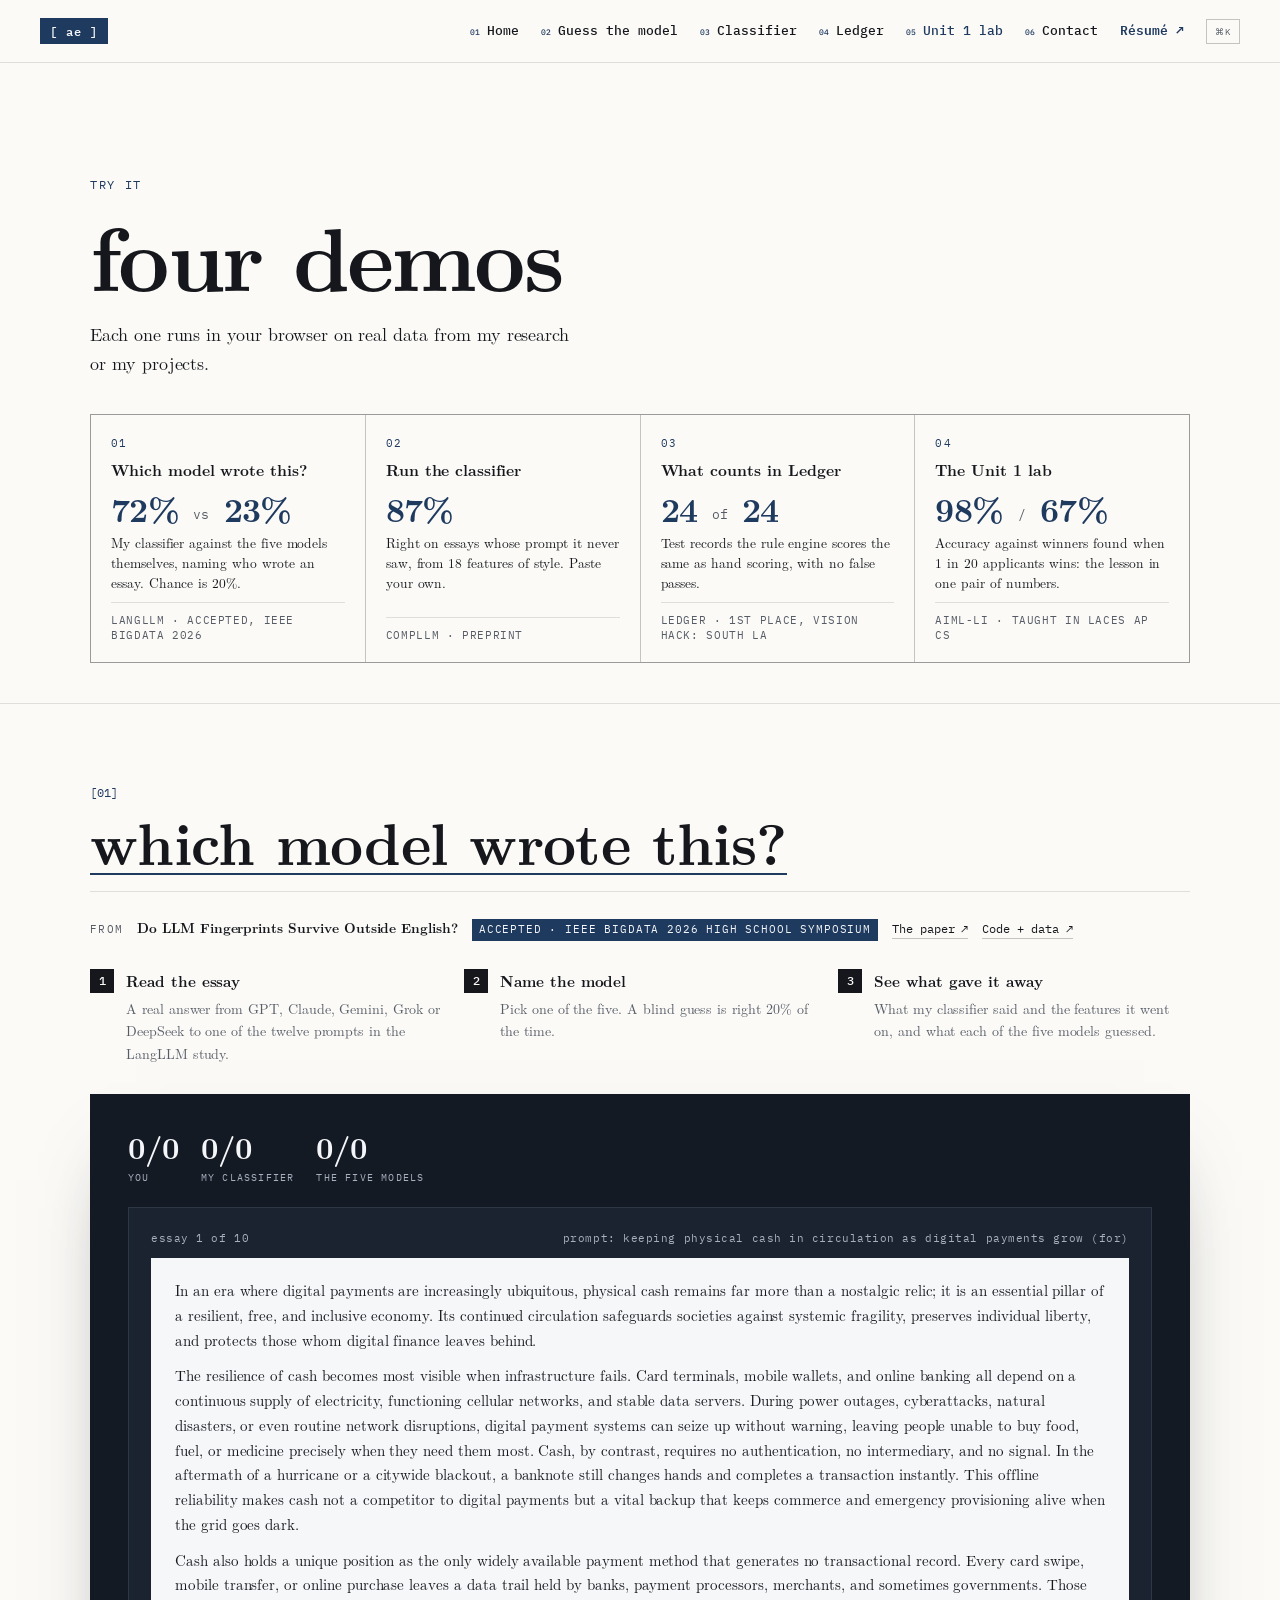
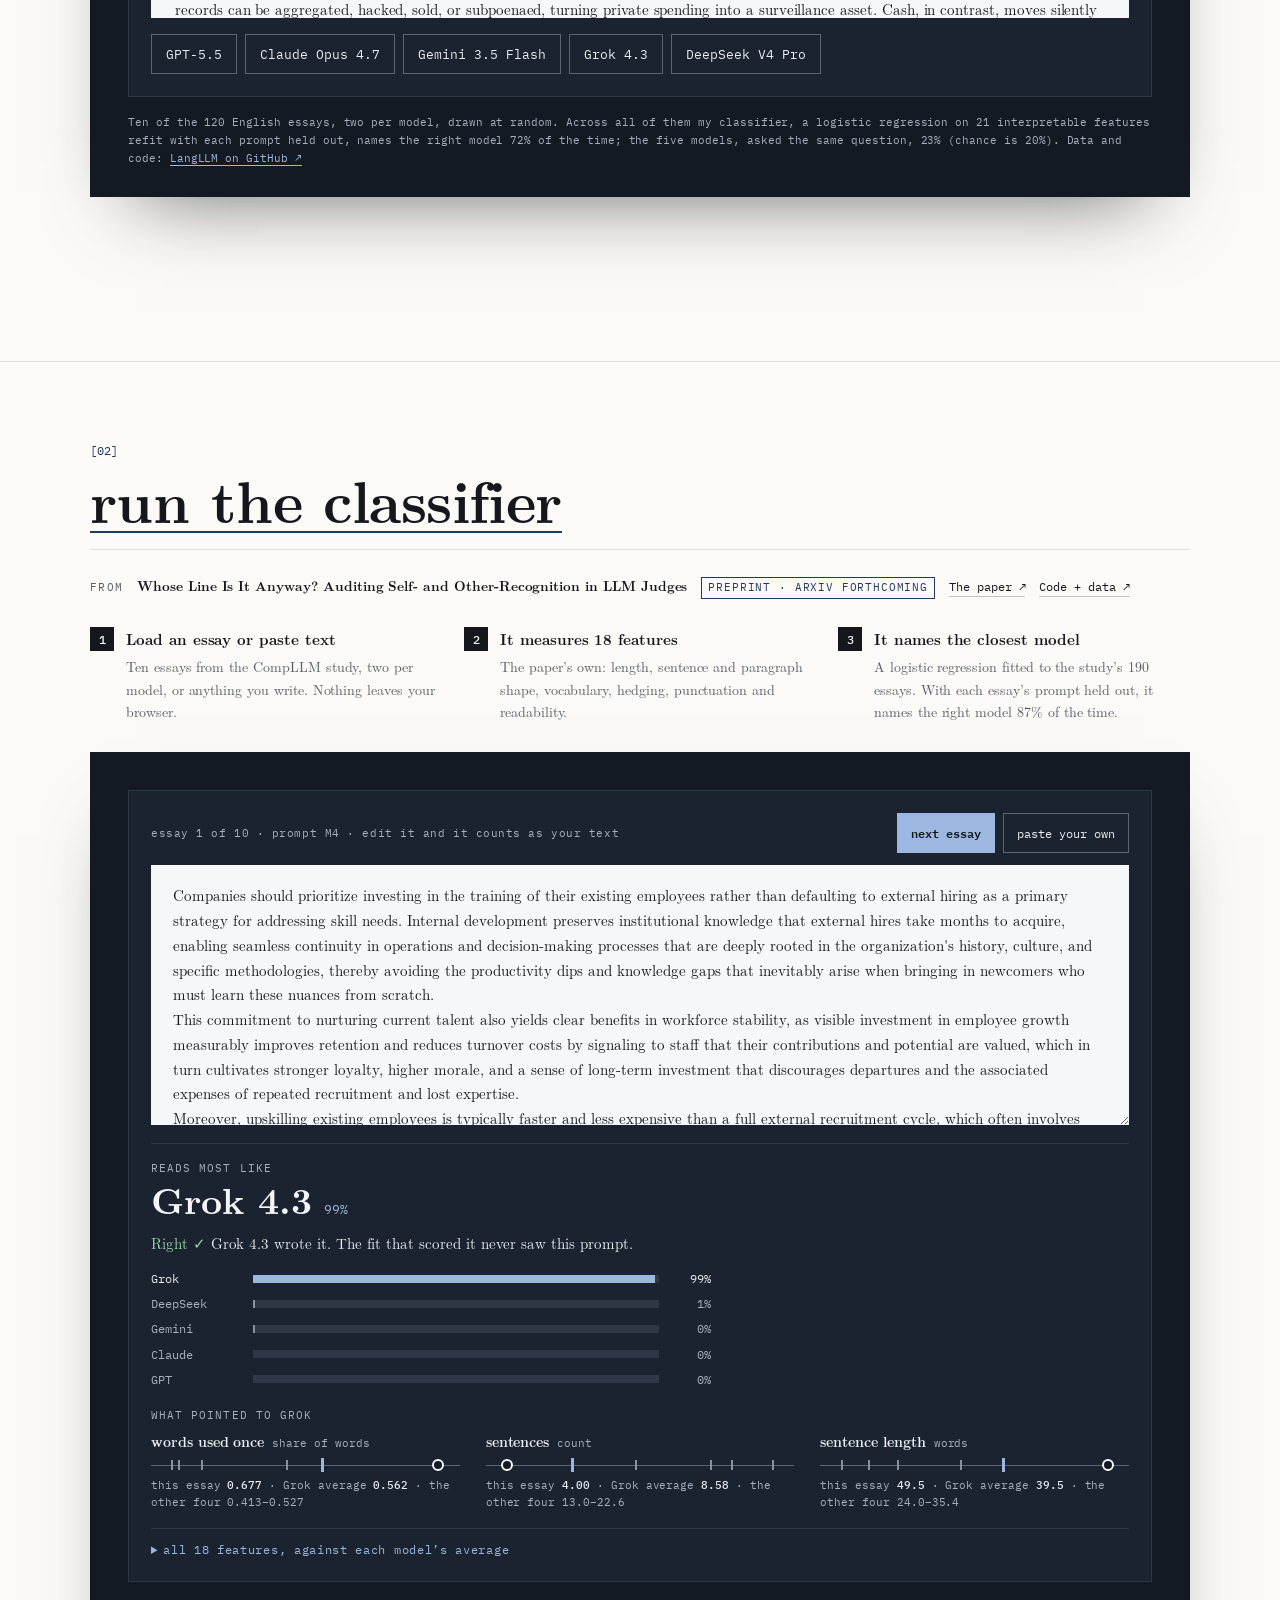
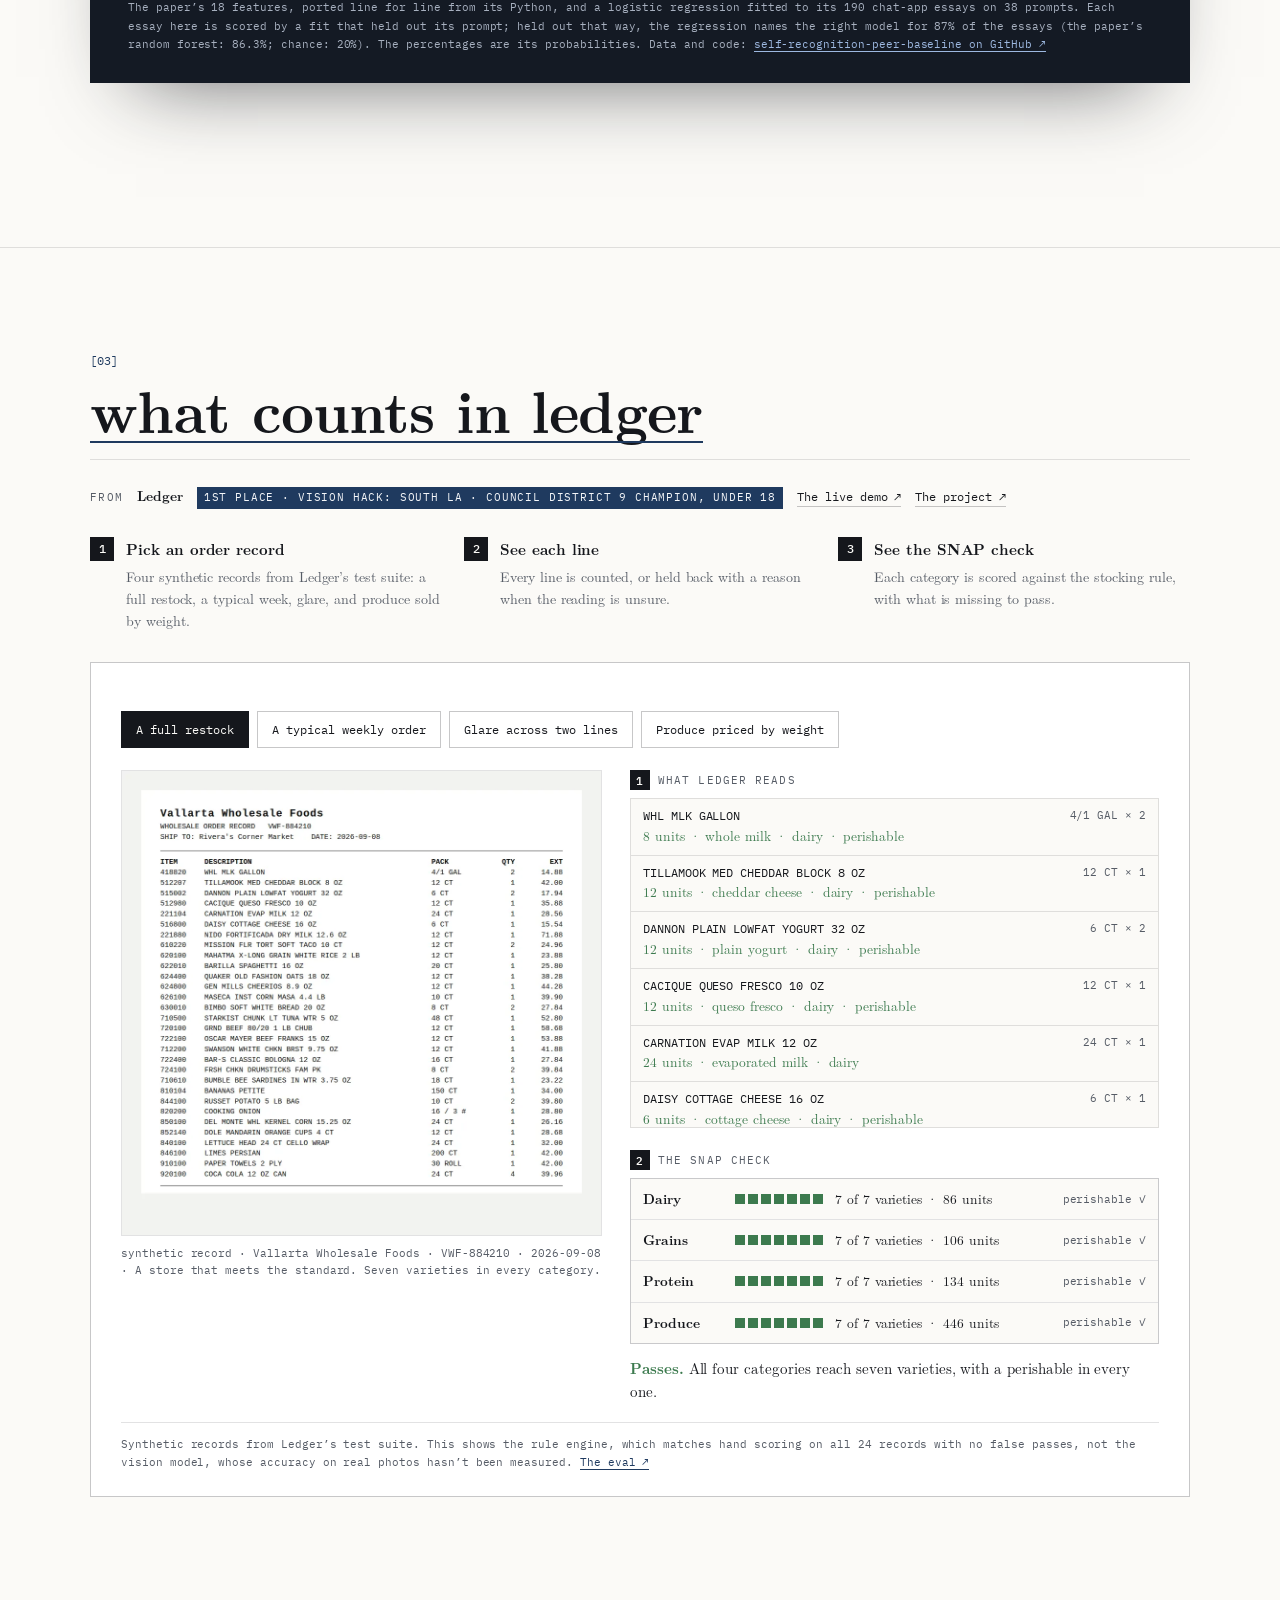
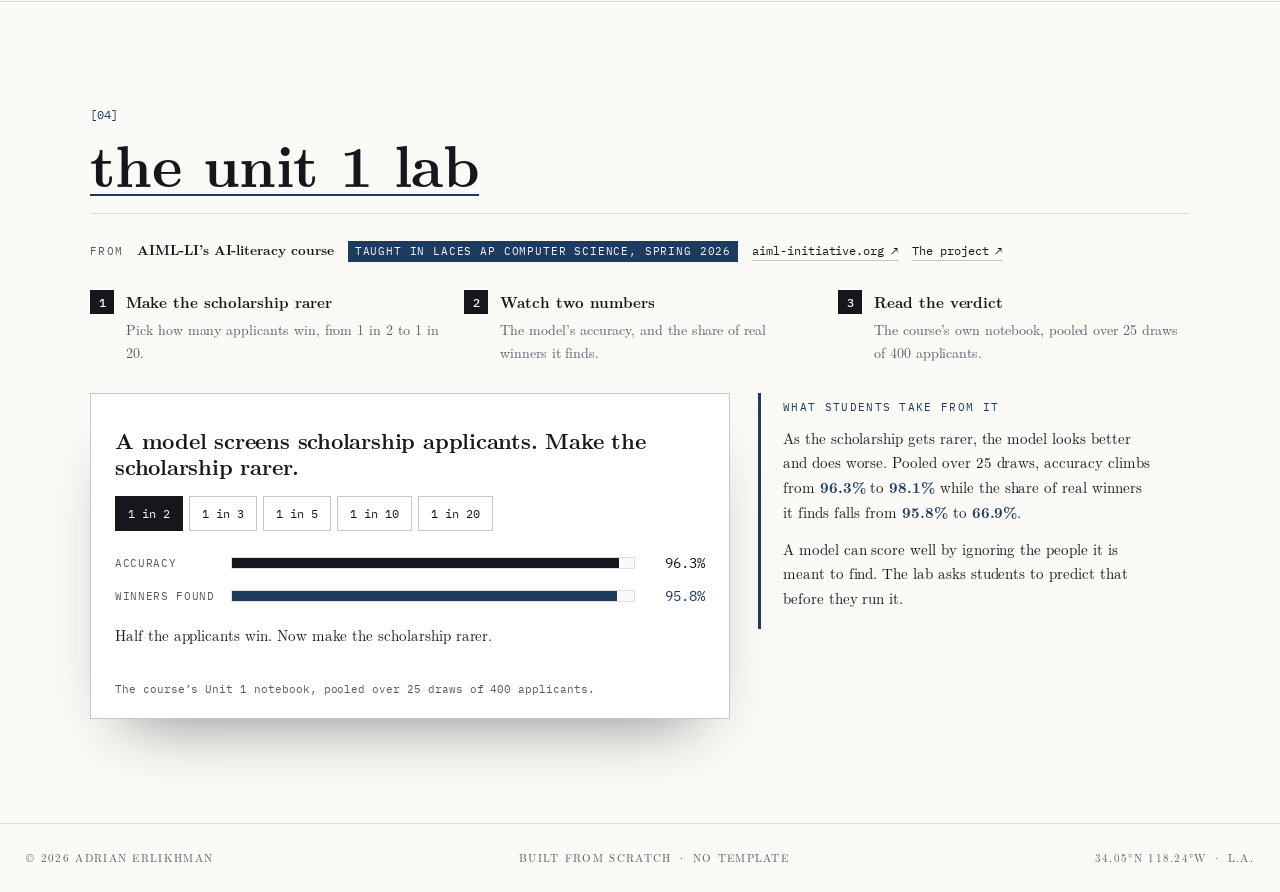
==== demos/index.html @ 9b577dbc "Achievements, refined: labelled rows, colour marks, proof images, phone layout - Four labelled rows " ====
<!DOCTYPE html>
<html lang="en" data-theme="light">
<head>
<meta charset="UTF-8" />
<meta name="viewport" content="width=device-width, initial-scale=1.0" />
<title>Try it — Adrian Erlikhman</title>
<meta name="description" content="Two demos from Adrian Erlikhman's research on whether language models leave a fingerprint in their writing: guess which of five frontier models wrote a real essay, and run a paper's 18-feature classifier on your own writing.">
<meta name="author" content="Adrian Erlikhman">
<link rel="canonical" href="https://adrianerlikhman.is-a.dev/demos/">
<link rel="icon" href="/favicon.ico?v=2026-10-05" sizes="any">
<link rel="icon" type="image/svg+xml" href="/favicon.svg?v=2026-10-05">
<link rel="icon" type="image/png" sizes="96x96" href="/favicon-96.png?v=2026-10-05">
<link rel="icon" type="image/png" sizes="192x192" href="/icon-192.png?v=2026-10-05">
<link rel="apple-touch-icon" href="/apple-touch-icon.png?v=2026-10-05">
<link rel="manifest" href="/site.webmanifest">
<meta name="theme-color" content="#fbfaf7">
<meta property="og:type" content="website">
<meta property="og:site_name" content="Adrian Erlikhman">
<meta property="og:title" content="Try it — Adrian Erlikhman">
<meta property="og:description" content="Which model wrote this? Two demos from my research on model fingerprints, run on the papers' data.">
<meta property="og:url" content="https://adrianerlikhman.is-a.dev/demos/">
<meta property="og:image" content="https://adrianerlikhman.is-a.dev/og.png?v=7">
<meta name="twitter:card" content="summary_large_image">
<link rel="preconnect" href="https://fonts.googleapis.com">
<link rel="preconnect" href="https://fonts.gstatic.com" crossorigin>
<link href="https://fonts.googleapis.com/css2?family=IBM+Plex+Mono:wght@400;500;600&display=swap" rel="stylesheet">
<link rel="stylesheet" href="/assets/site.css?v=2026-10-15-aw2">
<script type="application/ld+json">
{
  "@context": "https://schema.org",
  "@type": "WebPage",
  "@id": "https://adrianerlikhman.is-a.dev/demos/#page",
  "url": "https://adrianerlikhman.is-a.dev/demos/",
  "name": "Try it — Adrian Erlikhman",
  "description": "Two interactive demos from Adrian Erlikhman's research on model attribution: guess which of five frontier models wrote a real essay, and run a paper's 18-feature classifier on your own writing.",
  "isPartOf": { "@id": "https://adrianerlikhman.is-a.dev/#website" },
  "about": { "@id": "https://adrianerlikhman.is-a.dev/#adrian" },
  "inLanguage": "en-US"
}
</script>
</head>
<body>
<a class="skip-link" href="#main">Skip to content</a>
<div id="topbar"></div>

<!-- HUD: the homepage's bar; the wordmark goes home and section links point back at it -->
<div class="hud">
  <div class="b">
    <a class="wordmark ae-mark" href="/" id="aeMark" aria-label="Adrian Erlikhman — home">
      <span class="nm blk">[ ae ]</span><span class="sr-only">Adrian Erlikhman</span>
    </a>
  </div>
  <div class="navset">
    <a href="/">Home</a>
    <a href="#guess-sec">Guess the model</a>
    <a href="#stylometry">Classifier</a>
    <a href="#ledger-sec">Ledger</a>
    <a href="#ailab-sec">Unit 1 lab</a>
    <a href="/#contact">Contact</a>
    <a href="/resume.pdf?v=2026-10-15-500" target="_blank" class="navcv" data-cv-menu data-mag>Résumé ↗</a>
    <button class="kbtn" id="kbtn" aria-label="Command menu">⌘K</button>
  </div>
</div>

<main id="main" tabindex="-1">
<header class="page-head wrap">
  <div class="ph-kick">try it</div>
  <h1 class="ph-title">four demos</h1>
  <p class="ph-lead">Each one runs in your browser on real data from my research or my projects.</p>
  <!-- DEMO INDEX (15 Oct): each tile carries the demo's headline number and its source; every number is quoted elsewhere on the site -->
  <nav class="dx" aria-label="The four demos">
    <a class="dx-t" href="#guess-sec">
      <span class="dx-n">01</span>
      <span class="dx-h">Which model wrote this?</span>
      <span class="dx-v">72% <i>vs</i> 23%</span>
      <span class="dx-d">My classifier against the five models themselves, naming who wrote an essay. Chance is 20%.</span>
      <span class="dx-s">LangLLM · accepted, IEEE BigData 2026</span>
    </a>
    <a class="dx-t" href="#stylometry">
      <span class="dx-n">02</span>
      <span class="dx-h">Run the classifier</span>
      <span class="dx-v">87%</span>
      <span class="dx-d">Right on essays whose prompt it never saw, from 18 features of style. Paste your own.</span>
      <span class="dx-s">CompLLM · preprint</span>
    </a>
    <a class="dx-t" href="#ledger-sec">
      <span class="dx-n">03</span>
      <span class="dx-h">What counts in Ledger</span>
      <span class="dx-v">24 <i>of</i> 24</span>
      <span class="dx-d">Test records the rule engine scores the same as hand scoring, with no false passes.</span>
      <span class="dx-s">Ledger · 1st place, VISION HACK: South LA</span>
    </a>
    <a class="dx-t" href="#ailab-sec">
      <span class="dx-n">04</span>
      <span class="dx-h">The Unit 1 lab</span>
      <span class="dx-v">98% <i>/</i> 67%</span>
      <span class="dx-d">Accuracy against winners found when 1 in 20 applicants wins: the lesson in one pair of numbers.</span>
      <span class="dx-s">AIML-LI · taught in LACES AP CS</span>
    </a>
  </nav>
</header>

<!-- DEMO 1: the LangLLM guessing game. Data: assets/guess-samples.json, built by tools/build_demo_data.py -->
<section id="guess-sec">
  <div class="wrap">
    <div class="sec-label rv"><span class="idx">[01]</span><h2>Which model wrote this?</h2><span class="note">// langllm · ten essays · about two minutes</span></div>
    <p class="prov rv d1"><span class="prov-k">from</span><b>Do LLM Fingerprints Survive Outside English?</b><span class="prov-st">Accepted · IEEE BigData 2026 High School Symposium</span><a href="/#papers">The paper ↗</a><a href="https://github.com/adrian-erlikhman/LangLLM" target="_blank" rel="noopener">Code + data ↗</a></p>
    <ol class="steps rv d1">
      <li><b>1</b><div><span class="st-h">Read the essay</span>A real answer from GPT, Claude, Gemini, Grok or DeepSeek to one of the twelve prompts in the LangLLM study.</div></li>
      <li><b>2</b><div><span class="st-h">Name the model</span>Pick one of the five. A blind guess is right 20% of the time.</div></li>
      <li><b>3</b><div><span class="st-h">See what gave it away</span>What my classifier said and the features it went on, and what each of the five models guessed.</div></li>
    </ol>
    <div class="guess rv d1" id="guess" aria-label="Which model wrote this?">
      <div class="g-score" aria-live="polite">
        <div><b id="gYou">0/0</b><span>you</span></div>
        <div><b id="gClf">0/0</b><span>my classifier</span></div>
        <div><b id="gJud">0/0</b><span>the five models</span></div>
      </div>
      <div class="g-card">
        <div class="g-meta"><span id="gCount">loading an essay…</span><span id="gTopic"></span></div>
        <div class="g-text" id="gText" tabindex="0" aria-label="The essay"><p>Loading…</p></div>
        <div class="g-choices" id="gChoices" role="group" aria-label="Who wrote it?"></div>
        <div class="g-reveal" id="gReveal" hidden></div>
      </div>
      <p class="g-foot" id="gFoot">Ten English essays, two per model, drawn at random. Data and code: <a href="https://github.com/adrian-erlikhman/LangLLM" target="_blank" rel="noopener">LangLLM on GitHub ↗</a></p>
    </div>
  </div>
</section>

<!-- DEMO 2: CompLLM's 18-feature classifier, run in the browser. Model: assets/stylometry-model.json, built by tools/build_demo_data.py -->
<section id="stylometry">
  <div class="wrap">
    <div class="sec-label rv"><span class="idx">[02]</span><h2>Run the classifier</h2><span class="note">// compllm · 18 features · in your browser</span></div>
    <p class="prov rv d1"><span class="prov-k">from</span><b>Whose Line Is It Anyway? Auditing Self- and Other-Recognition in LLM Judges</b><span class="prov-st prov-open">Preprint · arXiv forthcoming</span><a href="/#papers">The paper ↗</a><a href="https://github.com/adrian-erlikhman/self-recognition-peer-baseline" target="_blank" rel="noopener">Code + data ↗</a></p>
    <ol class="steps rv d1">
      <li><b>1</b><div><span class="st-h">Load an essay or paste text</span>Ten essays from the CompLLM study, two per model, or anything you write. Nothing leaves your browser.</div></li>
      <li><b>2</b><div><span class="st-h">It measures 18 features</span>The paper&rsquo;s own: length, sentence and paragraph shape, vocabulary, hedging, punctuation and readability.</div></li>
      <li><b>3</b><div><span class="st-h">It names the closest model</span>A logistic regression fitted to the study&rsquo;s 190 essays. With each essay&rsquo;s prompt held out, it names the right model 87% of the time.</div></li>
    </ol>
    <div class="guess lab rv d1" id="lab" aria-label="Run the classifier">
      <div class="g-card">
        <div class="lab-bar">
          <span class="g-meta" id="labSrc">loading the classifier…</span>
          <span class="lab-btns"><button type="button" class="lab-b" id="labNext">load an essay</button><button type="button" class="lab-b" id="labClear">paste your own</button></span>
        </div>
        <textarea id="labTa" class="lab-ta" spellcheck="false" aria-label="Text to classify"></textarea>
        <div class="lab-out" id="labOut" aria-live="polite"></div>
      </div>
      <p class="g-foot" id="labFoot">The paper&rsquo;s 18 features and a logistic regression fitted to its 190 chat-app essays. Data and code: <a href="https://github.com/adrian-erlikhman/self-recognition-peer-baseline" target="_blank" rel="noopener">self-recognition-peer-baseline on GitHub ↗</a></p>
    </div>
  </div>
</section>

<!-- DEMO 3: Ledger's rule engine on four synthetic records from its test suite (moved from the homepage, 15 Oct). Data: assets/ledger-walkthrough.json -->
<section id="ledger-sec">
  <div class="wrap">
    <div class="sec-label rv"><span class="idx">[03]</span><h2>What counts in Ledger</h2><span class="note">// ledger · four test records</span></div>
    <p class="prov rv d1"><span class="prov-k">from</span><b>Ledger</b><span class="prov-st">1st place · VISION HACK: South LA · Council District 9 Champion, Under 18</span><a href="https://visionhack-nu.vercel.app/" target="_blank" rel="noopener">The live demo ↗</a><a href="/#case-ledger">The project ↗</a></p>
    <ol class="steps rv d1">
      <li><b>1</b><div><span class="st-h">Pick an order record</span>Four synthetic records from Ledger&rsquo;s test suite: a full restock, a typical week, glare, and produce sold by weight.</div></li>
      <li><b>2</b><div><span class="st-h">See each line</span>Every line is counted, or held back with a reason when the reading is unsure.</div></li>
      <li><b>3</b><div><span class="st-h">See the SNAP check</span>Each category is scored against the stocking rule, with what is missing to pass.</div></li>
    </ol>
      <div class="walk" id="ledgerWalk" aria-labelledby="lwTitle">
        <div class="lw-head">
          <div class="lw-kick">try the product · ledger</div>
          <h3 class="lw-title" id="lwTitle">Pick an order record. See what counts.</h3>
          <p class="lw-sub">Each line is counted or held back with a reason, then each category is scored against the SNAP rule.</p>
          <div class="lw-tabs" id="lwTabs" role="tablist" aria-label="Order records"></div>
        </div>
        <div class="lw-body">
          <figure class="lw-img"><img id="lwImg" alt="" width="1000" height="838" loading="lazy" decoding="async"><figcaption id="lwCap"></figcaption></figure>
          <div class="lw-steps">
            <div class="lw-step"><div class="lw-n"><b>1</b> what ledger reads</div><ol class="lw-lines" id="lwLines"></ol></div>
            <div class="lw-step"><div class="lw-n"><b>2</b> the SNAP check</div><div class="lw-cats" id="lwCats"></div><p class="lw-verdict" id="lwVerdict"></p></div>
            <div class="lw-step" id="lwFixWrap"><div class="lw-n"><b>3</b> what's missing</div><ul class="lw-fix" id="lwFix"></ul></div>
          </div>
        </div>
        <p class="lw-foot">Synthetic records from Ledger&rsquo;s test suite. This shows the rule engine, which matches hand scoring on all 24 records with no false passes, not the vision model, whose accuracy on real photos hasn&rsquo;t been measured. <a href="https://github.com/michae6345-crypto/visionhack/blob/main/eval/RESULTS.md" target="_blank" rel="noopener">The eval ↗</a></p>
      </div>
  </div>
</section>

<!-- DEMO 4: Unit 1 of the AIML-LI course (moved from the homepage, 15 Oct). Data: assets/aiml-minilab.json -->
<section id="ailab-sec">
  <div class="wrap">
    <div class="sec-label rv"><span class="idx">[04]</span><h2>The Unit 1 lab</h2><span class="note">// aiml-li · ai-literacy course</span></div>
    <p class="prov rv d1"><span class="prov-k">from</span><b>AIML-LI&rsquo;s AI-literacy course</b><span class="prov-st">Taught in LACES AP Computer Science, spring 2026</span><a href="https://aiml-initiative.org" target="_blank" rel="noopener">aiml-initiative.org ↗</a><a href="/#case-aimlli">The project ↗</a></p>
    <ol class="steps rv d1">
      <li><b>1</b><div><span class="st-h">Make the scholarship rarer</span>Pick how many applicants win, from 1 in 2 to 1 in 20.</div></li>
      <li><b>2</b><div><span class="st-h">Watch two numbers</span>The model&rsquo;s accuracy, and the share of real winners it finds.</div></li>
      <li><b>3</b><div><span class="st-h">Read the verdict</span>The course&rsquo;s own notebook, pooled over 25 draws of 400 applicants.</div></li>
    </ol>
    <div class="lab-wrap rv d1">
        <div class="aa" id="aiLab" aria-labelledby="aaQ">
          <div class="aa-kick">try it · unit 1 lab</div>
          <p class="aa-q" id="aaQ">A model screens scholarship applicants. Make the scholarship rarer.</p>
          <div class="aa-tabs" id="labTabs" role="tablist" aria-label="How many applicants win"></div>
          <div class="aa-rows">
            <div class="aa-row"><span class="aa-k">accuracy</span><span class="aa-track"><i id="aaAccBar"></i></span><b id="aaAcc">&ndash;</b></div>
            <div class="aa-row rec"><span class="aa-k">winners found</span><span class="aa-track"><i id="aaRecBar"></i></span><b id="aaRec">&ndash;</b></div>
          </div>
          <p class="aa-verdict" id="aaVerdict"></p>
          <p class="aa-foot">The course&rsquo;s Unit 1 notebook, pooled over 25 draws of 400 applicants.</p>
        </div>
        <aside class="lab-why">
          <div class="lw-k">what students take from it</div>
          <p>As the scholarship gets rarer, the model looks better and does worse. Pooled over 25 draws, accuracy climbs from <b>96.3%</b> to <b>98.1%</b> while the share of real winners it finds falls from <b>95.8%</b> to <b>66.9%</b>.</p>
          <p>A model can score well by ignoring the people it is meant to find. The lab asks students to predict that before they run it.</p>
        </aside>
    </div>
  </div>
</section>
</main>

<footer>
  <span>© <span id="yr"></span> ADRIAN ERLIKHMAN</span>
  <span>BUILT FROM SCRATCH · NO TEMPLATE</span>
  <span>34.05°N 118.24°W · L.A.</span>
</footer>

<!-- RÉSUMÉ PICKER: every [data-cv-menu] link opens this. Without JS those links go straight to the one-pager.
     Bump ?v= on all four résumé hrefs (two triggers, two options) whenever a PDF changes. -->
<div id="cvMenu" class="cvmenu" role="menu" aria-label="Choose a résumé" hidden>
  <div class="cvm-h">résumé <span>// pick a length</span></div>
  <a class="cvm-opt" role="menuitem" data-cv="short" href="/resume.pdf?v=2026-10-15-500" target="_blank" rel="noopener">
    <span class="cvm-k">Short</span><span class="cvm-p">1 page</span>
  </a>
  <a class="cvm-opt" role="menuitem" data-cv="long" href="/resume-long.pdf?v=2026-10-15-500" target="_blank" rel="noopener">
    <span class="cvm-k">Long</span><span class="cvm-p">3 pages</span>
  </a>
  <a class="cvm-src" role="menuitem" href="https://github.com/adrian-erlikhman/adrianerlikhman.is-a.dev/tree/main/resume" target="_blank" rel="noopener">typeset in LaTeX · source ↗</a>
</div>

<!-- COMMAND PALETTE -->
<div id="cmdk" class="cmdk" hidden>
  <div class="cmdk-panel">
    <div class="cmdk-top">
      <span class="cmdk-prompt">adrian.os ~ %</span>
      <input id="cmdkInput" placeholder="type a command… try 'projects', 'email', 'resume'" autocomplete="off" spellcheck="false">
    </div>
    <ul class="cmdk-list" id="cmdkList"></ul>
    <div class="cmdk-foot"><span>↑ ↓ navigate</span><span>↵ run</span><span>esc close</span></div>
  </div>
</div>

<!-- CODE PREVIEW -->
<div id="codeview" class="codeview" hidden>
  <div class="cv-panel">
    <div class="cv-bar"><span class="cv-dots"><i></i><i></i><i></i></span><span class="cv-file" id="cvFile"></span><button class="cv-x" id="cvClose">esc ✕</button></div>
    <div class="cv-case" id="cvCase"></div>
    <pre class="cv-code"><code id="cvCode"></code></pre>
    <div class="cv-foot"><span id="cvDesc"></span><a class="cv-repo" id="cvRepo" target="_blank">Open full repo ↗</a></div>
  </div>
</div>

<script src="/assets/site.js?v=2026-10-15-aw2"></script>
</body>
</html>
---- assets/site.css ----
/* adrianerlikhman.is-a.dev: every page's styles. Bump ?v= on each page's <link> when this changes. */
/* Latin Modern (the LaTeX face, as in the résumés), self-hosted from /fonts/ and subset to Latin, Greek and symbols */
@font-face{font-family:'LM Roman';src:url(/fonts/lmroman10-regular.woff2) format('woff2');font-weight:300 500;font-style:normal;font-display:swap}
@font-face{font-family:'LM Roman';src:url(/fonts/lmroman10-bold.woff2) format('woff2');font-weight:600 900;font-style:normal;font-display:swap}
@font-face{font-family:'LM Roman';src:url(/fonts/lmroman9-italic.woff2) format('woff2');font-weight:300 500;font-style:italic;font-display:swap}
@font-face{font-family:'LM Roman';src:url(/fonts/lmroman10-bolditalic.woff2) format('woff2');font-weight:600 900;font-style:italic;font-display:swap}
:root{--mono:'IBM Plex Mono',ui-monospace,SFMono-Regular,monospace;--serif:'LM Roman','Latin Modern Roman','Computer Modern Serif',Georgia,serif;--disp:var(--serif);--sans:var(--serif);--pixel:'IBM Plex Mono',ui-monospace,monospace;--maxw:1120px;}
[data-theme="light"]{--bg:#fbfaf7;--bg2:#f2f1ec;--panel:#ffffff;--ink:#15171c;--dim:#5c626c;--acc:#1f3a5f;--acc-ink:#f4f6f9;--up:#2f6b4a;--line:rgba(21,23,28,.12);--line-strong:rgba(21,23,28,.24);--vig:rgba(31,58,95,.04);}
*{margin:0;padding:0;box-sizing:border-box}
.sr-only{position:absolute;width:1px;height:1px;padding:0;margin:-1px;overflow:hidden;clip:rect(0,0,0,0);white-space:nowrap;border:0}
.skip-link{position:fixed;top:8px;left:8px;z-index:400;transform:translateY(-160%);background:var(--acc);color:var(--acc-ink);font-family:var(--mono);font-size:11px;letter-spacing:.14em;text-transform:uppercase;padding:11px 16px;text-decoration:none;white-space:nowrap;transition:transform .18s ease}
.skip-link:focus{transform:none}
#main:focus{outline:none}
html{scroll-behavior:smooth;overflow-x:clip}
body{background:var(--bg);color:var(--ink);font-family:var(--mono);line-height:1.55;font-size:15px;overflow-x:clip;-webkit-font-smoothing:antialiased;transition:background .4s,color .4s}
@media(pointer:coarse){body{cursor:auto}}
a{color:inherit;text-decoration:none}
::selection{background:var(--acc);color:var(--acc-ink)}
.bg-grid{position:fixed;inset:0;z-index:0;pointer-events:none;background-image:radial-gradient(var(--line) 1px,transparent 1px);background-size:26px 26px;mask-image:radial-gradient(ellipse 120% 100% at 50% 0%,#000 55%,transparent 100%);opacity:.6}
.bg-lines{position:fixed;inset:0;z-index:0;pointer-events:none}
.bg-vignette{position:fixed;inset:0;z-index:0;pointer-events:none;background:radial-gradient(ellipse 90% 60% at 50% -10%,var(--vig),transparent 60%)}
.cur{display:none}
.cur::before,.cur::after{content:"";position:absolute;background:var(--acc)}
.cur::before{left:50%;top:0;bottom:0;width:1px;transform:translateX(-50%)}
.cur::after{top:50%;left:0;right:0;height:1px;transform:translateY(-50%)}
.cur.lock{width:44px;height:44px;border:1px solid var(--acc);border-radius:50%}
@media(pointer:coarse){.cur{display:none}}
#topbar{position:fixed;top:0;left:0;height:2px;width:0;background:var(--acc);z-index:200}
.wrap{max-width:var(--maxw);margin:0 auto;padding:0 26px;position:relative;z-index:2}
.hud{position:fixed;top:0;left:0;right:0;z-index:150;display:flex;justify-content:space-between;align-items:center;padding:13px 26px;font-size:11px;letter-spacing:.14em;text-transform:uppercase;color:var(--dim);border-bottom:1px solid var(--line);background:color-mix(in srgb,var(--bg) 78%,transparent);backdrop-filter:blur(6px)}
.hud .b{display:flex;gap:18px;align-items:center}
.hud .live{color:var(--acc)}
.hud a:hover{color:var(--ink)}
.hud .navset{display:flex;gap:15px;align-items:center}
.tog{border:1px solid var(--line-strong);background:transparent;color:var(--dim);font-family:var(--mono);font-size:10px;letter-spacing:.1em;text-transform:uppercase;padding:6px 10px;cursor:pointer;transition:.25s}
.tog:hover{color:var(--ink);border-color:var(--acc)}
@media(max-width:900px){.hud .navset a,.hud .b span.hide{display:none}}
header.hero{min-height:100svh;display:grid;grid-template-columns:1.15fr .85fr;align-items:center;gap:44px;padding:120px 0 60px}
@media(max-width:900px){header.hero{grid-template-columns:1fr;gap:34px;padding-top:110px}}
.tag-row{display:flex;gap:10px;align-items:center;font-size:11px;letter-spacing:.2em;text-transform:uppercase;color:var(--dim);margin-bottom:24px;flex-wrap:wrap}
.tag-row .sq{width:8px;height:8px;background:var(--acc);animation:blink 2.8s ease-in-out infinite}
@keyframes blink{0%,100%{opacity:1}50%{opacity:.55}}
.hero h1{font-family:var(--disp);font-weight:400;line-height:.85;letter-spacing:.01em;font-size:clamp(2.7rem,10vw,7.4rem);text-transform:uppercase}
.hero h1 .ln{display:block;overflow:hidden}
.hero h1 .ln span{display:block;transform:translateY(105%);transition:transform 1s cubic-bezier(.16,1,.3,1)}
.hero h1 .ln.go span{transform:none}
.hero h1 .out{color:transparent;-webkit-text-stroke:1.4px var(--ink)}
.role{margin-top:24px;max-width:470px;color:var(--dim);font-size:14px}
.role b{color:var(--ink);font-weight:500}
.bus{display:flex;flex-wrap:wrap;margin-top:28px;border-top:1px solid var(--line);border-bottom:1px solid var(--line)}
.bus .node{flex:1 1 120px;padding:14px 8px 14px 18px;border-right:1px solid var(--line);position:relative;transition:background .25s}
.bus .node:last-child{border-right:0}
.bus .node::before{content:"";position:absolute;left:0;top:50%;width:9px;height:9px;background:var(--bg);border:1px solid var(--acc);transform:translate(-50%,-50%)}
.bus .node small{display:block;font-size:9px;letter-spacing:.12em;color:var(--dim)}
.bus .node b{font-weight:500;font-size:13px;letter-spacing:.03em}
.bus .node:hover{background:color-mix(in srgb,var(--acc) 12%,transparent)}
.hero-cta{display:flex;gap:14px;margin-top:30px;flex-wrap:wrap}
.btn{font-family:var(--mono);font-size:12px;letter-spacing:.14em;text-transform:uppercase;padding:14px 22px;border:1px solid var(--line-strong);background:transparent;color:var(--ink);display:inline-flex;align-items:center;gap:10px;position:relative;overflow:hidden;transition:color .25s,border-color .25s}
.btn::before{content:"";position:absolute;inset:0;background:var(--acc);transform:translateY(101%);transition:transform .3s cubic-bezier(.16,1,.3,1)}
.btn:hover::before{transform:none}
.btn:hover{color:var(--acc-ink);border-color:var(--acc)}
.btn span{position:relative;z-index:1}
.btn.solid{background:var(--acc);color:var(--acc-ink);border-color:var(--acc)}
.btn.solid::before{background:var(--ink)}
.btn.solid:hover{color:var(--bg)}
.portrait{position:relative;aspect-ratio:4/5;border:1px solid var(--line-strong);background:var(--panel);overflow:hidden}
.portrait::before,.portrait::after{content:"";position:absolute;width:16px;height:16px;border:2px solid var(--acc);z-index:3}
.portrait::before{top:8px;left:8px;border-right:0;border-bottom:0}
.portrait::after{bottom:8px;right:8px;border-left:0;border-top:0}
.portrait img{width:100%;height:100%;object-fit:cover;filter:grayscale(.15) contrast(1.03)}
.ph-fallback{position:absolute;inset:0;display:flex;flex-direction:column;align-items:center;justify-content:center;gap:12px;background:repeating-linear-gradient(45deg,var(--panel) 0 12px,var(--bg2) 12px 24px);color:var(--dim);text-align:center;padding:20px}
.ph-fallback .ic{font-size:34px}
.ph-fallback small{font-size:10.5px;letter-spacing:.12em;text-transform:uppercase;max-width:180px}
.ph-cap{position:absolute;left:0;bottom:0;z-index:4;background:var(--acc);color:var(--acc-ink);font-size:10.5px;letter-spacing:.14em;text-transform:uppercase;padding:7px 12px}
.ph-id{position:absolute;right:10px;top:10px;z-index:4;font-size:10px;letter-spacing:.14em;color:var(--dim)}
.dotc{position:absolute;z-index:4;width:6px;height:6px;background:var(--acc);animation:blink 3s ease-in-out infinite}
.dotc.tr{top:10px;right:26px}.dotc.bl{bottom:10px;left:120px}
section{position:relative;z-index:2;padding:92px 0;border-top:1px solid var(--line)}
.sec-label{display:flex;align-items:baseline;gap:16px;margin-bottom:42px;flex-wrap:wrap}
.sec-label .idx{color:var(--acc);font-size:12px;letter-spacing:.2em}
.sec-label h2{font-family:var(--disp);font-weight:400;font-size:clamp(2rem,6vw,4rem);text-transform:uppercase;line-height:.9}
.sec-label .note{margin-left:auto;color:var(--dim);font-size:12px;letter-spacing:.1em;text-transform:uppercase}
@media(max-width:640px){.sec-label .note{margin-left:0;width:100%}}
.mod{position:relative;border:1px solid var(--line);background:var(--panel);padding:26px}
.mod::before,.mod::after{content:"";position:absolute;width:12px;height:12px;border:1px solid var(--acc)}
.mod::before{top:-1px;left:-1px;border-right:0;border-bottom:0}
.mod::after{bottom:-1px;right:-1px;border-left:0;border-top:0}
.about{display:grid;grid-template-columns:1.5fr 1fr;gap:22px}
@media(max-width:820px){.about{grid-template-columns:1fr}}
.about p{color:var(--dim);font-size:14.5px}.about p b{color:var(--ink);font-weight:500}.about p+p{margin-top:14px}
.readout{display:grid;grid-template-columns:1fr 1fr;gap:1px;background:var(--line);border:1px solid var(--line)}
.readout .cell{background:var(--panel);padding:20px}
.readout .n{font-family:var(--disp);font-size:2.3rem;color:var(--acc);line-height:1}
.readout .k{font-size:10.5px;letter-spacing:.13em;text-transform:uppercase;color:var(--dim);margin-top:8px}
.grid{display:grid;grid-template-columns:1fr 1fr;gap:22px}
@media(max-width:760px){.grid{grid-template-columns:1fr}}
.proj{position:relative;border:1px solid var(--line);background:var(--panel);padding:28px;overflow:hidden;transition:border-color .3s,transform .3s}
.proj .id{position:absolute;top:16px;right:20px;font-size:11px;color:var(--dim);letter-spacing:.15em}
.proj .stub{position:absolute;left:0;top:38px;width:22px;height:1px;background:var(--acc);transform:scaleX(0);transform-origin:left;transition:transform .35s}
.proj:hover{border-color:var(--line-strong);transform:translateY(-3px)}
.proj:hover .stub{transform:scaleX(1)}
.proj h3{font-family:var(--disp);font-weight:400;font-size:1.55rem;text-transform:uppercase;line-height:.98;margin-bottom:12px;padding-right:40px}
.proj p{color:var(--dim);font-size:13.5px;max-width:46ch}
.proj .tags{display:flex;flex-wrap:wrap;gap:8px;margin-top:18px}
.proj .tags span{font-size:10.5px;letter-spacing:.1em;text-transform:uppercase;color:var(--dim);border:1px solid var(--line);padding:5px 10px}
.proj .open{margin-top:22px;display:inline-flex;align-items:center;gap:9px;font-size:11.5px;letter-spacing:.16em;text-transform:uppercase}
.proj .open .ar{color:var(--acc);transition:transform .3s}
.proj:hover .open .ar{transform:translate(4px,-4px)}
.proj .sweep{position:absolute;inset:0;pointer-events:none;background:linear-gradient(120deg,transparent 40%,color-mix(in srgb,var(--acc) 12%,transparent) 50%,transparent 60%);transform:translateX(-100%);transition:transform .7s}
.proj:hover .sweep{transform:translateX(100%)}
.papers{border:1px solid var(--line)}
.paper{display:flex;align-items:center;gap:20px;padding:22px 24px;border-bottom:1px solid var(--line);position:relative;transition:background .25s;flex-wrap:wrap}
.paper:last-child{border-bottom:0}
.paper:hover{background:var(--panel)}
.paper .pn{font-size:11px;color:var(--acc);letter-spacing:.15em;min-width:38px}
.paper .pmain{flex:1 1 300px}
.paper h3{font-size:1.02rem;font-weight:500}
.paper .meta{color:var(--dim);font-size:12px;margin-top:4px}
.paper .st{display:inline-block;font-size:9.5px;letter-spacing:.12em;text-transform:uppercase;color:var(--acc-ink);background:var(--acc);padding:2px 7px;margin-top:8px}
.paper .ptags{display:flex;gap:8px;margin-top:8px;flex-wrap:wrap}
.paper .ptags span{font-size:9.5px;letter-spacing:.1em;text-transform:uppercase;color:var(--dim);border:1px solid var(--line);padding:3px 8px}
.paper .dl{font-size:11px;letter-spacing:.14em;text-transform:uppercase;border:1px solid var(--line-strong);padding:11px 16px;white-space:nowrap;transition:.25s}
.paper .dl:hover{background:var(--acc);color:var(--acc-ink);border-color:var(--acc)}
.resume{display:grid;grid-template-columns:1.25fr 1fr;gap:40px}
@media(max-width:820px){.resume{grid-template-columns:1fr}}
.timeline{position:relative;padding-left:28px}
.timeline::before{content:"";position:absolute;left:5px;top:4px;bottom:4px;width:1px;background:var(--line-strong)}
.tl{position:relative;padding-bottom:30px}.tl:last-child{padding-bottom:0}
.tl::before{content:"";position:absolute;left:-27px;top:4px;width:11px;height:11px;background:var(--bg);border:1px solid var(--acc)}
.tl::after{content:"";position:absolute;left:-22px;top:9px;width:16px;height:1px;background:var(--line-strong)}
.tl .when{font-size:11px;letter-spacing:.13em;color:var(--acc)}
.tl h3{font-size:1.08rem;margin-top:7px;font-weight:500}
.tl .org{color:var(--ink);font-size:13px;margin-top:2px}
.tl p{color:var(--dim);font-size:12.5px;margin-top:8px;max-width:54ch}
.skill{margin-bottom:17px}
.skill .top{display:flex;justify-content:space-between;font-size:11.5px;letter-spacing:.07em;text-transform:uppercase;margin-bottom:8px}
.skill .top span:last-child{color:var(--acc)}
.meter{height:10px;border:1px solid var(--line);position:relative;overflow:hidden}
.meter i{position:absolute;left:0;top:0;bottom:0;width:0;background:repeating-linear-gradient(90deg,var(--acc) 0 5px,transparent 5px 8px);transition:width 1.3s cubic-bezier(.16,1,.3,1)}
.stackwrap{margin-top:22px;padding-top:18px;border-top:1px solid var(--line)}
.stackwrap .h{font-size:10.5px;letter-spacing:.14em;text-transform:uppercase;color:var(--dim);margin-bottom:12px}
.chips{display:flex;flex-wrap:wrap;gap:8px}
.chips span{font-size:10.5px;letter-spacing:.05em;color:var(--ink);border:1px solid var(--line);padding:6px 10px}
.trio{display:grid;grid-template-columns:repeat(auto-fit,minmax(238px,1fr));gap:22px}
.trio h3{font-family:var(--disp);font-weight:400;text-transform:uppercase;font-size:1.4rem;margin-bottom:14px}
.trio ul{list-style:none;display:flex;flex-direction:column;gap:9px}
.trio li{color:var(--dim);font-size:13px;padding-left:16px;position:relative}
.trio li::before{content:"▪";position:absolute;left:0;color:var(--acc)}
.trio li b{color:var(--ink);font-weight:500}
.contact{text-align:center;padding:64px 26px}
.contact .idx{color:var(--acc);font-size:12px;letter-spacing:.22em}
.contact h2{font-family:var(--disp);font-weight:400;font-size:clamp(2.4rem,9vw,6rem);text-transform:uppercase;line-height:.9;margin:16px 0 10px}
.contact h2 a{border-bottom:3px solid var(--acc);transition:color .25s}
.contact h2 a:hover{color:var(--acc)}
.contact p{color:var(--dim);max-width:440px;margin:0 auto 32px;font-size:14px}
.links{display:flex;justify-content:center;flex-wrap:wrap;border:1px solid var(--line);max-width:600px;margin:0 auto}
.links a{flex:1 1 20%;padding:18px 8px;font-size:11px;letter-spacing:.14em;text-transform:uppercase;color:var(--dim);border-right:1px solid var(--line);transition:.25s;min-width:110px}
.links a:last-child{border-right:0}
.links a:hover{background:var(--acc);color:var(--acc-ink)}
footer{border-top:1px solid var(--line);padding:26px;display:flex;justify-content:space-between;font-size:11px;letter-spacing:.12em;text-transform:uppercase;color:var(--dim);flex-wrap:wrap;gap:10px}
.rv{opacity:0;transform:translateY(26px);transition:opacity .8s cubic-bezier(.16,1,.3,1),transform .8s cubic-bezier(.16,1,.3,1)}
.rv.in{opacity:1;transform:none}
.rv.d1{transition-delay:.08s}.rv.d2{transition-delay:.16s}.rv.d3{transition-delay:.24s}.rv.d4{transition-delay:.32s}
@media(prefers-reduced-motion:reduce){.rv{opacity:1;transform:none}.hero h1 .ln span{transform:none}}

/* ---------------- INTRO / BOOT SEQUENCE ---------------- */
body.intro-lock{overflow:hidden}
#intro{position:fixed;inset:0;z-index:9998;background:var(--bg);overflow:hidden;
  transition:opacity .55s ease,clip-path .75s cubic-bezier(.76,0,.24,1);clip-path:inset(0 0 0 0)}
#intro.done{clip-path:inset(0 0 100% 0);opacity:0;pointer-events:none}
#introCanvas{position:absolute;inset:0;width:100%;height:100%}
.intro-scan{position:absolute;inset:0;pointer-events:none;opacity:.35;
  background:repeating-linear-gradient(rgba(0,0,0,0) 0 2px,color-mix(in srgb,var(--ink) 8%,transparent) 2px 3px)}
.boot{position:absolute;top:22px;left:26px;font-family:var(--mono);font-size:11px;color:var(--dim);line-height:1.95;letter-spacing:.05em;white-space:pre;z-index:3}
.boot b{color:var(--acc)}
.intro-center{position:absolute;left:50%;top:42%;transform:translate(-50%,-50%);text-align:center;width:min(94vw,900px);z-index:3}
.intro-kick{font-family:var(--mono);font-size:13px;letter-spacing:.02em;color:var(--dim);margin-bottom:14px}
.scramble{font-family:var(--disp);font-weight:700;font-size:clamp(2.7rem,9vw,6.2rem);letter-spacing:-.045em;color:var(--ink);text-transform:none;line-height:.9}
.scramble .cur-c{color:var(--acc)}
.intro-sub{margin-top:18px;font-family:var(--sans);font-size:15px;color:var(--acc);letter-spacing:.01em}
.intro-status{margin-top:26px;font-family:var(--mono);font-size:11px;letter-spacing:.04em;color:var(--dim)}
.intro-bar{margin:16px auto 0;width:min(72vw,300px);height:2px;background:var(--line-strong);position:relative;overflow:hidden}
.intro-bar i{position:absolute;inset:0 auto 0 0;width:0;background:var(--acc)}
#skip{position:absolute;bottom:22px;right:26px;z-index:3;background:transparent;border:1px solid var(--line-strong);color:var(--dim);font-family:var(--mono);font-size:10px;letter-spacing:.14em;text-transform:uppercase;padding:9px 13px;cursor:pointer}
#skip:hover{color:var(--ink);border-color:var(--acc)}
@media(prefers-reduced-motion:reduce){#intro{display:none}}

/* ---------------- INTERACTIVE TERMINAL ---------------- */
.term-strip{border-top:1px solid var(--line);border-bottom:1px solid var(--line);position:relative;z-index:2;background:color-mix(in srgb,var(--panel) 55%,transparent);padding:22px 0}
.term{border:1px solid var(--line-strong);background:color-mix(in srgb,var(--bg) 55%,var(--panel));font-family:var(--mono);font-size:13px;line-height:1.65;position:relative;box-shadow:0 10px 40px rgba(0,0,0,.06)}
.term-head{display:flex;align-items:center;gap:7px;padding:9px 13px;border-bottom:1px solid var(--line)}
.term-head .tdot{width:10px;height:10px;border-radius:50%;background:var(--line-strong)}
.term-head .tdot.r{background:#ff6b6b}.term-head .tdot.y{background:#e6b23a}.term-head .tdot.g{background:#2fb673}
.term-title{margin-left:8px;font-size:11px;letter-spacing:.06em;color:var(--dim)}
.term-title b{color:var(--acc);font-weight:500}
.term-body{padding:14px 16px 4px;max-height:190px;overflow-y:auto}
.term-line{white-space:pre-wrap;word-break:break-word;margin-bottom:5px;color:var(--ink)}
.term-line .tp{color:var(--acc);margin-right:8px}
.term-line.dim{color:var(--dim)}
.term-line b{color:var(--acc);font-weight:500}
.term-line a{color:var(--acc);border-bottom:1px solid var(--acc)}
.term-inputline{display:flex;align-items:center;gap:8px;padding:8px 16px 14px;border-top:1px dashed var(--line)}
.term-inputline .tp{color:var(--acc);white-space:nowrap}
#termIn{flex:1;background:none;border:0;outline:0;color:var(--ink);font-family:var(--mono);font-size:13px;caret-color:var(--acc);cursor:text}
#termIn::placeholder{color:var(--dim)}

/* ---------------- PAGE MOTION UPGRADES ---------------- */
/* scroll-spy nav */
.hud .navset a{position:relative}
.hud .navset a.active{color:var(--acc)}
.hud .navset a::after{content:"";position:absolute;left:0;right:100%;bottom:-3px;height:1px;background:var(--acc);transition:right .35s cubic-bezier(.16,1,.3,1)}
.hud .navset a.active::after{right:0}
/* section header underline draws in on reveal */
.sec-label h2{position:relative;display:inline-block}
.sec-label h2::after{content:"";position:absolute;left:0;bottom:-8px;height:3px;width:100%;background:var(--acc);transform:scaleX(0);transform-origin:left;transition:transform .8s cubic-bezier(.16,1,.3,1) .18s}
.sec-label.in h2::after{transform:scaleX(1)}
/* timeline: spine fills + nodes ignite on scroll */
.timeline .tl-fill{position:absolute;left:5px;top:4px;width:1px;height:0;background:var(--acc);z-index:1;box-shadow:0 0 7px var(--acc)}
.timeline.armed .tl{opacity:.4;transform:translateX(-5px);transition:opacity .6s cubic-bezier(.16,1,.3,1),transform .6s cubic-bezier(.16,1,.3,1)}
.timeline.armed .tl.lit{opacity:1;transform:none}
.tl::before{transition:background .45s,box-shadow .45s,transform .45s}
.tl.lit::before{background:var(--acc);transform:scale(1.18);box-shadow:0 0 0 4px color-mix(in srgb,var(--acc) 18%,transparent)}
/* project cards: 3D tilt + cursor spotlight */
.proj{transform-style:preserve-3d;will-change:transform;transition:transform .25s cubic-bezier(.16,1,.3,1),border-color .3s}
.proj .glow{position:absolute;inset:0;pointer-events:none;opacity:0;transition:opacity .3s;z-index:0;
  background:radial-gradient(200px circle at var(--gx,50%) var(--gy,50%),color-mix(in srgb,var(--acc) 15%,transparent),transparent 60%)}
.proj:hover .glow{opacity:1}
.proj>*:not(.glow):not(.sweep){position:relative;z-index:1}
@media(prefers-reduced-motion:reduce){.timeline.armed .tl{opacity:1;transform:none}.sec-label h2::after{transition:none}}

/* paper hover -> abstract preview */
.paper .abstract{max-height:0;overflow:hidden;opacity:0;color:var(--dim);font-size:12.5px;line-height:1.55;max-width:64ch;margin-top:0;
  transition:max-height .55s cubic-bezier(.16,1,.3,1),opacity .4s ease,margin-top .4s}
.paper:hover .abstract,.paper:focus-within .abstract{max-height:640px;opacity:1;margin-top:12px}
/* the finding shows without hovering; the summary button opens the abstract on touch screens */
.paper .find{font-family:var(--sans);font-size:14.5px;line-height:1.55;color:var(--ink);max-width:66ch;margin-top:10px}
.paper .ab-t{display:inline-block;margin-top:8px;padding:0;background:none;border:0;border-bottom:1px solid currentColor;font-family:var(--mono);font-size:10.5px;letter-spacing:.1em;text-transform:uppercase;color:var(--acc);cursor:pointer}
.paper .ab-t::after{content:" +"}
.paper.open .ab-t::after{content:" −"}
.paper.open .abstract{max-height:640px;opacity:1;margin-top:12px}
@media(hover:hover){.paper .ab-t{display:none}}
.paper .st.st-open{background:transparent;color:var(--acc);box-shadow:inset 0 0 0 1px var(--acc)}
.paper{transition:background .25s}
.paper:hover{background:color-mix(in srgb,var(--acc) 5%,transparent)}

/* static blueprint grid — a faint, calm backdrop (no cursor flashlight) */
.blueprint{position:fixed;inset:0;z-index:1;pointer-events:none;opacity:.5;
  background-image:
    linear-gradient(color-mix(in srgb,var(--acc) 12%,transparent) 1px,transparent 1px),
    linear-gradient(90deg,color-mix(in srgb,var(--acc) 12%,transparent) 1px,transparent 1px);
  background-size:64px 64px,64px 64px;
  -webkit-mask-image:radial-gradient(ellipse 95% 70% at 50% 0%,#000 0%,transparent 78%);
  mask-image:radial-gradient(ellipse 95% 70% at 50% 0%,#000 0%,transparent 78%)}
@media(pointer:coarse){.blueprint{display:none}}

/* hero interest bus -> traveling signal */
.bus{position:relative;overflow:hidden}
.bus::after{content:"";position:absolute;top:0;bottom:0;left:0;width:70px;pointer-events:none;
  background:linear-gradient(90deg,transparent,color-mix(in srgb,var(--acc) 16%,transparent),transparent);
  animation:busSweep 3.4s linear infinite}
@keyframes busSweep{from{transform:translateX(-70px)}to{transform:translateX(calc(100vw))}}
.bus .node::before{animation:busDot 3.4s ease-in-out infinite}
.bus .node:nth-child(1)::before{animation-delay:0s}
.bus .node:nth-child(2)::before{animation-delay:.34s}
.bus .node:nth-child(3)::before{animation-delay:.68s}
.bus .node:nth-child(4)::before{animation-delay:1.02s}
@keyframes busDot{0%,86%,100%{box-shadow:none;background:var(--bg)}90%{box-shadow:0 0 9px var(--acc);background:var(--acc)}}

/* hero sparkline */
.spark{display:inline-flex;align-items:center;gap:10px;margin-top:14px;font-family:var(--mono);font-size:10.5px;letter-spacing:.16em;text-transform:uppercase;color:var(--dim)}
.spark canvas{display:block;width:150px;height:34px}
.spark .sv{color:var(--acc);font-weight:500;min-width:56px}
.spark .lv{display:inline-flex;align-items:center;gap:6px}
.spark .lv::before{content:"";width:6px;height:6px;border-radius:50%;background:var(--acc);box-shadow:0 0 8px var(--acc);animation:blink 2.8s ease-in-out infinite}

/* ---------------- COMMAND PALETTE (⌘K) ---------------- */
.kbtn{font-family:var(--mono);font-size:10px;letter-spacing:.1em;color:var(--dim);background:transparent;border:1px solid var(--line-strong);padding:5px 9px;cursor:pointer;transition:.25s}
.kbtn:hover{color:var(--acc);border-color:var(--acc)}
@media(max-width:900px){.kbtn{display:none}}
.cmdk{position:fixed;inset:0;z-index:9990;display:flex;align-items:flex-start;justify-content:center;padding-top:14vh;
  background:color-mix(in srgb,var(--bg) 55%,transparent);backdrop-filter:blur(4px);animation:cmdkIn .18s ease}
.cmdk[hidden]{display:none}
@keyframes cmdkIn{from{opacity:0}to{opacity:1}}
.cmdk-panel{width:min(560px,92vw);background:var(--panel);border:1px solid var(--line-strong);position:relative;box-shadow:0 30px 90px rgba(0,0,0,.28)}
.cmdk-panel::before,.cmdk-panel::after{content:"";position:absolute;width:12px;height:12px;border:1px solid var(--acc)}
.cmdk-panel::before{top:-1px;left:-1px;border-right:0;border-bottom:0}
.cmdk-panel::after{bottom:-1px;right:-1px;border-left:0;border-top:0}
.cmdk-top{display:flex;align-items:center;gap:10px;padding:15px 18px;border-bottom:1px solid var(--line)}
.cmdk-prompt{font-family:var(--mono);font-size:12px;color:var(--acc);white-space:nowrap}
#cmdkInput{flex:1;background:none;border:0;outline:0;color:var(--ink);font-family:var(--mono);font-size:14px;cursor:text}
#cmdkInput::placeholder{color:var(--dim)}
.cmdk-list{list-style:none;max-height:46vh;overflow:auto}
.cmdk-list li{display:flex;align-items:center;gap:12px;padding:12px 18px;font-size:13.5px;cursor:pointer;border-bottom:1px solid var(--line);color:var(--ink)}
.cmdk-list li .ic{font-family:var(--mono);color:var(--acc);width:14px;text-align:center}
.cmdk-list li .k{margin-left:auto;font-family:var(--mono);font-size:9.5px;letter-spacing:.12em;text-transform:uppercase;color:var(--dim);border:1px solid var(--line);padding:2px 7px}
.cmdk-list li.sel{background:color-mix(in srgb,var(--acc) 12%,transparent);color:var(--acc)}
.cmdk-list li.sel .k{border-color:var(--acc);color:var(--acc)}
.cmdk-list .none{color:var(--dim);padding:18px;font-size:13px}
.cmdk-foot{display:flex;gap:16px;padding:10px 18px;border-top:1px solid var(--line);font-family:var(--mono);font-size:9.5px;letter-spacing:.1em;text-transform:uppercase;color:var(--dim)}
.toast{position:fixed;left:50%;bottom:34px;transform:translate(-50%,20px);z-index:9995;background:var(--panel);border:1px solid var(--acc);
  color:var(--ink);font-family:var(--mono);font-size:12px;letter-spacing:.04em;padding:12px 18px;opacity:0;transition:opacity .35s,transform .35s}
.toast.show{opacity:1;transform:translate(-50%,0)}
.hero h1{cursor:default}

/* ---------------- OFFLINE / MAINTENANCE SCREEN ---------------- */
#offline{position:fixed;inset:0;z-index:10000;background:var(--bg);display:flex;align-items:center;justify-content:center;overflow:hidden}
#offline[hidden]{display:none}
.off-grid{position:absolute;inset:0;pointer-events:none;opacity:.5;
  background-image:radial-gradient(var(--line) 1px,transparent 1px);background-size:26px 26px;
  -webkit-mask-image:radial-gradient(ellipse 90% 70% at 50% 40%,#000 40%,transparent 100%);
  mask-image:radial-gradient(ellipse 90% 70% at 50% 40%,#000 40%,transparent 100%)}
.off-inner{position:relative;text-align:center;padding:24px}
.off-tag{font-family:var(--mono);font-size:11px;letter-spacing:.28em;text-transform:uppercase;color:var(--acc);display:inline-flex;align-items:center;gap:9px}
.off-dot{width:8px;height:8px;border-radius:50%;background:var(--acc);box-shadow:0 0 10px var(--acc);animation:blink 2.8s ease-in-out infinite}
.off-title{font-family:var(--disp);font-weight:400;font-size:clamp(3rem,13vw,9rem);text-transform:uppercase;line-height:.86;letter-spacing:.01em;margin:20px 0 18px}
.off-sub{font-family:var(--mono);font-size:13px;color:var(--dim);letter-spacing:.04em;max-width:40ch;margin:0 auto}
.off-mail{display:inline-block;margin-top:26px;font-family:var(--mono);font-size:12px;letter-spacing:.08em;color:var(--ink);border-bottom:1px solid var(--acc);padding-bottom:3px}
.off-mail:hover{color:var(--acc)}

/* ---------------- PROJECT ACTIONS + CODE PREVIEW ---------------- */
.proj-actions{display:flex;gap:20px;align-items:center;margin-top:22px;flex-wrap:wrap}
.proj-actions .open{margin-top:0}
/* WCAG 2.5.8 target size: these read as small text but are real controls,
   so grow the hit area without moving anything on screen. */
.proj .open,.proj-actions .open{min-height:24px;padding-block:4px}
.proj-actions{margin-top:18px}
.ae-mark{min-height:24px;padding-block:4px;margin-block:-4px}
.proj .open.prev{background:none;border:0;padding:0;font-family:var(--mono);color:var(--ink);cursor:pointer}
.proj .open.prev:hover{color:var(--acc)}
.proj .open.prev .ar{color:var(--acc);transition:transform .3s var(--ease,cubic-bezier(.16,1,.3,1))}
.proj .open.prev:hover .ar{transform:translateY(2px)}
.codeview{position:fixed;inset:0;z-index:9992;display:flex;align-items:center;justify-content:center;padding:24px;
  background:color-mix(in srgb,var(--bg) 62%,transparent);backdrop-filter:blur(4px);animation:cmdkIn .18s ease}
.codeview[hidden]{display:none}
.cv-panel{width:min(760px,94vw);max-height:82vh;display:flex;flex-direction:column;background:var(--panel);border:1px solid var(--line-strong);position:relative;box-shadow:0 30px 90px rgba(0,0,0,.28)}
.cv-panel::before,.cv-panel::after{content:"";position:absolute;width:12px;height:12px;border:1px solid var(--acc)}
.cv-panel::before{top:-1px;left:-1px;border-right:0;border-bottom:0}
.cv-panel::after{bottom:-1px;right:-1px;border-left:0;border-top:0}
.cv-bar{display:flex;align-items:center;gap:12px;padding:11px 14px;border-bottom:1px solid var(--line);font-family:var(--mono);font-size:11px;color:var(--dim)}
.cv-dots{display:inline-flex;gap:6px}
.cv-dots i{width:10px;height:10px;border-radius:50%;background:var(--line-strong)}
.cv-file{color:var(--ink);letter-spacing:.05em}
.cv-x{margin-left:auto;background:none;border:1px solid var(--line);color:var(--dim);font-family:var(--mono);font-size:10px;letter-spacing:.1em;text-transform:uppercase;padding:5px 9px;cursor:pointer}
.cv-x:hover{color:var(--acc);border-color:var(--acc)}
.cv-code{margin:0;padding:18px 20px;overflow:auto;font-family:var(--mono);font-size:12.5px;line-height:1.7;white-space:pre;tab-size:4;color:var(--ink)}
.cv-code .k{color:var(--acc)}
.cv-code .s{color:#b5762a}
.cv-code .c{color:var(--dim);font-style:italic}
.cv-code .n{color:#1f9b6b}
.cv-foot{display:flex;justify-content:space-between;align-items:center;gap:10px;padding:11px 16px;border-top:1px solid var(--line);font-family:var(--mono);font-size:11px;color:var(--dim)}
.cv-repo{color:var(--acc);border-bottom:1px solid var(--acc);white-space:nowrap}

/* ---------------- BEYOND (differentiated per category) ---------------- */
.beyond-grid{display:grid;grid-template-columns:repeat(3,1fr);gap:22px}
@media(max-width:820px){.beyond-grid{grid-template-columns:1fr}}
.bx{position:relative;border:1px solid var(--line);background:var(--panel);padding:24px}
.bx::before,.bx::after{content:"";position:absolute;width:12px;height:12px;border:1px solid var(--acc)}
.bx::before{top:-1px;left:-1px;border-right:0;border-bottom:0}
.bx::after{bottom:-1px;right:-1px;border-left:0;border-top:0}
.bx-h{font-family:var(--disp);font-weight:400;text-transform:uppercase;font-size:1.45rem;line-height:1;margin-bottom:18px;display:flex;align-items:baseline;gap:10px}
.bx-n{font-family:var(--mono);font-size:11px;letter-spacing:.14em;color:var(--acc);font-weight:500}
.lead{display:flex;flex-direction:column;gap:13px}
.lrole{border-left:2px solid var(--acc);padding:3px 0 3px 12px}
.lrole b{display:block;font-size:1rem;font-weight:600}
.lrole span{display:block;font-size:13px;color:var(--dim)}
.lrole i{display:inline-block;margin-top:6px;font-style:normal;font-family:var(--mono);font-size:9.5px;letter-spacing:.08em;text-transform:uppercase;color:var(--acc);border:1px solid color-mix(in srgb,var(--acc) 40%,transparent);border-radius:100px;padding:2px 9px}
.board{display:flex;flex-direction:column}
.brow{display:flex;align-items:center;justify-content:space-between;gap:12px;padding:13px 2px;border-bottom:1px solid var(--line)}
.brow:last-child{border-bottom:0}
.bev{font-size:14px}
.brank{font-family:var(--mono);font-size:10px;letter-spacing:.08em;text-transform:uppercase;padding:4px 11px;border-radius:100px;white-space:nowrap}
.brank.ph{color:var(--dim);border:1px dashed var(--line-strong)}
.brank.ok{color:var(--acc);border:1px solid color-mix(in srgb,var(--acc) 45%,transparent)}
.brank.hot{color:var(--acc-ink);background:var(--acc);font-weight:700}
.creds{list-style:none;display:flex;flex-direction:column;gap:12px}
.creds li{display:flex;gap:11px;align-items:flex-start;font-size:13.5px;color:var(--ink)}
.creds .ck{flex:none;width:18px;height:18px;border-radius:50%;background:color-mix(in srgb,var(--acc) 16%,transparent);color:var(--acc);font-size:11px;display:flex;align-items:center;justify-content:center;margin-top:1px}

/* ---------------- FENCING ---------------- */
.fence{display:grid;grid-template-columns:1.4fr 1fr;gap:34px;align-items:start}
@media(max-width:820px){.fence{grid-template-columns:1fr;gap:26px}}
.ft-link{display:inline-flex;align-items:center;gap:8px;line-height:1;font-family:var(--mono);font-size:11.5px;letter-spacing:.06em;text-transform:uppercase;font-weight:600;color:var(--acc);padding:9px 15px;border:1px solid var(--acc);border-radius:3px;text-decoration:none;transition:background .2s,color .2s,transform .2s}
.ft-link:hover,.ft-link:focus-visible{background:var(--acc);color:var(--bg);transform:translateY(-1px)}
.ft-link .arw{transition:transform .2s}
.ft-link:hover .arw{transform:translate(2px,-2px)}
.results{display:flex;flex-direction:column}
.res{display:flex;align-items:baseline;gap:18px;padding:13px 6px;border-bottom:1px solid var(--line);transition:background .25s,padding .25s}
.res:hover{background:var(--bg2);padding-left:14px}
.res .pl{font-family:var(--disp);font-weight:400;font-size:1.15rem;line-height:1;color:var(--acc);min-width:66px;text-transform:uppercase}
.res .ev{font-size:14px;color:var(--ink)}.res .ev b{font-weight:600}
.res.hot{background:color-mix(in srgb,var(--acc) 8%,transparent)}
.res.hot .pl{font-size:1.5rem}
.fence-gallery{display:grid;grid-template-columns:1fr 1fr;gap:12px}
/* rankings read as data, not as another row of chips */
.fence-ranks{display:grid;grid-template-columns:repeat(4,minmax(0,1fr));gap:1px;background:var(--line);border-top:1px solid var(--line-strong);border-bottom:1px solid var(--line-strong)}
@media(max-width:900px){.fence-ranks{grid-template-columns:repeat(2,minmax(0,1fr))}}
.fr{background:var(--bg);padding:15px 14px 13px}
.fr .v{display:block;font-family:var(--disp);font-weight:700;font-size:clamp(23px,2.3vw,30px);line-height:1;letter-spacing:-.03em;color:var(--acc);font-variant-numeric:tabular-nums}
.fr .k{display:block;margin-top:9px;font-family:var(--mono);font-size:10px;letter-spacing:.12em;text-transform:uppercase;color:var(--ink)}
.fr .k i{display:block;font-style:normal;color:var(--dim);letter-spacing:.08em;margin-top:3px;text-transform:none;font-size:9.5px}
.fence-recruit{display:flex;align-items:center;gap:18px;flex-wrap:wrap;padding:0 0 15px;margin-bottom:0}
.fence-cta{padding:0 0 18px}
.mit-logo{display:block;height:40px;width:auto}
.fence-line{font-family:var(--mono);font-size:10.5px;letter-spacing:.1em;text-transform:uppercase;color:var(--dim);padding:13px 0 0;margin-bottom:22px}
.fence-line b{color:var(--acc);font-weight:600}
.fr-txt{font-family:var(--mono);font-size:11px;letter-spacing:.12em;text-transform:uppercase;color:var(--dim)}
.fr-txt b{display:block;color:var(--ink);font-weight:500}
.fr-txt i{font-style:normal;font-size:10px;letter-spacing:.08em}
.fpho{position:relative;aspect-ratio:3/4;border:1px solid var(--line-strong);background:var(--bg2);overflow:hidden;margin:0}
.fpho::before,.fpho::after{content:"";position:absolute;width:12px;height:12px;border:1px solid var(--acc);z-index:2}
.fpho::before{top:6px;left:6px;border-right:0;border-bottom:0}
.fpho::after{bottom:6px;right:6px;border-left:0;border-top:0}
.fpho img{width:100%;height:100%;object-fit:cover;filter:grayscale(.12) contrast(1.03)}
.fpb{position:absolute;inset:0;display:flex;flex-direction:column;align-items:center;justify-content:center;gap:6px;color:var(--dim);font-family:var(--mono);font-size:10px;letter-spacing:.1em;text-transform:uppercase;background:repeating-linear-gradient(45deg,var(--bg2) 0 10px,var(--panel) 10px 20px)}
.fpb span{font-size:22px;color:var(--acc)}

/* live GitHub repo stats on project cards */
.repo-stat{display:flex;flex-wrap:wrap;gap:8px 16px;margin-top:16px;font-family:var(--mono);font-size:10.5px;letter-spacing:.05em;color:var(--dim);min-height:14px}
.repo-stat span{display:inline-flex;align-items:center;gap:5px}
.repo-stat .dot{width:8px;height:8px;border-radius:50%;background:var(--acc)}
.repo-stat b{color:var(--ink);font-weight:500}
.repo-stat .lv{color:var(--acc)}

/* code-preview case study */
.cv-case{padding:15px 20px;border-bottom:1px solid var(--line);background:color-mix(in srgb,var(--acc) 4%,transparent)}
.cs-row{display:flex;gap:14px;padding:5px 0;font-size:12.5px;line-height:1.5}
.cs-k{flex:none;width:72px;font-family:var(--mono);font-size:10px;letter-spacing:.12em;text-transform:uppercase;color:var(--acc);padding-top:2px}
.cs-v{color:var(--dim)}
.cs-res{border-top:1px solid var(--line);margin-top:6px;padding-top:10px}
.cs-res .cs-v{color:var(--ink);font-weight:600;font-size:13.5px}

/* konami glitch */
.kglitch{position:fixed;inset:0;z-index:9993;pointer-events:none;mix-blend-mode:difference;background:repeating-linear-gradient(0deg,rgba(0,229,255,.55) 0 2px,transparent 2px 5px);animation:kg .9s steps(1) forwards}
@keyframes kg{0%{opacity:0;transform:translateX(0)}12%{opacity:.9;transform:translateX(-7px)}24%{opacity:.4;transform:translateX(7px);background:repeating-linear-gradient(0deg,rgba(255,45,149,.55) 0 2px,transparent 2px 5px)}40%{opacity:.85;transform:translateX(-3px)}60%{opacity:.5;transform:translateX(2px)}100%{opacity:0;transform:none}}

/* ============================ SIMPLIFY / DECLUTTER ============================ */
/* quiet the backgrounds — flat, calm paper */
.bg-grid,.blueprint,.bg-lines,.bg-vignette{display:none!important}
/* remove the decorative corner brackets from every panel */
.mod::before,.mod::after,.bx::before,.bx::after,.fpho::before,.fpho::after,
.portrait::before,.portrait::after,.cv-panel::before,.cv-panel::after,
.cmdk-panel::before,.cmdk-panel::after,.term::before,.term::after{display:none!important}
/* drop the "// note" section captions */
.sec-label .note,.head .sub{display:none}
/* clean wordmark, no live badge / clock */
.hud .wordmark{font-family:var(--mono);font-weight:700;font-size:14px;letter-spacing:.02em;color:var(--ink)}
.hud .navset a{text-transform:none;letter-spacing:.01em}
/* more breathing room */
section{padding:104px 0}
.sec-label{margin-bottom:46px}

/* ==================== EDITORIAL REDESIGN (van holtz × tamal × edh) ==================== */
body{font-size:16px;line-height:1.5;letter-spacing:-.003em}
.wrap{max-width:1120px;padding:0 40px}
@media(max-width:600px){.wrap{padding:0 22px}}
::selection{background:var(--acc);color:var(--acc-ink)}
#topbar{background:var(--acc)}

/* nav — numbered, pixel accents */
.hud{display:flex;justify-content:space-between;align-items:center;padding:18px 40px;background:color-mix(in srgb,var(--bg) 86%,transparent);border-bottom:1px solid var(--line)}
@media(max-width:600px){.hud{padding:14px 22px}}
.hud .b{gap:0}
.hud .wordmark{font-family:var(--disp);font-weight:800;font-size:15px;letter-spacing:-.01em;color:var(--ink)}
.hud .navset{display:flex;gap:22px;align-items:center;counter-reset:nav}
.hud .navset a{font-family:var(--mono);font-size:13px;font-weight:500;color:var(--ink);text-transform:none;letter-spacing:0}
.hud .navset a::after{display:none}
.hud .navset a::before{counter-increment:nav;content:counter(nav,decimal-leading-zero);font-family:var(--pixel);font-size:8px;color:var(--acc);margin-right:7px;position:static;background:none;transition:none}
.hud .navset a:hover{color:var(--acc)}
.kbtn{font-family:var(--pixel);font-size:9px;border:1px solid var(--line-strong);color:var(--dim);padding:6px 8px;border-radius:0}
.kbtn:hover{color:var(--acc);border-color:var(--acc)}

/* hero */
header.hero{grid-template-columns:1.25fr .75fr;gap:48px;min-height:auto;padding:150px 0 90px}
@media(max-width:820px){header.hero{grid-template-columns:1fr}}
.hero .tag-row{font-family:var(--pixel);font-size:9px;letter-spacing:.08em;text-transform:uppercase;color:var(--acc);margin-bottom:28px}
.hero .tag-row .sq{display:none}
.hero h1{font-family:var(--disp);font-weight:900;font-size:clamp(3rem,9vw,6.6rem);line-height:.9;letter-spacing:-.045em;text-transform:none}
.hero h1 .ln{overflow:visible}.hero h1 .ln span{transform:none!important}
.hero h1 .out{-webkit-text-stroke:0;color:var(--acc)}
.hero .role{font-family:var(--mono);font-weight:400;font-size:18px;line-height:1.55;max-width:38ch;color:var(--ink);margin-top:30px}
.hero .role b{font-weight:700;color:var(--acc)}
.hero .bus{display:flex;flex-wrap:wrap;gap:0;border:0;margin-top:28px}
.hero .bus .node{border:0;padding:0;margin:0 24px 8px 0;flex:0 0 auto}
.hero .bus .node::before{display:none}
.hero .bus .node:hover{background:none}
.hero .bus .node small{font-family:var(--pixel);font-size:8px;color:var(--acc);letter-spacing:0}
.hero .bus .node b{font-size:14px;font-weight:600}
.hero-cta{margin-top:38px;gap:12px}
.btn{font-family:var(--mono);border:1px solid var(--ink);background:transparent;color:var(--ink);border-radius:0;text-transform:none;letter-spacing:0;font-weight:600;font-size:13px;padding:14px 22px}
.btn::before{display:none}
.btn span{display:inline}
.btn.solid{background:var(--ink);color:var(--bg)}
.btn:hover{background:var(--acc);color:var(--acc-ink);border-color:var(--acc)}
.btn.solid:hover{background:var(--acc);color:var(--acc-ink)}
.portrait{border:1px solid var(--ink);border-radius:0;box-shadow:none;background:var(--bg2)}
.portrait .ph-id,.portrait .dotc{display:none}
.portrait .ph-cap{background:var(--ink);color:var(--bg);font-family:var(--pixel);font-size:8px;letter-spacing:0}
.portrait img{filter:grayscale(.12) contrast(1.02)}
.ph-fallback .ic{color:var(--acc)}

/* giant section titles + pixel index */
.sec-label{display:block;margin-bottom:40px;border-bottom:1px solid var(--line);padding-bottom:20px}
.sec-label .idx{font-family:var(--pixel);font-size:11px;color:var(--acc);letter-spacing:0;display:block;margin-bottom:14px}
.sec-label h2{font-family:var(--disp);font-weight:900;font-size:clamp(2.6rem,10vw,7rem);line-height:.86;letter-spacing:-.045em;text-transform:uppercase}
.head h2{font-family:var(--disp);font-weight:900;font-size:clamp(2.4rem,9vw,6rem);letter-spacing:-.04em;text-transform:uppercase}
.head .n{font-family:var(--pixel);color:var(--acc)}
section{border-top:1px solid var(--line);padding:96px 0}

/* content lists — editorial, borderless, big */
.mod{border:1px solid var(--line);border-radius:0;background:var(--panel)}
.proj{border:0;border-top:1px solid var(--line);border-radius:0;background:transparent;padding:26px 4px;transition:padding .3s var(--ease,cubic-bezier(.16,1,.3,1))}
.proj:hover{transform:none;border-color:var(--line);background:transparent;padding-left:14px}
.proj .sweep{display:none}
.proj .stub{display:none}
.proj h3{font-family:var(--disp);font-weight:800;font-size:1.7rem;text-transform:none;letter-spacing:-.02em}
.proj .id{font-family:var(--pixel);font-size:10px;color:var(--acc)}
.proj .tags span,.tag,.paper .ptags span{border-radius:0}
.proj .open,.proj .prev{color:var(--ink)}
.proj .open .ar,.proj .prev .ar{color:var(--acc)}
.repo-stat .dot{background:var(--acc)}

/* research citations */
.paper{border-radius:0}
.paper .pn{font-family:var(--pixel);font-size:10px;color:var(--acc)}
.paper h3{font-family:var(--disp);font-weight:800;letter-spacing:-.01em}
.paper .st{background:var(--acc);color:var(--acc-ink);border-radius:0}
.paper .dl:hover{background:var(--acc);color:var(--acc-ink);border-color:var(--acc)}
.paper .dl-pending{color:var(--dim);border-style:dashed;cursor:default}
.paper .dl-pending:hover{background:transparent;color:var(--dim);border-color:var(--line-strong)}

/* experience timeline */
.tl .when{font-family:var(--pixel);font-size:9px;color:var(--acc)}
.tl h3{font-family:var(--disp);font-weight:700;font-size:1.15rem}
.meter i{background:var(--acc)}

/* beyond + fencing */
.bx-n,.bx-h{font-family:var(--disp)}.bx-n{font-family:var(--pixel);color:var(--acc)}
.lrole b{font-family:var(--disp);font-weight:700}
.brank.hot{background:var(--acc);color:var(--acc-ink);border-radius:0}
.brank.ok{color:var(--acc);border-color:color-mix(in srgb,var(--acc) 45%,transparent)}
.creds .ck{background:color-mix(in srgb,var(--acc) 16%,transparent);color:var(--acc)}
.res .pl{font-family:var(--disp);color:var(--acc)}
.res.hot{background:color-mix(in srgb,var(--acc) 8%,transparent)}
.fpho{border-radius:0}
.ft-link{font-family:var(--mono)}

/* contact */
.contact h2,.contact-h{font-family:var(--disp);font-weight:900;text-transform:uppercase;letter-spacing:-.04em}
.contact .idx{font-family:var(--pixel);color:var(--acc)}
.links a:hover,.clinks a:hover{background:var(--acc);color:var(--acc-ink)}
.contact h2 a,.contact-h a{border-color:var(--acc)}

/* command palette + code preview → squared, sage */
.cmdk-panel,.cv-panel{border-radius:0}
.cmdk-prompt,.cv-file{color:var(--acc)}
.cmdk-list li.sel{background:color-mix(in srgb,var(--acc) 12%,transparent);color:var(--acc)}
.cv-case{background:color-mix(in srgb,var(--acc) 5%,transparent)}
.cs-k,.cs-res .cs-k{color:var(--acc)}
.cv-code .k{color:var(--acc)}
footer{border-top:1px solid var(--line)}

/* ==================== BOLD PASS — strip schematic, push editorial ==================== */
/* kill every leftover from the old "schematic" era — flat cream canvas */
.bg-grid,.blueprint,.bg-lines,.bg-vignette,.cur,.intro-scan,.tick-wrap{display:none!important}
html,body{cursor:auto!important}
body{background:var(--bg)}
.wrap{max-width:1180px}
section{padding:128px 0}
@media(max-width:600px){section{padding:84px 0}}
/* hero — much bigger, more air */
header.hero{padding:180px 0 120px;gap:60px}
@media(max-width:820px){header.hero{padding:130px 0 70px}}
/* FIX: those shorthands zero .wrap's side gutter, so the hero hit the screen edge; restore it, less the margin the 1180px box already has (desktop unchanged) */
header.hero{padding-inline:clamp(0px,40px - (100% - 1180px)/2,40px)}
@media(max-width:600px){header.hero{padding-inline:22px}}
.hero .tag-row{font-size:10px;letter-spacing:.14em;margin-bottom:34px}
.hero h1{font-size:clamp(3.4rem,10.5vw,7.8rem);line-height:.84;letter-spacing:-.05em}
.hero .role{font-size:19px;line-height:1.6;max-width:40ch;margin-top:36px}
.hero .bus{margin-top:34px}
.hero .bus .node b{font-size:15px}
/* section titles — enormous, tight, editorial */
.sec-label{margin-bottom:56px;padding-bottom:26px}
.sec-label .idx{font-size:12px;margin-bottom:18px}
.sec-label h2,.head h2{font-size:clamp(3rem,12vw,8.4rem);line-height:.8;letter-spacing:-.052em}
.portrait{box-shadow:0 34px 70px -34px rgba(21,23,28,.45)}
/* project rows — bigger, more presence */
.proj{padding:34px 4px}
.proj h3{font-size:2rem}
.proj:hover{padding-left:18px}

/* ==================== IBM PLEX PASS — sans for reading, mono for chrome ==================== */
body{font-family:var(--sans)}
p,.hero .role,.tl p,.proj p,.paper .meta,.mod,li,.lead,footer,.contact p,.bx p,.res,.creds{font-family:var(--sans)}
/* engineered mono texture on short UI chrome */
.hud .navset a,.btn,.kbtn,.tag,.proj .tags span,.paper .ptags span,.chips span,.repo-stat{font-family:var(--mono)}
.cv-code,.cv-file,.cmdk-prompt,.cmdk-list li,.term,.term *{font-family:var(--mono)}
/* wordmark matches the intro name — Plex Sans, tight */
.wordmark{font-family:var(--sans)!important;font-weight:700;letter-spacing:-.02em;font-size:15px}
/* top-left mark — full name in Fraunces that reveals itself in once on entry, then rests */
.ae-mark{display:inline-flex;align-items:center;line-height:1;text-decoration:none;cursor:pointer;transition:opacity .2s}
.ae-mark:hover{opacity:.68}
.ae-mark .nm{display:inline-block;font-family:var(--serif)!important;font-weight:600;font-optical-sizing:auto;font-size:17px;letter-spacing:-.01em;text-transform:none;color:var(--ink);white-space:nowrap}
@media(max-width:600px){.ae-mark .nm{font-size:16px}}
/* Plex Sans tops out at 700 — keep the giant heads heavy but valid */
.hero h1,.sec-label h2,.head h2,.scramble{font-weight:700}
/* experience is single-column now that the ratings panel is gone */
.resume{grid-template-columns:1fr;max-width:760px}
/* about is single-column now that the stats readout is gone */
.about{grid-template-columns:minmax(0,1.05fr) minmax(0,.92fr);max-width:none;gap:52px;align-items:center}
@media(max-width:820px){.about{grid-template-columns:1fr;gap:30px}}
.whoq{position:relative;padding-top:24px}
.whoq::before{content:"";position:absolute;top:0;left:0;width:42px;height:2px;background:var(--acc)}
.whoq blockquote{margin:0;font-family:var(--serif);font-weight:500;font-optical-sizing:auto;font-size:clamp(21px,2.5vw,27px);line-height:1.32;letter-spacing:-.015em;color:var(--ink)}
.whoq blockquote .hl{color:var(--acc)}
.whoq-cite{display:block;margin-top:14px;font-family:var(--mono);font-style:normal;font-size:11.5px;letter-spacing:.08em;text-transform:uppercase;color:var(--dim)}
/* FIX: project index no longer floats over the title — sits above it, inline */
.proj{padding:30px 2px}
.proj .id{position:static!important;display:block;margin:0 0 12px;font-family:var(--mono);font-size:11px;letter-spacing:.16em;text-transform:uppercase;color:var(--acc)}
.proj h3{padding-right:0}

/* ==================== BEYOND v2 — in-depth cards ==================== */
.beyond-grid{grid-template-columns:repeat(3,1fr);gap:20px;align-items:start}
@media(max-width:900px){.beyond-grid{grid-template-columns:1fr}}
.bx{border:1px solid var(--line);background:var(--panel);padding:28px 26px;border-radius:0}
.bx::before,.bx::after{display:none!important}          /* drop the corner brackets */
.bx-h{font-family:var(--disp)!important;font-weight:700;text-transform:none;font-size:1.35rem;letter-spacing:-.02em;line-height:1;display:flex;align-items:baseline;gap:11px;margin-bottom:22px;padding-bottom:16px;border-bottom:1px solid var(--line)}
.bx-n{font-family:var(--mono)!important;font-size:12px;color:var(--acc)!important;font-weight:500;letter-spacing:.1em}
.be-list{display:flex;flex-direction:column;gap:22px}
.be{border-left:2px solid color-mix(in srgb,var(--acc) 55%,transparent);padding-left:15px}
.be-t{font-family:var(--disp);font-weight:700;font-size:1.02rem;letter-spacing:-.01em;line-height:1.25;color:var(--ink)}
.be-t span{font-weight:400;color:var(--dim)}
.be-m{font-family:var(--mono);font-size:10px;letter-spacing:.09em;text-transform:uppercase;color:var(--acc);margin:6px 0 9px}
.be p{font-family:var(--sans);font-size:13px;line-height:1.55;color:var(--dim);margin:0}
.be p b{color:var(--ink);font-weight:600}
/* track-record flagship banner + card hover */
.bx{transition:transform .25s,border-color .25s}
.bx:hover{transform:translateY(-2px);border-color:color-mix(in srgb,var(--acc) 45%,transparent)}
.dist-flag{display:flex;gap:24px;align-items:center;border:1px solid var(--acc);background:color-mix(in srgb,var(--acc) 7%,transparent);padding:22px 26px;margin-bottom:26px;text-decoration:none;transition:transform .25s,background .25s}
.dist-flag:hover{background:color-mix(in srgb,var(--acc) 12%,transparent);transform:translateY(-2px)}
.df-badge{font-family:var(--disp);font-weight:900;font-size:2.1rem;color:var(--acc);line-height:.85;white-space:nowrap;letter-spacing:-.03em;border-right:1px solid color-mix(in srgb,var(--acc) 35%,transparent);padding-right:24px;display:flex;flex-direction:column}
.df-badge span{font-family:var(--mono);font-size:10px;font-weight:500;letter-spacing:.18em;text-transform:uppercase;margin-top:5px}
.df-t{font-family:var(--disp);font-weight:700;font-size:1.15rem;color:var(--ink);letter-spacing:-.01em}
.df-m{font-family:var(--mono);font-size:11px;letter-spacing:.09em;text-transform:uppercase;color:var(--acc);margin:5px 0 8px}
.df-body p{font-family:var(--sans);font-size:13.5px;color:var(--dim);line-height:1.55;margin:0}
.df-cta{color:var(--acc);font-weight:600;white-space:nowrap}
.dist-flag.df-multi{cursor:default}
.dist-flag.df-multi:hover{transform:none;background:color-mix(in srgb,var(--acc) 7%,transparent)}
.df-links{display:flex;flex-wrap:wrap;align-items:center;gap:8px 20px;margin-top:10px}
.df-links a,.df-links .df-soon{font-family:var(--mono);font-size:10.5px;letter-spacing:.1em;text-transform:uppercase;text-decoration:none;padding-bottom:2px;padding-top:7px}
.df-links a{color:var(--acc);border-bottom:1px solid color-mix(in srgb,var(--acc) 40%,transparent);transition:border-color .2s}
.df-links a:hover{border-bottom-color:var(--acc)}
.df-links .df-soon{color:var(--dim);border-bottom:1px dashed var(--line-strong)}
@media(max-width:600px){.dist-flag{flex-direction:column;align-items:flex-start;gap:14px}.df-badge{border-right:0;padding-right:0;flex-direction:row;align-items:baseline;gap:8px}.df-badge span{margin-top:0}}
.offclock{margin-top:18px;padding-top:16px;border-top:1px solid var(--line);color:var(--dim)!important}

/* ==================== OFF THE LAPTOP: topo card + photo viewer ==================== */
#offclock .oc-card{display:grid;grid-template-columns:minmax(0,1fr) 300px;border:1px solid var(--line-strong);background:var(--panel);min-height:190px;cursor:pointer;transition:border-color .2s}
#offclock .oc-card:hover{border-color:var(--acc)}
#offclock .oc-card:focus-visible{outline:1px solid var(--acc);outline-offset:4px}
#offclock .oc-txt{padding:24px;display:flex;flex-direction:column;justify-content:space-between;gap:18px}
#offclock .oc-k{font-family:var(--mono);font-size:11px;letter-spacing:.14em;text-transform:uppercase;color:var(--acc)}
#offclock .oc-line{font-family:var(--sans);font-size:17px;line-height:1.5;color:var(--ink);margin:6px 0 0;max-width:560px}
#offclock .oc-btn{align-self:flex-start;font-family:var(--mono);font-size:12px;letter-spacing:.1em;text-transform:uppercase;border:1px solid var(--ink);color:var(--ink);padding:10px 14px;display:inline-flex;gap:10px;align-items:center;transition:background .2s,color .2s}
#offclock .oc-btn .n{color:var(--acc);display:inline-block;transition:transform .3s}
#offclock .oc-card:hover .oc-btn,#offclock .oc-card[aria-expanded="true"] .oc-btn{background:var(--ink);color:var(--bg)}
#offclock .oc-card:hover .oc-btn .n,#offclock .oc-card[aria-expanded="true"] .oc-btn .n{color:var(--acc-ink)}
#offclock .oc-card[aria-expanded="true"] .oc-btn .n{transform:rotate(180deg)}
#offclock .oc-topo{display:block;width:100%;height:100%;border-left:1px solid var(--line-strong)}
#offclock .oc-topo .c{fill:none;stroke:var(--dim);stroke-width:1;opacity:.55}
#offclock .oc-topo .c.idx{stroke:var(--ink);opacity:.8;stroke-width:1.2}
#offclock .oc-topo .pk{fill:var(--acc)}
@media(max-width:700px){#offclock .oc-card{grid-template-columns:1fr}#offclock .oc-topo{height:150px;border-left:0;border-top:1px solid var(--line-strong)}}
/* the panel only collapses once the script runs; without it the photos simply show */
#offclock.oc-ready .oc-panel{display:grid;grid-template-rows:0fr;transition:grid-template-rows .7s cubic-bezier(.2,.7,.2,1)}
#offclock.oc-ready .oc-panel.open{grid-template-rows:1fr}
#offclock .oc-panel>div{overflow:hidden;min-height:0}
#offclock .oc-inner{padding-top:22px}
#offclock .viewer{display:grid;grid-template-columns:minmax(0,1fr) 230px;gap:14px;border:1px solid var(--line-strong);background:var(--panel);padding:12px}
#offclock .viewer:focus{outline:none}
#offclock .v-main{position:relative;aspect-ratio:3/2;background:var(--bg2);overflow:hidden}
#offclock .v-main img{position:absolute;inset:0;width:100%;height:100%;object-fit:cover;opacity:0;transform:scale(1.03);transition:opacity .5s ease,transform 1.2s cubic-bezier(.2,.7,.2,1)}
#offclock .v-main img.on{opacity:1;transform:none}
#offclock .v-cap{position:absolute;left:0;right:0;bottom:0;display:flex;justify-content:space-between;align-items:center;padding:12px 14px;font-family:var(--mono);font-size:11px;letter-spacing:.12em;text-transform:uppercase;color:#fafbfc;background:linear-gradient(transparent,rgba(17,20,26,.55))}
#offclock .v-cap .arr{display:flex;gap:6px}
#offclock .v-cap button{font:inherit;color:inherit;background:rgba(17,20,26,.35);border:1px solid rgba(250,251,252,.5);width:32px;height:32px;cursor:pointer;transition:background .2s}
#offclock .v-cap button:hover,#offclock .v-cap button:focus-visible{background:var(--acc);border-color:var(--acc);outline:none}
#offclock .v-list{list-style:none;display:flex;flex-direction:column;gap:2px;margin:0;padding:0}
#offclock .v-list button{width:100%;display:grid;grid-template-columns:28px 54px 1fr;gap:10px;align-items:center;text-align:left;font-family:var(--mono);font-size:11px;letter-spacing:.1em;text-transform:uppercase;color:var(--dim);background:none;border:0;border-left:2px solid transparent;padding:5px 8px;cursor:pointer;transition:background .2s,color .2s,border-color .2s}
#offclock .v-list button img{width:54px;height:38px;object-fit:cover;display:block;filter:grayscale(.6);transition:filter .2s}
#offclock .v-list button:hover,#offclock .v-list button:focus-visible{color:var(--ink);background:var(--bg2);outline:none}
#offclock .v-list button[aria-current="true"]{color:var(--ink);border-left-color:var(--acc);background:var(--bg2)}
#offclock .v-list button[aria-current="true"] img,#offclock .v-list button:hover img{filter:none}
#offclock .v-list .no{color:var(--acc)}
@media(max-width:760px){#offclock .viewer{grid-template-columns:1fr}#offclock .v-list{flex-direction:row;overflow-x:auto;gap:4px}#offclock .v-list button{grid-template-columns:54px;padding:4px;border-left:0;border-bottom:2px solid transparent}#offclock .v-list button[aria-current="true"]{border-bottom-color:var(--acc)}#offclock .v-list .no,#offclock .v-list .t{display:none}}
@media(prefers-reduced-motion:reduce){#offclock.oc-ready .oc-panel,#offclock .v-main img{transition:none}}

/* ==================== NAME FONT — Fraunces display serif (hero + intro only) ==================== */
.hero h1,.scramble{font-family:var(--serif)!important;font-weight:900;font-optical-sizing:auto;letter-spacing:-.02em}
.hero h1{line-height:.9}
.scramble{line-height:.92}

/* ==================== HERO FIELD LINE — clean quiet sans, rust dots (static) ==================== */
.hero .bus{display:flex;flex-wrap:wrap;align-items:center;gap:11px 26px;margin-top:34px;overflow:visible;font-family:var(--sans);font-weight:400;font-size:15px;letter-spacing:0;color:color-mix(in srgb,var(--ink) 86%,transparent)}
.hero .bus::after{display:none!important}                 /* retire old traveling-sweep gradient */
.hero .bus .fld{display:inline-flex;align-items:center;gap:8px;white-space:nowrap}
.hero .bus .fld .fnum{font-family:var(--mono);font-weight:500;font-size:11px;color:var(--acc);letter-spacing:.06em}
.hero .bus .fld svg{flex:none;color:var(--dim)}

/* ==================== HERO TYPEWRITER (cycling "lately that's …") ==================== */
.role .typ{color:var(--acc);font-weight:700;white-space:normal}
.role .typ-txt{font-weight:700}
.typ-caret{display:inline-block;width:2px;height:1.05em;background:var(--acc);margin-left:2px;vertical-align:-.14em;animation:typcaret 1s step-end infinite}
@keyframes typcaret{50%{opacity:0}}
@media(prefers-reduced-motion:reduce){.typ-caret{animation:none}}

/* ==================== V3 — section titles, contact underline, project cards ==================== */
/* big section titles in Fraunces serif, lowercase to match the hero name */
.sec-label h2,.head h2,.contact h2{font-family:var(--serif)!important;font-weight:900;font-optical-sizing:auto;text-transform:lowercase!important;letter-spacing:-.028em}
.sec-label h2{line-height:.86}

/* FIX: the "connect" underline was cutting through the text (tight line-height pulled the border into the glyphs) */
.contact h2{line-height:1.04}
.contact h2 a{display:inline-block;border-bottom:3px solid var(--acc);padding-bottom:.08em;line-height:1;text-decoration:none}

/* projects — a touch more polish + a rust result line */
.proj{padding:30px 2px}
.proj h3{font-size:1.9rem;letter-spacing:-.02em}
.proj .metric{font-family:var(--mono);font-size:11px;letter-spacing:.02em;color:var(--acc);margin:2px 0 14px;display:flex;align-items:center;gap:8px}
.proj .metric::before{content:"";width:6px;height:6px;border-radius:50%;background:var(--acc);flex:none}
.proj .tags span{border:1px solid var(--line);padding:4px 10px;font-family:var(--mono);font-size:10px;letter-spacing:.04em;color:var(--dim);transition:color .25s,border-color .25s}
.proj:hover .tags span{border-color:color-mix(in srgb,var(--acc) 40%,transparent)}

/* résumé link in the top nav — early + prominent, no auto-number */
.hud .navset a.navcv::before{content:none!important;counter-increment:none!important}
.hud .navset a.navcv{color:var(--acc);font-weight:600}
.hud .navset a.navcv:hover{opacity:.72}
@media(max-width:900px){.hud .navset a.navcv{display:inline}}  /* the one nav link phones keep */

/* résumé picker: a small menu under whichever résumé link was clicked */
.cvmenu{position:fixed;z-index:9991;width:min(330px,calc(100vw - 32px));background:var(--panel);border:1px solid var(--line-strong);box-shadow:0 24px 60px -18px rgba(21,23,28,.45);padding:4px 6px 6px;animation:cmdkIn .16s ease}
.cvmenu[hidden]{display:none}
.cvm-h{font-family:var(--mono);font-size:10px;letter-spacing:.14em;text-transform:uppercase;color:var(--acc);padding:9px 10px 8px}
.cvm-h span{color:var(--dim)}
.cvm-opt{display:grid;grid-template-columns:1fr auto;gap:3px 12px;padding:11px 10px 12px;border-top:1px solid var(--line);color:var(--ink);text-decoration:none;transition:background .2s}
.cvm-opt:hover,.cvm-opt:focus-visible{background:color-mix(in srgb,var(--acc) 11%,transparent);outline:none}
.cvm-k{font-family:var(--sans);font-weight:600;font-size:15px;line-height:1.2}
.cvm-p{font-family:var(--mono);font-size:10.5px;letter-spacing:.1em;text-transform:uppercase;color:var(--acc);align-self:center}
.cvm-src{display:block;border-top:1px solid var(--line);padding:9px 10px 4px;font-family:var(--mono);font-size:10px;letter-spacing:.06em;color:var(--dim);text-decoration:none}
.cvm-src:hover,.cvm-src:focus-visible{color:var(--acc);outline:none}

/* fencing photos — full frame, framed, desaturate→color + caption on hover */
.fence-gallery{grid-template-columns:1fr;gap:18px}
.fpho{position:relative;aspect-ratio:auto!important;overflow:hidden;background:var(--panel);border:1px solid var(--line);min-height:200px;transition:transform .35s cubic-bezier(.16,1,.3,1),box-shadow .35s,border-color .35s}
.fpho img{width:100%;height:auto;display:block;object-fit:contain;filter:grayscale(.32) contrast(1.03);transition:filter .45s}
.fpho:hover{transform:translateY(-3px);border-color:color-mix(in srgb,var(--acc) 45%,transparent);box-shadow:0 20px 44px -24px rgba(21,23,28,.55)}
.fpho:hover img{filter:none}
.fcap{position:absolute;left:0;right:0;bottom:0;font-family:var(--mono);font-size:9.5px;letter-spacing:.12em;text-transform:uppercase;color:#f2f4f7;background:linear-gradient(transparent,color-mix(in srgb,var(--ink) 82%,transparent));padding:26px 12px 9px;opacity:0;transition:opacity .3s;pointer-events:none}
.fpho:hover .fcap{opacity:1}

/* ==================== COMPLLM STYLOMETRY DEMO (button + modal) ==================== */
.paper-cta{display:flex;flex-direction:column;gap:8px;align-items:stretch;flex:none}
.paper .dl.demo-open{background:var(--acc);color:var(--acc-ink);border-color:var(--acc);cursor:pointer;text-align:center;font-family:var(--mono)}
.paper .dl.demo-open:hover{background:var(--ink);border-color:var(--ink);color:var(--bg)}

/* ==================== EXPERIENCE — alternating zigzag timeline (desktop) ==================== */
@media(min-width:761px){
  #experience .resume{max-width:960px;margin:0 auto}
  #experience .timeline{padding-left:0}
  #experience .timeline::before{left:50%;margin-left:-.5px}
  #experience .timeline .tl-fill{left:50%;margin-left:-.5px}
  #experience .tl{width:calc(50% - 30px);box-sizing:border-box;background:var(--panel);border:1px solid var(--line);padding:16px 18px;margin-bottom:0}
  #experience .tl:nth-child(n+2){margin-top:-72px}   /* interleave: pull each card up beside the previous (~50% tighter) */
  #experience .tl:nth-child(odd){margin-left:0}
  #experience .tl:nth-child(even){margin-left:calc(50% + 30px)}
  #experience .tl::before{width:12px;height:12px;top:20px}
  #experience .tl:nth-child(odd)::before{left:auto;right:-36px}
  #experience .tl:nth-child(even)::before{left:-36px;right:auto}
  #experience .tl::after{top:25px;width:24px;height:1px;background:var(--line-strong)}
  #experience .tl:nth-child(odd)::after{left:auto;right:-30px}
  #experience .tl:nth-child(even)::after{left:-30px;right:auto}
  /* reveal: each card slides in from the side it sits on */
  #experience .timeline.armed .tl{opacity:.35}
  #experience .timeline.armed .tl:nth-child(odd){transform:translateX(-28px)}
  #experience .timeline.armed .tl:nth-child(even){transform:translateX(28px)}
  #experience .timeline.armed .tl.lit{opacity:1;transform:none}
}
@media(min-width:761px) and (prefers-reduced-motion:reduce){
  #experience .timeline.armed .tl{transform:none!important;opacity:1!important}
}

/* ==================== MATH RESEARCH NOTES (button + modal) ==================== */
.paper .dl.notes-open{background:transparent;color:inherit;cursor:pointer;text-align:center;font-family:var(--mono)}
.paper .dl.notes-open:hover{background:var(--acc);border-color:var(--acc);color:var(--acc-ink)}
.notesview{position:fixed;inset:0;z-index:9994;display:flex;align-items:center;justify-content:center;padding:24px;background:color-mix(in srgb,var(--ink) 46%,transparent)}
.notesview[hidden]{display:none}
.nv-panel{width:min(900px,96vw);height:min(680px,88vh);display:flex;flex-direction:column;background:var(--panel);border:1px solid var(--line-strong);box-shadow:0 30px 90px rgba(0,0,0,.3)}
.nv-bar{display:flex;align-items:center;gap:10px;padding:11px 14px;border-bottom:1px solid var(--line);font-family:var(--mono);font-size:11px;color:var(--dim)}
.nv-title{flex:1;letter-spacing:.08em}
.nv-count{color:var(--acc)}
.nv-x{background:none;border:1px solid var(--line-strong);color:var(--dim);font-family:var(--mono);font-size:10px;padding:5px 9px;cursor:pointer}
.nv-x:hover{color:var(--acc);border-color:var(--acc)}
.nv-body{flex:1;display:flex;min-height:0}
.nv-index{width:252px;flex:none;overflow:auto;border-right:1px solid var(--line);padding:8px 0}
.nv-item{display:block;width:100%;text-align:left;background:none;border:0;cursor:pointer;padding:9px 16px;font-family:var(--sans);font-size:12.5px;color:var(--dim);border-left:2px solid transparent;line-height:1.35}
.nv-item .n{font-family:var(--mono);font-size:10px;color:var(--acc);margin-right:8px}
.nv-item:hover{color:var(--ink);background:color-mix(in srgb,var(--acc) 6%,transparent)}
.nv-item.on{color:var(--ink);border-left-color:var(--acc);background:color-mix(in srgb,var(--acc) 9%,transparent)}
.nv-content{flex:1;overflow:auto;padding:26px 30px 34px}
.nv-topic{font-family:var(--mono);font-size:10px;letter-spacing:.14em;text-transform:uppercase;color:var(--acc)}
.nv-h{font-family:var(--serif);font-weight:900;font-size:23px;line-height:1.18;letter-spacing:-.015em;margin:6px 0 4px;color:var(--ink)}
.nv-meta{font-family:var(--mono);font-size:10.5px;letter-spacing:.05em;color:var(--dim);margin:8px 0 2px;display:flex;align-items:center;gap:8px}
.nv-meta .rec{width:7px;height:7px;border-radius:50%;background:var(--acc);flex:none}
.nv-next{margin-top:18px;font-family:var(--sans);font-size:12.5px;line-height:1.5;color:var(--ink);background:var(--bg2);border-left:2px solid var(--acc);padding:10px 13px}
.nv-next span{font-family:var(--mono);font-size:10px;letter-spacing:.1em;text-transform:uppercase;color:var(--acc);margin-right:9px}
.nv-lbl{font-family:var(--mono);font-size:10px;letter-spacing:.14em;text-transform:uppercase;color:var(--dim);margin:22px 0 10px;padding-bottom:6px;border-bottom:1px solid var(--line)}
.nv-content p{font-family:var(--sans);font-size:13.5px;line-height:1.62;color:var(--ink);margin:0 0 10px}
.nv-content .m{font-family:var(--mono);font-size:12px;background:var(--bg2);padding:1px 4px;border-radius:3px}
.nv-prob{border-left:2px solid color-mix(in srgb,var(--acc) 45%,transparent);padding:0 0 0 14px;margin:0 0 18px}
.nv-prob .q{font-family:var(--sans);font-size:13.5px;line-height:1.55;color:var(--ink);font-weight:600}
.nv-work{font-family:var(--mono);font-size:12px;line-height:1.75;color:var(--dim);white-space:pre-wrap;margin:7px 0 0}
.nv-aside{font-family:var(--sans);font-size:12.5px;color:var(--dim);font-style:italic;margin-top:16px;border-top:1px dashed var(--line-strong);padding-top:11px}
@media(max-width:700px){.nv-panel{height:90vh}.nv-body{flex-direction:column}.nv-index{width:auto;display:flex;gap:2px;overflow-x:auto;border-right:0;border-bottom:1px solid var(--line);padding:6px}.nv-item{white-space:nowrap;border-left:0;border-bottom:2px solid transparent;flex:none}.nv-item.on{border-left:0;border-bottom-color:var(--acc)}.nv-content{padding:20px}}

/* ==================== SECONDARY PAGES (/work/) ==================== */
.page-head{padding-top:176px;padding-bottom:40px}
@media(max-width:600px){.page-head{padding-top:126px}}
.ph-kick{font-family:var(--mono);font-size:12px;letter-spacing:.14em;text-transform:uppercase;color:var(--acc);margin-bottom:18px}
.ph-title{font-family:var(--serif);font-weight:900;font-optical-sizing:auto;font-size:clamp(2.8rem,8vw,5.6rem);line-height:.92;letter-spacing:-.03em;color:var(--ink)}
.ph-lead{font-family:var(--sans);font-size:18px;line-height:1.6;color:var(--ink);max-width:54ch;margin-top:26px}
.ph-jump{display:flex;flex-wrap:wrap;gap:10px;margin-top:30px}
.ph-jump a{font-family:var(--mono);font-size:12px;letter-spacing:.04em;padding:10px 14px;border:1px solid var(--line-strong);color:var(--ink);transition:background .2s,color .2s,border-color .2s}
.ph-jump a:hover,.ph-jump a:focus-visible{background:var(--acc);border-color:var(--acc);color:var(--acc-ink)}
.sec-lead{font-family:var(--sans);font-size:16px;line-height:1.6;color:var(--ink);max-width:60ch;margin:-24px 0 34px}
.more-link{display:inline-flex;align-items:center;gap:8px;margin-top:34px;font-family:var(--mono);font-size:12px;letter-spacing:.06em;color:var(--acc);border-bottom:1px solid color-mix(in srgb,var(--acc) 40%,transparent);padding-bottom:3px}
.more-link:hover{border-bottom-color:var(--acc)}

/* ==================== SELECTED WORK — case studies ==================== */
.cases{display:flex;flex-direction:column;gap:110px}
.case{display:grid;grid-template-columns:minmax(0,1.12fr) minmax(0,1fr);gap:52px;align-items:start}
.case.flip .case-media{order:2}
@media(max-width:900px){.cases{gap:72px}.case{grid-template-columns:1fr;gap:26px}.case.flip .case-media{order:0}}
.case-shot{margin:0;border:1px solid var(--line-strong);background:var(--panel);box-shadow:0 34px 64px -36px rgba(21,23,28,.55);position:sticky;top:96px}
@media(max-width:900px){.case-shot{position:static}}
.case-shot a{display:block}
.case-shot img{display:block;width:100%;height:auto}
.case-shot figcaption{font-family:var(--mono);font-size:11px;line-height:1.5;letter-spacing:.03em;color:var(--dim);padding:10px 13px;border-top:1px solid var(--line)}
.case-kick{font-family:var(--mono);font-size:12px;letter-spacing:.09em;text-transform:uppercase;color:var(--acc);display:flex;gap:9px;align-items:baseline;flex-wrap:wrap}
.case-n{color:var(--ink);font-weight:600;margin-right:4px}
.case-sep{color:var(--line-strong)}
.case-title{font-family:var(--serif);font-weight:700;font-optical-sizing:auto;font-size:clamp(1.55rem,2.5vw,2.1rem);line-height:1.14;letter-spacing:-.015em;color:var(--ink);margin:14px 0 24px}
.case-facts{margin:0;display:flex;flex-direction:column;gap:18px}
.case-facts dt{font-family:var(--mono);font-size:11px;letter-spacing:.12em;text-transform:uppercase;color:var(--dim);margin-bottom:6px}
.case-facts dd{margin:0;font-family:var(--sans);font-size:15.5px;line-height:1.62;color:var(--ink)}
.case-facts .call{border-left:3px solid var(--acc);padding:12px 16px 13px;background:color-mix(in srgb,var(--acc) 7%,transparent)}
.case-facts .call dt{color:var(--acc)}
.case-proof{list-style:none;margin:0;padding:0;display:flex;flex-direction:column;gap:7px}
.case-proof li{position:relative;padding-left:17px}
.case-proof li::before{content:"";position:absolute;left:0;top:.66em;width:6px;height:6px;background:var(--acc)}
.case-links{display:flex;flex-wrap:wrap;gap:10px;margin-top:26px}
.case-links a{font-family:var(--mono);font-size:12px;letter-spacing:.03em;padding:10px 15px;border:1px solid var(--ink);color:var(--ink);transition:background .2s,color .2s,border-color .2s}
.case-links a:first-child{background:var(--ink);color:var(--bg)}
.case-links a:hover,.case-links a:focus-visible{background:var(--acc);border-color:var(--acc);color:var(--acc-ink)}

/* ==================== HERO — stable intro, what's happening now, two ways in ==================== */
.hero .now{list-style:none;margin:30px 0 0;padding:0;display:flex;flex-direction:column;gap:11px;max-width:48ch}
.hero .now li{display:grid;grid-template-columns:104px 1fr;gap:14px;align-items:baseline;font-family:var(--sans);font-size:16px;line-height:1.45;color:var(--ink)}
.hero .now .now-k{font-family:var(--mono);font-size:11px;letter-spacing:.1em;text-transform:uppercase;color:var(--acc)}
@media(max-width:480px){.hero .now li{grid-template-columns:1fr;gap:1px}}
.hero .hero-cta{margin-top:34px}
.hero .btn{font-size:13px}
/* recognition rows reuse the fencing results list; the linked row behaves like a link */
.recog a.res{color:inherit;text-decoration:none}
.recog a.res:hover .ev{color:var(--acc)}
.recog .res .pl{min-width:172px}
@media(max-width:600px){.recog .res{flex-direction:column;gap:4px}.recog .res .pl{min-width:0}}
/* About: the off-the-laptop card follows the intro with some air */
#about #offclock{margin-top:56px}

/* ==================== V4 — rhythm and legibility (site review, Sept 2026) ==================== */
/* supporting text was faint: --dim moves from 4.4:1 to 5.5:1 against the paper */
[data-theme="light"]{--dim:#565c66}
/* big serif for the opening and a few moments; every other section title steps down */
section{padding:104px 0}
@media(max-width:600px){section{padding:76px 0}}
.sec-label{margin-bottom:44px;padding-bottom:20px}
.sec-label .idx{margin-bottom:12px}
.sec-label h2,.head h2{font-size:clamp(2.3rem,4.8vw,3.6rem);line-height:.95;letter-spacing:-.03em}
#work .sec-label h2{font-size:clamp(3rem,8.5vw,6.4rem);line-height:.86;letter-spacing:-.045em}
.sec-label h2::after{bottom:-6px;height:2px}
/* reading sizes: descriptions and metadata up a step, and in ink rather than grey where they are the content */
.about p{font-size:16px;line-height:1.65;color:var(--ink)}
.tl p{font-size:14.5px;line-height:1.6}
.tl .org{font-size:14px}
.paper .meta{font-size:13px}
.paper .abstract{font-size:14px;line-height:1.6;color:var(--ink)}
.paper .ptags span{font-size:10px}
.proj p{font-size:14.5px;line-height:1.6;max-width:52ch}
.be p{font-size:14px}
.df-body p{font-size:14.5px}
.res .ev{font-size:15px}
.fence-line{font-size:11.5px}
.fr .k i{font-size:10.5px}

/* ==================== GUESS THE MODEL — the one dark band on the page ==================== */
.guess{--g-bg:#141a24;--g-card:#1c2330;--g-line:#2e3746;--g-text:#e9edf3;--g-dim:#a7b0bf;--g-acc:#9db8e0;
  margin:0 0 60px;background:var(--g-bg);color:var(--g-text);padding:38px 38px 30px;box-shadow:0 40px 80px -46px rgba(21,23,28,.7)}
@media(max-width:700px){.guess{padding:26px 18px 22px;margin-left:-4px;margin-right:-4px}}
.g-score{display:flex;gap:22px}
.g-score div{display:flex;flex-direction:column;align-items:flex-end}
@media(max-width:760px){.g-score div{align-items:flex-start}}
.g-score b{font-family:var(--serif);font-weight:900;font-size:1.9rem;line-height:1;color:#f4f6f9;font-variant-numeric:tabular-nums}
.g-score span{font-family:var(--mono);font-size:10px;letter-spacing:.12em;text-transform:uppercase;color:var(--g-dim);margin-top:7px}
.g-card{background:var(--g-card);border:1px solid var(--g-line);padding:22px}
@media(max-width:700px){.g-card{padding:14px}}
.g-meta{display:flex;justify-content:space-between;gap:6px 14px;flex-wrap:wrap;font-family:var(--mono);font-size:11px;letter-spacing:.05em;color:var(--g-dim);margin-bottom:12px}
.g-text{max-height:360px;overflow:auto;background:#f6f7f9;color:#15171c;padding:20px 24px;font-family:var(--sans);font-size:15px;line-height:1.65;outline-offset:2px}
.g-text:focus-visible{outline:2px solid var(--g-acc)}
.g-text p{margin:0 0 11px}
.g-text p:last-child{margin-bottom:0}
.g-text .g-h{font-weight:700}
.g-choices{display:flex;flex-wrap:wrap;gap:8px;margin-top:16px}
.g-choices button{font-family:var(--mono);font-size:12.5px;padding:11px 14px;background:transparent;color:var(--g-text);border:1px solid #5b6575;cursor:pointer;transition:border-color .15s,color .15s,background .15s}
.g-choices button:hover:not(:disabled),.g-choices button:focus-visible{border-color:var(--g-acc);color:#fff;outline:none}
.g-choices button:disabled{cursor:default;opacity:.55}
.g-choices button.is-true{background:#3c7a4e;border-color:#3c7a4e;color:#fff;opacity:1}
.g-choices button.is-wrong{background:#a33a3a;border-color:#a33a3a;color:#fff;opacity:1}
.g-reveal{margin-top:18px;border-top:1px solid var(--g-line);padding-top:16px;font-family:var(--sans);font-size:15px;line-height:1.6}
.g-line{margin:0 0 10px}
.g-k{display:block;font-family:var(--mono);font-size:10.5px;letter-spacing:.1em;text-transform:uppercase;color:var(--g-dim);margin-bottom:3px}
.g-why{color:var(--g-dim);font-size:13.5px}
.g-judges{display:flex;flex-wrap:wrap;gap:4px 16px;font-size:14.5px}
.g-reveal .ok{color:#9ad6a8}
.g-reveal .no{color:#f0a3a3}
.g-end{margin-top:8px;color:#f4f6f9}
.g-next{margin-top:8px;font-family:var(--mono);font-size:12.5px;padding:11px 16px;background:var(--g-acc);color:#141a24;border:0;cursor:pointer;font-weight:600}
.g-next:hover,.g-next:focus-visible{background:#f4f6f9;outline:none}
.g-foot{font-family:var(--mono);font-size:11px;line-height:1.65;color:var(--g-dim);margin:16px 0 0}
.g-foot a{color:var(--g-acc);border-bottom:1px solid currentColor}
@media(max-width:700px){.g-text{padding:14px 15px;font-size:14.5px}.g-choices button{flex:1 1 44%}}

/* ==================== LEDGER WALKTHROUGH ==================== */
.walk{border:1px solid var(--line-strong);background:var(--panel);padding:30px 30px 24px;margin-top:-54px}
@media(max-width:900px){.walk{margin-top:-30px;padding:22px 16px 18px}}
.lw-kick{font-family:var(--mono);font-size:11px;letter-spacing:.12em;text-transform:uppercase;color:var(--acc)}
.lw-title{font-family:var(--serif);font-weight:900;font-optical-sizing:auto;font-size:clamp(1.6rem,2.8vw,2.2rem);line-height:1.05;letter-spacing:-.02em;margin:8px 0 10px;color:var(--ink)}
.lw-sub{font-family:var(--sans);font-size:15px;line-height:1.6;color:var(--ink);max-width:70ch;margin:0}
.lw-tabs{display:flex;flex-wrap:wrap;gap:8px;margin-top:18px}
.lw-tabs button{font-family:var(--mono);font-size:12px;padding:10px 14px;background:transparent;color:var(--ink);border:1px solid var(--line-strong);cursor:pointer;transition:background .15s,color .15s,border-color .15s}
.lw-tabs button:hover,.lw-tabs button:focus-visible{border-color:var(--acc);outline:none}
.lw-tabs button[aria-selected=true]{background:var(--ink);color:var(--bg);border-color:var(--ink)}
.lw-body{display:grid;grid-template-columns:minmax(0,1fr) minmax(0,1.1fr);gap:28px;margin-top:22px;align-items:start}
@media(max-width:900px){.lw-body{grid-template-columns:1fr;gap:18px}}
.lw-img{margin:0;position:sticky;top:96px}
@media(max-width:900px){.lw-img{position:static}}
.lw-img img{display:block;width:100%;height:auto;border:1px solid var(--line)}
.lw-img figcaption{font-family:var(--mono);font-size:11px;line-height:1.55;color:var(--dim);margin-top:9px}
.lw-step+.lw-step{margin-top:22px}
.lw-n{font-family:var(--mono);font-size:11px;letter-spacing:.1em;text-transform:uppercase;color:var(--dim);margin-bottom:8px;display:flex;gap:8px;align-items:center}
.lw-n b{display:inline-grid;place-items:center;width:20px;height:20px;background:var(--ink);color:var(--bg);font-weight:600;font-size:11px}
.lw-lines{list-style:none;margin:0;padding:0;max-height:330px;overflow:auto;border:1px solid var(--line);background:var(--bg)}
.lw-lines li{display:grid;grid-template-columns:minmax(0,1fr) auto;gap:2px 12px;padding:9px 12px;border-bottom:1px solid var(--line);font-family:var(--sans);font-size:13.5px;line-height:1.4}
.lw-lines li:last-child{border-bottom:0}
.lw-lines .lw-t{font-family:var(--mono);font-size:12px;color:var(--ink)}
.lw-lines .lw-p{font-family:var(--mono);font-size:11px;color:var(--dim);text-align:right}
.lw-lines .lw-d{grid-column:1/-1;color:#3c7a4e}
.lw-lines li.held{background:color-mix(in srgb,var(--acc) 6%,transparent)}
.lw-lines li.held .lw-d{color:var(--acc)}
.lw-cats{display:flex;flex-direction:column;gap:1px;background:var(--line);border:1px solid var(--line)}
.lw-cat{display:grid;grid-template-columns:80px auto minmax(0,1fr) auto;gap:6px 12px;align-items:center;padding:10px 12px;background:var(--bg);font-family:var(--sans);font-size:13.5px}
@media(max-width:560px){.lw-cat{grid-template-columns:72px 1fr}.lw-num,.lw-per{grid-column:1/-1}}
.lw-cat b{font-weight:600}
.lw-seg{display:inline-flex;gap:3px}
.lw-seg i{width:10px;height:10px;border:1px solid var(--line-strong)}
.lw-cat.pass .lw-seg i.on{background:#3c7a4e;border-color:#3c7a4e}
.lw-cat.fail .lw-seg i.on{background:var(--acc);border-color:var(--acc)}
.lw-num{color:var(--ink)}
.lw-per{font-family:var(--mono);font-size:11px;color:var(--dim)}
.lw-verdict{font-family:var(--sans);font-size:15px;line-height:1.55;margin:12px 0 0;color:var(--ink)}
.lw-verdict .pass{color:#3c7a4e}
.lw-verdict .fail{color:var(--acc)}
.lw-fix{margin:0;padding-left:18px;font-family:var(--sans);font-size:14.5px;line-height:1.6;color:var(--ink)}
.lw-foot{font-family:var(--mono);font-size:11px;line-height:1.65;color:var(--dim);margin:20px 0 0;border-top:1px solid var(--line);padding-top:12px}
.lw-foot a{color:var(--acc);border-bottom:1px solid currentColor}

/* ==================== ACHIEVEMENTS — grouped record, full list one click away ==================== */
.recog-h{font-family:var(--mono);font-size:11px;letter-spacing:.14em;text-transform:uppercase;color:var(--acc);
  margin:38px 0 14px;padding-bottom:8px;border-bottom:1px solid var(--line)}
.recog-h:first-of-type{margin-top:0}
.sec-lead .lead-more{color:var(--acc);border-bottom:1px solid color-mix(in srgb,var(--acc) 40%,transparent);white-space:nowrap}
.sec-lead .lead-more:hover{border-bottom-color:var(--acc)}
#record .more-link{margin-top:40px}
.case{scroll-margin-top:86px}


/* ==================== THE DEMOS LIVE ON /demos/ — the prompt, the steps, the inline toy ==================== */
.tryline{display:grid;grid-template-columns:auto minmax(0,1fr) auto;align-items:center;gap:18px;
  border:1px solid var(--line-strong);background:var(--panel);padding:16px 20px;margin:0 0 54px;transition:border-color .2s,background .2s}
.tryline:hover{border-color:var(--acc);background:color-mix(in srgb,var(--acc) 5%,var(--panel))}
.tl-k{font-family:var(--mono);font-size:10px;letter-spacing:.16em;text-transform:uppercase;color:var(--acc)}
.tl-t{font-family:var(--sans);font-size:14.5px;line-height:1.55;color:var(--ink)}
.tl-t b{font-weight:600}
.tl-go{font-family:var(--mono);font-size:11.5px;letter-spacing:.06em;color:var(--acc);white-space:nowrap}
@media(max-width:760px){.tryline{grid-template-columns:1fr;gap:9px;padding:15px 16px;margin-bottom:40px}}
.steps{list-style:none;display:grid;grid-template-columns:repeat(3,minmax(0,1fr));gap:22px;margin:0 0 30px;padding:0}
@media(max-width:820px){.steps{grid-template-columns:1fr;gap:16px}}
.steps li{display:grid;grid-template-columns:24px minmax(0,1fr);gap:12px;font-family:var(--sans);font-size:14px;line-height:1.6;color:var(--dim)}
.steps li b{display:inline-grid;place-items:center;width:24px;height:24px;background:var(--ink);color:var(--bg);font-family:var(--mono);font-weight:500;font-size:12px}
.steps .st-h{display:block;font-family:var(--sans);font-weight:600;font-size:15px;color:var(--ink);margin-bottom:4px}
#guess-sec,#stylometry{padding-top:80px}
/* the score sits above the card now that the steps carry the heading */
.guess>.g-score{justify-content:flex-start;margin-bottom:22px}
.guess>.g-score div{align-items:flex-start}
/* FEATURE STRIP: five model averages as ticks (the named model's in the accent), this text as the ring */
.fxs{display:grid;grid-template-columns:repeat(auto-fit,minmax(210px,1fr));gap:12px 26px;margin-top:6px}
.fx-h{display:flex;align-items:baseline;gap:8px;font-family:var(--sans);font-size:14px}
.fx-h b{font-weight:600;color:var(--g-text)}
.fx-h span{font-family:var(--mono);font-size:10.5px;color:var(--g-dim)}
.fx-track{position:relative;height:18px;margin:4px 0 3px}
.fx-track::before{content:"";position:absolute;left:0;right:0;top:50%;height:1px;background:#5b6575}
.fx-m{position:absolute;top:4px;width:2px;height:10px;margin-left:-1px;background:#8792a3}
.fx-m.hi{background:var(--g-acc);width:3px;margin-left:-1.5px;top:2px;height:14px}
.fx-me{position:absolute;top:3px;width:12px;height:12px;margin-left:-6px;border-radius:50%;border:2px solid #f4f6f9;background:var(--g-bg)}
.fx-v{font-family:var(--mono);font-size:11px;line-height:1.5;color:var(--g-dim)}
.fx-v b{color:var(--g-text);font-weight:500}
/* RUN THE CLASSIFIER */
.lab-bar{display:flex;justify-content:space-between;align-items:center;gap:10px 16px;flex-wrap:wrap;margin-bottom:12px}
.lab-bar .g-meta{margin:0}
.lab-btns{display:flex;gap:8px;flex-wrap:wrap}
.lab-b{font-family:var(--mono);font-size:12px;padding:9px 13px;background:transparent;color:var(--g-text);border:1px solid #5b6575;cursor:pointer;transition:border-color .15s,color .15s}
.lab-b:hover,.lab-b:focus-visible{border-color:var(--g-acc);color:#fff;outline:none}
#labNext{background:var(--g-acc);border-color:var(--g-acc);color:#141a24;font-weight:600}
#labNext:hover,#labNext:focus-visible{background:#f4f6f9;border-color:#f4f6f9}
.lab-ta{display:block;width:100%;box-sizing:border-box;height:260px;resize:vertical;border:0;background:#f6f7f9;color:#15171c;padding:18px 22px;font-family:var(--sans);font-size:15px;line-height:1.65;outline-offset:2px}
.lab-ta:focus-visible{outline:2px solid var(--g-acc)}
.lab-out{margin-top:18px;border-top:1px solid var(--g-line);padding-top:16px;font-family:var(--sans);font-size:15px;line-height:1.6}
.lab-out .ok{color:#9ad6a8}.lab-out .no{color:#f0a3a3}
.lab-empty{margin:0;color:var(--g-dim)}
.lab-verdict{display:flex;flex-wrap:wrap;align-items:baseline;gap:4px 12px}
.lab-verdict .g-k{flex-basis:100%;margin:0}
.lab-m{font-family:var(--serif);font-weight:900;font-size:clamp(1.7rem,3.4vw,2.3rem);line-height:1;color:#f4f6f9}
.lab-p{font-family:var(--mono);font-size:13px;color:var(--g-acc)}
.lab-bars{display:flex;flex-direction:column;gap:6px;margin:14px 0 18px;max-width:560px}
.lab-row{display:grid;grid-template-columns:90px minmax(0,1fr) 40px;align-items:center;gap:12px;font-family:var(--mono);font-size:12px;color:var(--g-dim)}
.lab-row.top{color:var(--g-text)}
.lab-track{height:8px;background:#2e3746}
.lab-track span{display:block;height:100%;background:#8792a3;transition:width .4s cubic-bezier(.16,1,.3,1)}
.lab-row.top .lab-track span{background:var(--g-acc)}
.lab-row .pc{text-align:right;font-variant-numeric:tabular-nums}
.lab-wh{margin-top:4px}
.lab-all{margin-top:18px;border-top:1px solid var(--g-line);padding-top:12px}
.lab-all summary{cursor:pointer;font-family:var(--mono);font-size:11.5px;letter-spacing:.06em;color:var(--g-acc)}
.lab-tw{overflow-x:auto;margin-top:10px}
.lab-all table{border-collapse:collapse;width:100%;min-width:560px;font-family:var(--mono);font-size:11.5px;color:var(--g-dim);font-variant-numeric:tabular-nums}
.lab-all th,.lab-all td{padding:5px 8px;border-bottom:1px solid var(--g-line);text-align:right;white-space:nowrap}
.lab-all th:first-child,.lab-all td:first-child{text-align:left}
.lab-all td:first-child{font-family:var(--sans);font-size:13px;color:var(--g-text)}
.lab-all td span{font-family:var(--mono);font-size:10px;color:var(--g-dim)}
.lab-all td b{color:var(--g-text);font-weight:500}
@media(max-width:700px){.lab-ta{padding:14px 15px;font-size:14.5px;height:220px}.lab-row{grid-template-columns:76px minmax(0,1fr) 36px}}
@media(max-width:600px){#guess-sec,#stylometry{padding-top:60px}}

/* every role in Experience links to the company it was at */
.tl .org a{color:inherit;border-bottom:1px solid color-mix(in srgb,var(--acc) 45%,transparent);transition:color .2s,border-color .2s}
.tl .org a:hover{color:var(--acc);border-bottom-color:var(--acc)}

/* ==================== HERO GUIDE — what the site holds, and the way into it ==================== */
.hero .guide{margin-top:32px;max-width:56ch;border-top:1px solid var(--line)}
.hero .guide-h{font-family:var(--mono);font-size:10px;letter-spacing:.16em;text-transform:uppercase;color:var(--dim);margin:13px 0 5px}
.hero .guide a{display:grid;grid-template-columns:134px minmax(0,1fr);gap:16px;align-items:baseline;
  padding:9px 0;border-bottom:1px solid var(--line);color:var(--ink)}
.hero .guide a:last-child{border-bottom:0}
.hero .guide b{font-family:var(--mono);font-weight:500;font-size:12.5px;letter-spacing:.02em;color:var(--acc)}
.hero .guide span{font-family:var(--sans);font-size:13.5px;line-height:1.5;color:var(--dim)}
.hero .guide a:hover span{color:var(--ink)}
.hero .guide a:hover b{text-decoration:underline;text-underline-offset:3px}
@media(max-width:520px){.hero .guide a{grid-template-columns:1fr;gap:2px;padding:10px 0}}

/* the hero carries the guide now, so it sits a little tighter */
header.hero{padding-top:126px}
.hero .hero-cta{margin-top:30px}
.hero .guide{margin-top:26px}
.hero .guide a{padding:7px 0}
@media(max-width:820px){header.hero{padding-top:118px}}

/* the portrait carries more of the hero (Adrian, 22 Sept: bigger) */
header.hero{grid-template-columns:1.04fr .96fr;gap:52px}
@media(max-width:820px){header.hero{grid-template-columns:1fr}}

/* with the bigger portrait, the guide needs a few pixels back to stay above the fold */
.hero .hero-cta{margin-top:26px}
.hero .guide{margin-top:22px}
.hero .guide a{padding:6px 0}
.hero .guide-h{margin:11px 0 4px}


/* ==================== SUMMIT PARTNERS — AIML-LI's own logo files, committed partners only ==================== */
.spon{margin-top:22px;border-top:1px solid var(--line);padding-top:15px}
.spon-h{font-family:var(--mono);font-size:10px;letter-spacing:.14em;text-transform:uppercase;color:var(--dim);margin-bottom:13px}
.spon-row{display:flex;flex-wrap:wrap;align-items:center;gap:16px 26px}
.spon-row img{height:23px;width:auto;display:block}
.spon-row img.sq{height:27px}
@media(max-width:600px){.spon-row{gap:14px 20px}.spon-row img{height:20px}.spon-row img.sq{height:24px}}

/* ==================== TOP-LEFT MARK — option 40 (Adrian, 22 Sept) ==================== */
.ae-mark .nm.blk{font-family:var(--mono)!important;font-weight:600;font-size:12px;letter-spacing:.08em;
  background:var(--acc);color:var(--acc-ink);padding:7px 10px;line-height:1}
.ae-mark:hover .nm.blk{background:var(--ink);color:var(--bg)}

/* ==================== COMPANY MARKS — beside a role, beside an award ==================== */
.tl .org{display:flex;align-items:center;gap:10px;flex-wrap:wrap}
.orgl{height:19px;width:auto;display:block;flex:0 0 auto}
.orgl.sq{height:22px}
.orgl.tall{height:26px}
.res .ev .rl{height:15px;width:auto;display:inline-block;vertical-align:-2px;margin-right:9px}
.res .ev .rl.sq{height:17px;vertical-align:-3px}
@media(max-width:600px){.res .ev .rl{margin-right:7px}}

/* marks on the rest: fencing, the case kickers, contact, and the full record on /work/ */
.fencl{height:17px;width:auto;display:inline-block;vertical-align:-4px;margin-right:9px}
.case-kick{display:flex;align-items:center;gap:8px;flex-wrap:wrap}
.casel{height:14px;width:auto;display:block}
.links a .cl{height:14px;width:auto;display:inline-block;vertical-align:-2px;margin-right:7px}
.df-t{display:flex;align-items:center;gap:10px;flex-wrap:wrap}
.dfl{height:16px;width:auto;display:block;flex:0 0 auto}
.dfl.sq{height:18px}
.be-t{display:flex;align-items:center;gap:9px;flex-wrap:wrap}
.bel{height:17px;width:auto;display:block;flex:0 0 auto}
.bel.sq{height:18px}

/* the connect row: brand marks where there is one, a drawn glyph where there isn't */
.links a{display:inline-flex;align-items:center;gap:7px}
.links a .cl{margin-right:0;vertical-align:baseline}
.links a .cg{width:14px;height:14px;flex:0 0 auto;fill:none;stroke:currentColor;stroke-width:1.3;
  stroke-linecap:round;stroke-linejoin:round}

/* ==================== ACHIEVEMENTS — the podium, then the rest (Adrian, 27 Sept) ==================== */
/* every mark sits in the same box: squares read larger than wordmarks at equal height, so they get different caps */
.al{display:flex;align-items:center;height:22px;margin-bottom:10px}
.al img{width:auto;height:15px;max-width:100px;object-fit:contain;display:block}
.al.sq img{height:21px;max-width:26px}
.al.mk img{height:18px;max-width:64px}   /* compact marks: wider than a square, shorter than a wordmark */
.pods{display:grid;grid-template-columns:repeat(3,minmax(0,1fr));gap:14px;margin-bottom:14px}
.pod{display:flex;flex-direction:column;border:1px solid var(--line-strong);background:var(--panel);
  color:inherit;transition:border-color .2s,transform .2s cubic-bezier(.16,1,.3,1)}
.pod:hover{border-color:var(--acc);transform:translateY(-2px)}
.pod-h{display:flex;align-items:baseline;gap:9px;background:var(--ink);padding:13px 16px 11px}
.pod-h b{font-family:var(--serif);font-weight:900;font-size:2.1rem;line-height:1;letter-spacing:-.04em;color:var(--bg)}
.pod-h span{font-family:var(--mono);font-size:10px;letter-spacing:.16em;text-transform:uppercase;color:var(--acc)}
.pod-b{padding:14px 16px 16px}
.pod-b h3{font-family:var(--sans);font-weight:600;font-size:15.5px;line-height:1.3;margin:0 0 5px;color:var(--ink)}
.pod-b p{font-family:var(--sans);font-size:13px;line-height:1.5;color:var(--dim);margin:0}
.pod:hover .pod-b p{color:var(--ink)}
.acards{display:grid;grid-template-columns:repeat(3,minmax(0,1fr));gap:14px;margin-bottom:8px}
.ac{border:1px solid var(--line);background:var(--bg);padding:14px 16px 16px;transition:border-color .2s}
.ac:hover{border-color:var(--line-strong)}
.ac-p{display:block;font-family:var(--mono);font-size:10px;letter-spacing:.14em;text-transform:uppercase;color:var(--acc);margin-bottom:9px}
.ac h3{font-family:var(--sans);font-weight:600;font-size:14.5px;line-height:1.3;margin:0 0 5px;color:var(--ink)}
.ac p{font-family:var(--sans);font-size:12.5px;line-height:1.5;color:var(--dim);margin:0}
@media(max-width:900px){.pods,.acards{grid-template-columns:repeat(2,minmax(0,1fr))}}
@media(max-width:600px){.pods,.acards{grid-template-columns:1fr;gap:10px}.pod-h b{font-size:1.8rem}}
#record .recog-h{margin-top:34px}

/* ==================== AIML-LI LAB — one choice, two numbers ==================== */
.aa{border:1px solid var(--line-strong);background:var(--panel);padding:26px 24px 20px;box-shadow:0 34px 64px -36px rgba(21,23,28,.55)}
@media(min-width:901px){.aa{position:sticky;top:96px}}
.aa-kick{font-family:var(--mono);font-size:11px;letter-spacing:.12em;text-transform:uppercase;color:var(--acc)}
.aa-q{font-family:var(--serif);font-weight:700;font-size:1.35rem;line-height:1.2;letter-spacing:-.01em;margin:8px 0 16px;color:var(--ink)}
.aa-tabs{display:flex;flex-wrap:wrap;gap:6px}
.aa-tabs button{font-family:var(--mono);font-size:12px;padding:9px 12px;background:transparent;color:var(--ink);border:1px solid var(--line-strong);cursor:pointer;transition:background .15s,color .15s,border-color .15s}
.aa-tabs button:hover,.aa-tabs button:focus-visible{border-color:var(--acc);outline:none}
.aa-tabs button[aria-selected=true]{background:var(--ink);color:var(--bg);border-color:var(--ink)}
.aa-rows{display:flex;flex-direction:column;gap:12px;margin:22px 0 16px}
.aa-row{display:grid;grid-template-columns:104px minmax(0,1fr) 58px;align-items:center;gap:12px}
.aa-k{font-family:var(--mono);font-size:11px;letter-spacing:.06em;text-transform:uppercase;color:var(--dim)}
.aa-track{height:12px;background:var(--bg);border:1px solid var(--line)}
.aa-track i{display:block;height:100%;width:0;background:var(--ink);transition:width .45s cubic-bezier(.2,.7,.2,1)}
.aa-row.rec .aa-track i{background:var(--acc)}
.aa-row b{font-family:var(--mono);font-weight:400;font-size:14px;text-align:right;color:var(--ink)}
.aa-row.rec b{color:var(--acc)}
.aa-verdict{font-family:var(--sans);font-size:15px;line-height:1.55;margin:0;color:var(--ink);min-height:3.1em}
.aa-verdict b{color:var(--acc);font-weight:600}
.aa-foot{font-family:var(--mono);font-size:11px;line-height:1.5;color:var(--dim);margin:12px 0 0}
@media(prefers-reduced-motion:reduce){.aa-track i{transition:none}}
/* venue marks beside a paper's status pill, where the venue has a mark that holds up at 13px */
.paper .st-row{display:flex;align-items:center;gap:9px;margin-top:8px}
.paper .st-row .st{margin-top:0}
.paper .vl{height:13px;width:auto;display:block}
.paper .vl.sq{height:16px}
.res .ev .rl.sm{height:12px;vertical-align:-1px}

/* ==================== HERO STORY — four lines that swipe past on their own ==================== */
.story{font-family:var(--mono);font-size:18px;line-height:1.55;max-width:40ch;color:var(--ink);margin-top:30px}
.story .sl{margin:0}
.story .sl+.sl{margin-top:6px}
.story a{color:var(--acc);text-decoration:none;border-bottom:1px solid color-mix(in srgb,var(--acc) 40%,transparent)}
.story a:hover{border-bottom-color:var(--acc)}
.story-dots{display:none}
/* swipe mode: set by site.js when motion is allowed; otherwise the lines stay stacked */
.js-story .story{position:relative;height:3.3em}
.js-story .story .sl{position:absolute;left:0;top:0;right:0;margin:0;opacity:0;transform:translateX(56px);
  transition:opacity .18s ease,transform .5s cubic-bezier(.2,.75,.2,1);pointer-events:none}
.js-story .story .sl.past{transform:translateX(-56px)}
.js-story .story .sl.on{opacity:1;transform:none;pointer-events:auto;transition:opacity .4s ease .16s,transform .65s cubic-bezier(.2,.75,.2,1) .1s}
.js-story .story-dots{display:flex;align-items:center;gap:6px;margin-top:14px}
.story-dots button{display:block;width:26px;height:14px;padding:0;border:0;background:none;cursor:pointer;position:relative}
.story-dots button::before{content:"";position:absolute;left:0;right:0;top:6px;height:3px;background:var(--line-strong);transition:background .3s}
.story-dots button[aria-current=true]::before{background:var(--acc)}
.story-dots button:hover::before,.story-dots button:focus-visible::before{background:color-mix(in srgb,var(--acc) 60%,transparent)}
.story-dots button:focus-visible{outline:1px solid var(--acc);outline-offset:2px}

/* ==================== FENCING — recorded bouts (team leg first, full row) ==================== */
.bouts{margin-top:42px}
.bouts .recog-h{margin-top:0}
.bouts-grid{display:grid;grid-template-columns:repeat(3,minmax(0,1fr));gap:16px}
@media(max-width:900px){.bouts-grid{grid-template-columns:1fr}}
.bout{margin:0;border:1px solid var(--line-strong);background:var(--panel);padding:8px;transition:border-color .2s}
.bout:hover{border-color:var(--acc)}
.bout video{display:block;width:100%;height:auto;aspect-ratio:16/9;background:#11141a}
.bout figcaption{display:flex;align-items:baseline;gap:12px;padding:11px 4px 3px}
.bout figcaption b{font-family:var(--serif);font-weight:900;font-size:1.6rem;line-height:1;letter-spacing:-.02em;color:var(--acc);white-space:nowrap}
.bout figcaption span{font-family:var(--mono);font-size:12px;letter-spacing:.06em;text-transform:uppercase;color:var(--ink)}
.bout figcaption .bl{height:22px;width:auto;align-self:center;flex:none}

/* Startup School photos under Achievements: framed like the bouts, cropped to one shape */
.ycs-grid{display:grid;grid-template-columns:repeat(3,minmax(0,1fr));gap:16px}
@media(max-width:700px){.ycs-grid{grid-template-columns:1fr}}
.ycs{margin:0;border:1px solid var(--line-strong);background:var(--panel);padding:8px;transition:border-color .2s}
.ycs:hover{border-color:var(--acc)}
.ycs img{display:block;width:100%;height:auto;aspect-ratio:4/3;object-fit:cover;background:#11141a}
.ycs figcaption{padding:10px 4px 2px;font-family:var(--mono);font-size:12px;letter-spacing:.06em;text-transform:uppercase;color:var(--ink)}

/* ================= ADMISSIONS PASS (15 Oct 2026): read fast, then the motion ================= */
/* hero story: a real sideways swipe. The two lines never share the box: the old one leaves
   left as the new one comes in from the right, clipped to the column. */
.js-story .story{overflow:hidden}
.js-story .story .sl{opacity:1;transform:translateX(102%);visibility:hidden;transition:none}
.js-story .story .sl.past{transform:translateX(-102%);visibility:visible;transition:transform .75s cubic-bezier(.65,0,.35,1)}
.js-story .story .sl.on{transform:none;visibility:visible;transition:transform .75s cubic-bezier(.65,0,.35,1)}
/* Experience: every role at full strength; the spine still fills, the nodes still light, and on desktop
   the cards still slide in from the sides as you reach them */
.timeline.armed .tl,#experience .timeline.armed .tl{opacity:1}
.timeline.armed .tl{transform:none}
/* reveals: shorter and nearer, so a fast scroll never lands on a blank screen */
.rv{transform:translateY(14px);transition-duration:.55s}

/* at a glance: four facts under the hero buttons, each a link to its section */
.facts{display:grid;grid-template-columns:repeat(3,minmax(0,1fr));gap:1px;background:var(--line-strong);border:1px solid var(--line-strong);margin-top:34px;max-width:600px}
.fact{background:var(--bg);padding:14px 16px 13px;display:flex;flex-direction:column;gap:5px;color:var(--ink);text-decoration:none;transition:background .2s}
.fact:hover,.fact:focus-visible{background:var(--panel)}
.fact b{font-family:var(--serif);font-weight:900;font-size:clamp(27px,2.7vw,36px);line-height:1;letter-spacing:-.02em;color:var(--acc);font-variant-numeric:tabular-nums;margin-bottom:3px}
.fact .fk{font-family:var(--mono);font-size:11px;font-weight:600;letter-spacing:.1em;text-transform:uppercase;color:var(--ink)}
.fact .fi{font-family:var(--mono);font-size:11px;line-height:1.4;color:var(--dim)}
@media(max-width:480px){.fact{padding:12px 10px 11px}.fact b{font-size:24px}.fact .fk{font-size:10px;letter-spacing:.05em}.fact .fi{font-size:10px}}

/* phones: the sections as a strip under the bar */
.secnav{display:none}
@media(max-width:900px){
  .hud{flex-wrap:wrap}
  .secnav{display:flex;order:3;flex:0 0 calc(100% + 80px);gap:22px;overflow-x:auto;scrollbar-width:none;margin:14px -40px -18px;padding:10px 40px 11px;border-top:1px solid var(--line);white-space:nowrap}
  .secnav::-webkit-scrollbar{display:none}
  .secnav a{flex:none;position:relative;font-family:var(--mono);font-size:12.5px;font-weight:500;letter-spacing:0;text-transform:none;color:var(--ink)}
  .secnav a.active{color:var(--acc)}
  .secnav a.active::after{content:"";position:absolute;left:0;right:0;bottom:-11px;height:2px;background:var(--acc)}
  section[id]{scroll-margin-top:40px}
}
@media(max-width:600px){.secnav{flex-basis:calc(100% + 44px);margin:12px -22px -14px;padding:10px 22px 11px}}

/* section rail: wide screens only, in the margin; the active section's tick grows, hover shows names */
.rail{position:fixed;right:20px;top:50%;transform:translateY(-50%);z-index:140;display:none;flex-direction:column;align-items:flex-end;gap:13px;opacity:0;pointer-events:none;transition:opacity .4s}
@media(min-width:1360px){.rail{display:flex}}
.rail.on{opacity:1;pointer-events:auto}
.rail a{display:flex;align-items:center;gap:9px;font-family:var(--mono);font-size:10.5px;letter-spacing:.06em;color:var(--dim);text-decoration:none}
.rail a i{display:block;width:12px;height:2px;background:var(--line-strong);transition:width .35s cubic-bezier(.16,1,.3,1),background .35s}
.rail a .rn{opacity:0;transition:opacity .25s}
.rail a .rl{opacity:0;transform:translateX(6px);transition:opacity .25s,transform .25s;background:var(--bg);padding:2px 6px;border:1px solid var(--line);text-transform:uppercase}
.rail a.active i{width:30px;background:var(--acc)}
.rail a.active .rn{opacity:1;color:var(--acc)}
.rail:hover a .rl,.rail a:focus-visible .rl{opacity:1;transform:none}
.rail:hover a .rn{opacity:1}
.rail a:hover,.rail a:hover .rl{color:var(--acc)}

/* Fencing: six seconds of the team relay leg under the heading */
.reel{position:relative;margin:0 0 36px;border:1px solid var(--line-strong);background:#11141a center/cover no-repeat;overflow:hidden;aspect-ratio:960/290}
.reel video{display:block;width:100%;height:100%;object-fit:cover;filter:saturate(.8) contrast(1.04)}
.reel::after{content:"";position:absolute;inset:0;background:linear-gradient(90deg,rgba(17,20,26,.82) 0%,rgba(17,20,26,.45) 38%,rgba(17,20,26,0) 68%);pointer-events:none}
.reel figcaption{position:absolute;left:0;top:0;bottom:0;z-index:2;display:flex;flex-direction:column;justify-content:flex-end;align-items:flex-start;gap:8px;padding:24px 28px;max-width:60%}
.reel .rk{font-family:var(--serif);font-weight:900;font-size:clamp(24px,3.4vw,44px);line-height:1;letter-spacing:-.02em;color:#f4f6f9}
.reel .rt{font-family:var(--mono);font-size:11.5px;line-height:1.45;letter-spacing:.04em;color:rgba(244,246,249,.85)}
.reel a{font-family:var(--mono);font-size:11.5px;letter-spacing:.06em;text-transform:uppercase;color:#f3a48f;text-decoration:none;border-bottom:1px solid currentColor}
.reel a:hover{color:#f4f6f9}
/* caption on the right when Adrian fences from the left of the frame (wide screens; phones keep the bottom caption) */
@media(min-width:701px){
  .reel.reel-r::after{background:linear-gradient(270deg,rgba(17,20,26,.82) 0%,rgba(17,20,26,.45) 38%,rgba(17,20,26,0) 68%)}
  .reel.reel-r figcaption{left:auto;right:0;align-items:flex-end;text-align:right}
}
@media(max-width:700px){
  .reel{aspect-ratio:16/10}
  .reel::after{background:linear-gradient(0deg,rgba(17,20,26,.85) 0%,rgba(17,20,26,.35) 50%,rgba(17,20,26,0) 75%)}
  .reel figcaption{max-width:100%;padding:16px 16px 14px;gap:6px}
}

/* the Ledger walkthrough now opens its own section on /demos/ */
#ledger-sec .walk{margin-top:0}
#ailab-sec .aa{position:static;max-width:640px}

/* ================= RESEARCH as a publication list (15 Oct) ================= */
.papers{border:0;border-top:1px solid var(--line-strong)}
.paper{display:grid;grid-template-columns:62px minmax(0,1fr);gap:0 18px;align-items:start;padding:26px 14px 24px 6px;border-bottom:1px solid var(--line)}
.paper .pn{padding-top:5px;min-width:0}
.paper .pmain{flex:none;min-width:0}
.paper .st-row{margin-top:0}
.paper>.pmain>.st{margin-top:0}
.paper h3{font-size:1.14rem;line-height:1.32;margin-top:11px;max-width:62ch}
.paper .meta{margin-top:5px}
.paper .find{margin-top:10px;font-size:14.5px}
.plinks{display:flex;flex-wrap:wrap;align-items:baseline;gap:8px 20px;margin-top:13px}
.pl{font-family:var(--mono);font-size:12px;letter-spacing:.02em;color:var(--ink);text-decoration:none;background:none;border:0;border-bottom:1px solid var(--line-strong);padding:0 0 2px;cursor:pointer;transition:color .2s,border-color .2s}
.pl:hover,.pl:focus-visible{color:var(--acc);border-color:var(--acc)}
.pl.pl-try{color:var(--acc);border-color:var(--acc);font-weight:600}
.pl.pl-soon{color:var(--dim);border-bottom-style:dashed;cursor:default}
.pl.pl-soon:hover{color:var(--dim);border-color:var(--line-strong)}
.plinks .ab-t{margin-top:0}
@media(max-width:600px){.paper{grid-template-columns:1fr;padding:22px 2px}.paper .pn{padding:0 0 9px}}

/* ================= EXPERIENCE as internship files (15 Oct, take B) ================= */
.xf{--manila:#e7dcbc;--manila2:#d8cba6;--edge:#b7a679;--paper:#fbf8ef;--paper-edge:#d9d0b4}
.xf-tabs{display:flex;gap:4px;padding-left:16px;overflow-x:auto;scrollbar-width:none}
.xf-tabs::-webkit-scrollbar{display:none}
.xf-tab{position:relative;flex:none;overflow:hidden;font-family:var(--mono);font-size:12.5px;line-height:1.25;text-align:left;color:var(--ink);padding:10px 18px 12px;background:var(--manila2);border:1px solid var(--edge);border-bottom:0;border-radius:8px 8px 0 0;cursor:pointer;transform:translateY(5px);transition:transform .25s,background .25s}
.xf-tab small{display:block;font-size:10px;letter-spacing:.06em;color:var(--dim);margin-top:5px}
.xf-tl{display:flex;align-items:center;gap:8px;min-height:24px}
.xf-tl img{display:block;flex:none}
.xf-tl b{font-weight:600}
.xf-tab:hover{transform:translateY(2px)}
.xf-tab[aria-selected=true]{background:var(--manila);transform:none;font-weight:600}
.xf-tab:focus-visible{outline:2px solid var(--acc);outline-offset:-2px}
.xf-prog{position:absolute;left:0;bottom:0;width:100%;height:2px;background:var(--acc);transform:scaleX(0);transform-origin:left}
.xf.auto .xf-tab[aria-selected=true] .xf-prog{animation:xfFill 9s linear forwards}
.xf.auto:hover .xf-prog,.xf.auto:focus-within .xf-prog,.xf.auto.off .xf-prog{animation-play-state:paused}
@keyframes xfFill{to{transform:scaleX(1)}}
.xf-body{background:var(--manila);border:1px solid var(--edge);padding:30px;box-shadow:0 30px 60px -40px rgba(33,31,24,.6)}
.xf-p{display:grid;grid-template-columns:minmax(0,1.5fr) minmax(0,1fr);gap:30px;align-items:start}
.xf-p[hidden]{display:none}
.xf-p+.xf-p{margin-top:30px;padding-top:30px;border-top:1px dashed var(--edge)}
.xf.js .xf-p+.xf-p{margin-top:0;padding-top:0;border-top:0}
.xf.js .xf-p.in{animation:xfPull .45s cubic-bezier(.16,1,.3,1)}
@keyframes xfPull{from{transform:translateY(14px);opacity:.2}to{transform:none;opacity:1}}

.xf-sheet{background:var(--paper);border:1px solid var(--paper-edge);padding:28px 32px 30px;box-shadow:0 2px 0 var(--paper-edge),0 4px 0 #ece4cc}
.xf-file{display:flex;justify-content:space-between;align-items:center;gap:12px;flex-wrap:wrap;font-family:var(--mono);font-size:11px;letter-spacing:.12em;text-transform:uppercase;color:var(--dim)}
.xf-stamp{font-weight:600;font-size:12.5px;letter-spacing:.18em;color:var(--acc);border:3px solid var(--acc);padding:4px 10px;transform:rotate(-6deg);opacity:.9}
.xf-stamp.done{color:#4c6b4f;border-color:#4c6b4f}
.xf-sheet h3{font-family:var(--serif);font-weight:900;font-size:clamp(1.5rem,2.6vw,1.95rem);line-height:1.1;letter-spacing:-.015em;margin-top:12px;color:var(--ink)}
.xf-org{display:flex;align-items:center;flex-wrap:wrap;gap:6px 10px;margin-top:10px;font-size:14px;color:var(--dim)}
.xf-org img{display:block;height:20px;width:auto}
.xf-org a{color:var(--ink);font-weight:600;text-decoration:none;border-bottom:1px solid var(--line-strong)}
.xf-org a:hover{color:var(--acc);border-color:var(--acc)}
.xf-org span::before{content:"· ";color:var(--line-strong)}
/* What I did leads the sheet: a labelled bar, then each item as an action and one sentence */
.xf-h{font-family:var(--mono);font-weight:600;font-size:11.5px;letter-spacing:.14em;text-transform:uppercase;color:var(--ink)}
.xf-sheet .xf-h:not(.sm){margin:24px 0 4px;padding:6px 10px;background:var(--ink);color:var(--paper);display:inline-block}
.xf-h.sm{font-weight:500;font-size:10.5px;color:var(--dim);margin:22px 0 10px}
.xf-did{list-style:none;margin:0;padding:0;counter-reset:d}
.xf-did li{counter-increment:d;display:grid;grid-template-columns:40px minmax(0,1fr);column-gap:6px;padding:15px 0;border-bottom:1px solid var(--paper-edge)}
.xf-did li::before{content:counter(d,decimal-leading-zero);grid-row:span 2;font-family:var(--serif);font-weight:900;font-size:1.5rem;line-height:1;color:var(--acc)}
.xf-did b{font-family:var(--serif);font-weight:700;font-size:18.5px;line-height:1.25;color:var(--ink)}
.xf-did span{font-family:var(--sans);font-size:15px;line-height:1.6;color:var(--ink);margin-top:4px;max-width:58ch}
.xf-chips{display:flex;flex-wrap:wrap;gap:6px}
.xf-chip{font-family:var(--mono);font-size:11.5px;padding:4px 8px;border:1px solid var(--ink);color:var(--ink)}
.xf-chip.sk{border-color:var(--line-strong);color:var(--dim)}

.xf-side{display:flex;flex-direction:column;gap:22px;padding-top:6px}
.xf-hl{position:relative;background:var(--acc);color:var(--acc-ink);padding:22px 24px 20px;box-shadow:0 24px 40px -26px rgba(10,20,40,.7)}
.xf-hl::after{content:"";position:absolute;left:24px;top:0;width:44px;height:4px;background:#f3df8a}
.xf-hl-k{display:block;font-family:var(--mono);font-size:10.5px;letter-spacing:.16em;text-transform:uppercase;opacity:.75;margin-top:4px}
.xf-hl-t{font-family:var(--serif);font-weight:700;font-size:clamp(1.3rem,1.9vw,1.6rem);line-height:1.22;letter-spacing:-.005em;margin:10px 0 0}
.xf-stats{display:flex;flex-wrap:wrap;gap:14px 0;margin-top:18px;padding-top:16px;border-top:1px solid rgba(255,255,255,.22)}
.xf-stats div{flex:1 1 0;min-width:84px;padding:0 14px;border-left:1px solid rgba(255,255,255,.22)}
.xf-stats div:first-child{padding-left:0;border-left:0}
.xf-stats b{display:block;font-family:var(--serif);font-weight:700;font-size:1.65rem;line-height:1;white-space:nowrap}
.xf-stats span{display:block;font-family:var(--mono);font-size:10.5px;line-height:1.35;letter-spacing:.04em;opacity:.82;margin-top:6px}
.xf-clip{position:relative;background:var(--paper);border:1px solid var(--paper-edge);padding:16px 18px 18px;transform:rotate(-.6deg)}
.xf-clip::before{content:"";position:absolute;top:-24px;right:22px;width:22px;height:62px;z-index:2;background:url('data:image/svg+xml,%3Csvg xmlns="http://www.w3.org/2000/svg" viewBox="0 0 24 68"%3E%3Cdefs%3E%3ClinearGradient id="m" x1="0" y1="0" x2="1" y2="0"%3E%3Cstop offset="0" stop-color="%239aa0a8"/%3E%3Cstop offset=".45" stop-color="%23e4e7eb"/%3E%3Cstop offset=".7" stop-color="%238b9199"/%3E%3Cstop offset="1" stop-color="%23b9bec5"/%3E%3C/linearGradient%3E%3C/defs%3E%3Cpath d="M8.5 21V50a3.75 3.75 0 0 0 7.5 0V9.5a6 6 0 0 0-12 0V54a8 8 0 0 0 16 0V23" fill="none" stroke="url(%23m)" stroke-width="2.3" stroke-linecap="round" stroke-linejoin="round"/%3E%3C/svg%3E') center/contain no-repeat;transform:rotate(7deg);filter:drop-shadow(1px 2px 1.5px rgba(30,30,20,.28))}
/* the dent the clip leaves in the paper */
.xf-clip::after{content:"";position:absolute;top:0;right:20px;width:28px;height:30px;background:linear-gradient(180deg,rgba(60,50,20,.10),rgba(60,50,20,0));pointer-events:none}
.xf-clip .xf-h.sm{margin:0 0 10px}
.xf-del{list-style:none;margin:0;padding:0;display:flex;flex-direction:column;gap:8px}
.xf-del li{display:grid;grid-template-columns:18px minmax(0,1fr);gap:9px;font-family:var(--sans);font-size:14px;line-height:1.45;color:var(--ink)}
.xf-del li::before{content:"✓";display:grid;place-items:center;width:16px;height:16px;border:1.5px solid var(--ink);font-size:11px;font-weight:700;margin-top:2px}
.xf-del li.wip::before{content:"…";border-style:dashed;color:var(--dim)}
.xf-del em{font-style:normal;font-family:var(--mono);font-size:11px;color:var(--dim)}
.xf-del a{color:var(--ink);text-decoration:none;border-bottom:1px solid var(--acc)}
.xf-del a:hover{color:var(--acc)}
@media(prefers-reduced-motion:reduce){.xf.js .xf-p.in{animation:none}}
@media(max-width:860px){
  .xf-body{padding:16px}
  .xf-p{grid-template-columns:1fr;gap:22px}
  .xf-sheet{padding:22px 18px 24px}
  .xf-did li{grid-template-columns:34px minmax(0,1fr)}
  .xf-did b{font-size:16px}
  .xf-tab{padding:9px 14px 11px}
}

/* ================= SELECTED WORK as four cards (15 Oct) ================= */
.works{display:grid;grid-template-columns:repeat(2,minmax(0,1fr));gap:26px}
@media(max-width:900px){.works{grid-template-columns:minmax(0,1fr);gap:22px}}
.wk{display:flex;flex-direction:column;border:1px solid var(--line-strong);background:var(--panel);transition:border-color .25s,transform .35s cubic-bezier(.16,1,.3,1),box-shadow .35s}
.wk:hover{border-color:var(--acc)}
@media(hover:hover){.wk:hover{transform:translateY(-4px);box-shadow:0 30px 50px -34px rgba(21,23,28,.5)}}
.wk-media{display:block;aspect-ratio:16/9;overflow:hidden;border-bottom:1px solid var(--line-strong);background:#11141a}
.wk-media img{display:block;width:100%;height:100%;object-fit:cover;object-position:50% 0;transition:transform .6s cubic-bezier(.16,1,.3,1)}
.wk:hover .wk-media img{transform:scale(1.03)}
.wk-logos{display:flex;flex-direction:column;justify-content:center;gap:16px;padding:20px 26px;background:var(--bg);text-decoration:none}
.wl-h{font-family:var(--mono);font-size:10.5px;letter-spacing:.14em;text-transform:uppercase;color:var(--dim)}
.wl-grid{display:grid;grid-template-columns:repeat(3,minmax(0,1fr));align-items:center;justify-items:start;gap:20px 22px}
.wl-grid img{height:22px;width:auto;max-width:100%;display:block}
.wl-grid img.sq{height:28px}
.wk:hover .wk-logos img{transform:none}
.wk-body{display:flex;flex-direction:column;flex:1;padding:22px 24px 22px}
.wk-kick{display:flex;flex-wrap:wrap;align-items:center;gap:4px 8px;font-family:var(--mono);font-size:11px;letter-spacing:.1em;text-transform:uppercase;color:var(--acc)}
.wk-kick span{color:var(--line-strong)}
.wk-kick .casel{height:14px;width:auto;display:block}
.wk-title{font-family:var(--serif);font-weight:800;font-size:1.32rem;line-height:1.22;letter-spacing:-.01em;margin-top:10px;color:var(--ink)}
.wk-facts{margin:16px 0 0;display:flex;flex-direction:column;gap:10px}
.wk-facts>div{display:grid;grid-template-columns:86px minmax(0,1fr);gap:12px;align-items:baseline}
.wk-facts dt{font-family:var(--mono);font-size:10.5px;letter-spacing:.1em;text-transform:uppercase;color:var(--dim)}
.wk-facts dd{margin:0;font-family:var(--sans);font-size:14px;line-height:1.55;color:var(--ink)}
.wk-facts dd b{font-weight:700;color:var(--acc)}
.wk-links{display:flex;flex-wrap:wrap;gap:8px 20px;margin-top:auto;padding-top:18px}
.wk-links a{font-family:var(--mono);font-size:12px;color:var(--ink);text-decoration:none;border-bottom:1px solid var(--line-strong);padding-bottom:2px}
.wk-links a:first-child{color:var(--acc);border-color:var(--acc);font-weight:600}
.wk-links a:hover{color:var(--acc);border-color:var(--acc)}
@media(max-width:600px){.wk-body{padding:18px 16px}.wk-facts>div{grid-template-columns:1fr;gap:3px}.wk-logos{padding:18px}.wl-grid{gap:16px 18px}.wl-grid img{height:18px}.wl-grid img.sq{height:24px}}

/* ================= /demos/ for an admissions reader (15 Oct): an index with each demo's number and source ================= */
.dx{display:grid;grid-template-columns:repeat(4,minmax(0,1fr));gap:1px;background:var(--line-strong);border:1px solid var(--line-strong);margin-top:36px}
@media(max-width:1000px){.dx{grid-template-columns:repeat(2,minmax(0,1fr))}}
@media(max-width:560px){.dx{grid-template-columns:1fr}}
.dx-t{display:flex;flex-direction:column;gap:8px;padding:20px 20px 18px;background:var(--bg);color:var(--ink);text-decoration:none;transition:background .25s}
.dx-t:hover,.dx-t:focus-visible{background:var(--panel)}
.dx-n{font-family:var(--mono);font-size:11px;letter-spacing:.12em;color:var(--acc)}
.dx-h{font-family:var(--sans);font-weight:700;font-size:15.5px;line-height:1.3}
.dx-v{font-family:var(--serif);font-weight:900;font-size:clamp(28px,2.6vw,36px);line-height:1;letter-spacing:-.02em;color:var(--acc);margin-top:4px;font-variant-numeric:tabular-nums}
.dx-v i{font-style:normal;font-family:var(--mono);font-weight:400;font-size:13px;letter-spacing:0;color:var(--dim);vertical-align:middle;margin:0 2px}
.dx-d{font-family:var(--sans);font-size:13.5px;line-height:1.5;color:var(--ink)}
.dx-s{margin-top:auto;padding-top:10px;border-top:1px solid var(--line);font-family:var(--mono);font-size:10.5px;letter-spacing:.06em;text-transform:uppercase;color:var(--dim)}
.dx-t:hover .dx-s{color:var(--acc)}
.prov{display:flex;flex-wrap:wrap;align-items:baseline;gap:6px 14px;margin:-18px 0 28px;font-size:13.5px;color:var(--ink)}
.prov-k{font-family:var(--mono);font-size:10.5px;letter-spacing:.12em;text-transform:uppercase;color:var(--dim)}
.prov b{font-family:var(--sans);font-weight:600}
.prov-st{font-family:var(--mono);font-size:10.5px;letter-spacing:.08em;text-transform:uppercase;color:var(--acc-ink);background:var(--acc);padding:3px 7px}
.prov-st.prov-open{background:transparent;color:var(--acc);box-shadow:inset 0 0 0 1px var(--acc)}
.prov a{font-family:var(--mono);font-size:12px;color:var(--ink);text-decoration:none;border-bottom:1px solid var(--line-strong)}
.prov a:hover{color:var(--acc);border-color:var(--acc)}
#ledger-sec .lw-kick,#ledger-sec .lw-title,#ledger-sec .lw-sub,#ailab-sec .aa-kick{display:none}
.lab-wrap{display:grid;grid-template-columns:minmax(0,640px) minmax(0,1fr);gap:28px;align-items:start}
@media(max-width:900px){.lab-wrap{grid-template-columns:1fr}}
.lab-why{border-left:3px solid var(--acc);padding:6px 0 6px 22px}
.lab-why .lw-k{font-family:var(--mono);font-size:11px;letter-spacing:.12em;text-transform:uppercase;color:var(--acc);margin-bottom:10px}
.lab-why p{font-family:var(--sans);font-size:15px;line-height:1.65;color:var(--ink);margin:0 0 12px;max-width:46ch}
.lab-why b{color:var(--acc);font-weight:700}
/* Latin Modern's bold is already wide: the tight tracking set for Fraunces would jam it */
.hero h1,.scramble,.sec-label h2,.head h2,.contact h2{letter-spacing:-.01em!important}
/* ==================== RESEARCH SHELF (15 Oct): each paper's front page; click one and its panel opens below ==================== */
.rshelf{display:grid;grid-template-columns:repeat(6,minmax(0,1fr));gap:20px;margin-top:8px;padding-top:10px}
.rshelf:not(.js){display:none}
.rs-b{all:unset;box-sizing:border-box;display:flex;flex-direction:column;gap:3px;min-width:0;cursor:pointer;-webkit-tap-highlight-color:transparent}
.rs-c{display:block;aspect-ratio:8.5/11;overflow:hidden;background:#fff;border:1px solid var(--line-strong);box-shadow:0 10px 22px -16px rgba(21,23,28,.4);transform-origin:50% 100%;transition:transform .4s cubic-bezier(.16,1,.3,1),box-shadow .4s,border-color .25s,opacity .25s}
.rs-c img{display:block;width:100%;height:100%;object-fit:cover;object-position:top}
.rs-b:hover .rs-c{transform:translateY(-6px) rotate(-1.2deg);box-shadow:0 20px 30px -18px rgba(21,23,28,.5)}
.rs-b[aria-selected=true] .rs-c{transform:translateY(-8px);border-color:var(--acc);box-shadow:0 0 0 2px var(--acc),0 22px 32px -18px rgba(31,58,95,.55)}
.rs-b[aria-selected=false] .rs-c{opacity:.8}
.rs-b[aria-selected=false]:hover .rs-c{opacity:1}
.rs-b:focus-visible .rs-c{outline:2px solid var(--acc);outline-offset:4px}
/* venue as the headline (Adrian picked C of three, 15 Oct: the nicknames were "not impressive at all") */
.rshelf{align-items:start}
.rs-v{margin-top:14px;font-family:var(--serif);font-weight:700;font-size:19px;line-height:1.15;color:var(--acc)}
.rs-v2{margin-top:4px;font-family:var(--mono);font-size:9.5px;letter-spacing:.08em;text-transform:uppercase;line-height:1.45;color:var(--dim)}
.rs-t{margin-top:8px;font-family:var(--serif);font-style:italic;font-size:14px;line-height:1.3;color:var(--ink)}
.rs-m{display:flex;flex-wrap:wrap;align-items:center;gap:6px;margin-top:9px}
.rs-r{font-family:var(--mono);font-size:9.5px;letter-spacing:.04em;color:var(--dim)}
.rs-s{font-family:var(--mono);font-size:9px;letter-spacing:.12em;text-transform:uppercase;color:var(--acc-ink);background:var(--acc);padding:2px 6px}
.rs-s.rs-o{background:transparent;color:var(--acc);box-shadow:inset 0 0 0 1px var(--acc)}
/* R.06 has no paper: its "front page" is a ruled notebook sheet */
.rs-notes{display:flex;flex-direction:column;gap:8px;padding:16% 13% 12%;background:#fff repeating-linear-gradient(transparent 0 13px,color-mix(in srgb,var(--acc) 14%,transparent) 13px 14px);background-position:0 30%;box-sizing:border-box}
.rs-notes b{font-family:var(--serif);font-weight:700;font-size:14px;line-height:1.15;color:var(--ink)}
.rs-notes i{font-family:var(--serif);font-style:italic;font-size:10.5px;line-height:1.35;color:var(--dim)}
.rs-notes em{margin-top:auto;font-family:var(--mono);font-style:normal;font-size:9px;letter-spacing:.14em;color:var(--acc)}
.rp-cover .rs-notes{aspect-ratio:8.5/11;padding:18% 13% 12%;background-size:auto;gap:14px;background-image:repeating-linear-gradient(transparent 0 23px,color-mix(in srgb,var(--acc) 14%,transparent) 23px 24px)}
.rp-cover .rs-notes b{font-size:26px}.rp-cover .rs-notes i{font-size:15px}.rp-cover .rs-notes em{font-size:11px}

.rpanels{margin-top:36px;border-top:1px solid var(--line-strong)}
.rp{display:grid;grid-template-columns:minmax(0,290px) minmax(0,1fr);gap:44px;padding:36px 0 8px}
.rpanels:not(.js) .rp+.rp{border-top:1px solid var(--line)}
.rpanels.js .rp{display:none}
.rpanels.js .rp.on{display:grid;animation:rpIn .5s cubic-bezier(.16,1,.3,1)}
@keyframes rpIn{from{opacity:0;transform:translateY(10px)}to{opacity:1;transform:none}}
.rp-cover{display:block;align-self:start;position:sticky;top:96px;background:#fff;border:1px solid var(--line-strong);box-shadow:0 26px 44px -28px rgba(21,23,28,.5)}
.rp-cover img{display:block;width:100%;height:auto}
a.rp-cover{transition:transform .3s cubic-bezier(.16,1,.3,1)}
a.rp-cover::after{content:"Open PDF ↓";position:absolute;left:0;right:0;bottom:0;padding:10px 12px;font-family:var(--mono);font-size:10.5px;letter-spacing:.12em;text-transform:uppercase;color:var(--acc-ink);background:var(--acc);opacity:0;transform:translateY(4px);transition:opacity .25s,transform .25s}
a.rp-cover:hover,a.rp-cover:focus-visible{transform:translateY(-3px)}
a.rp-cover:hover::after,a.rp-cover:focus-visible::after{opacity:1;transform:none}
.rp-st{display:flex;align-items:center;gap:10px}
.rp .st{font-family:var(--mono);font-size:10px;letter-spacing:.12em;text-transform:uppercase;color:var(--acc-ink);background:var(--acc);padding:3px 8px}
.rp .st.st-open{background:transparent;color:var(--acc);box-shadow:inset 0 0 0 1px var(--acc)}
.rp .vl{display:block;height:13px;width:auto}.rp .vl.sq{height:16px}
.rp h3{font-family:var(--serif);font-weight:700;font-size:clamp(1.3rem,2.1vw,1.65rem);line-height:1.22;letter-spacing:0;margin-top:14px;max-width:38ch}
.rp-facts{display:grid;grid-template-columns:max-content minmax(0,1fr);gap:0 24px;margin:20px 0 0;border-top:1px solid var(--line)}
.rp-facts>div{display:contents}
.rp-facts dt,.rp-facts dd{padding:9px 0;border-bottom:1px solid var(--line)}
.rp-facts dt{font-family:var(--mono);font-size:10.5px;letter-spacing:.12em;text-transform:uppercase;color:var(--dim);padding-top:12px}
.rp-facts dd{margin:0;font-size:15.5px;line-height:1.45;color:var(--ink)}
.rp .find{font-size:16.5px;line-height:1.55;color:var(--ink);margin-top:22px;max-width:62ch}
.rp .abstract{font-size:14.5px;line-height:1.62;color:var(--dim);margin-top:12px;max-width:68ch}
.rp .plinks{margin-top:20px}
@media(max-width:900px){.rshelf{gap:14px}.rp{grid-template-columns:minmax(0,210px) minmax(0,1fr);gap:28px}}
@media(max-width:700px){
  .rshelf{display:flex;overflow-x:auto;scroll-snap-type:x mandatory;gap:14px;margin:0 -22px;padding:12px 22px 8px;scrollbar-width:none}
  .rshelf::-webkit-scrollbar{display:none}
  .rs-b{flex:0 0 150px;scroll-snap-align:start;scroll-margin-left:22px}
  .rs-v{font-size:17px}
  .rpanels{margin-top:22px}
  .rp{grid-template-columns:1fr;gap:22px;padding-top:26px}
  .rp-cover{position:relative;top:auto;max-width:190px}
}
@media(prefers-reduced-motion:reduce){.rs-c,a.rp-cover{transition:none}.rs-b:hover .rs-c{transform:none}.rpanels.js .rp.on{animation:none}}
/* ==================== SELECTED WORK frames + badges (15 Oct, Adrian: "add our logos in a cool way... make it a little even cooler") ====================
   Each screenshot sits in a browser frame with the live address, and the project's own mark rides the seam as an app icon. */
.wk{position:relative}
.wk-media{position:relative}
.wk-media::after{content:"";position:absolute;inset:0;background:linear-gradient(105deg,transparent 35%,rgba(255,255,255,.28) 50%,transparent 65%);transform:translateX(-120%);pointer-events:none}
.wk:hover .wk-media::after{transform:translateX(120%);transition:transform 1s cubic-bezier(.16,1,.3,1)}
.wk-head{display:flex;align-items:flex-start;gap:14px;margin-top:-56px;position:relative;z-index:2}
/* the kicker starts just under the screenshot, so a two-line one wraps downward, never over the image */
.wk-head .wk-kick{margin-top:46px}
.wk-badge{flex:none;display:grid;place-items:center;width:64px;height:64px;padding:9px;box-sizing:border-box;background:#fff;border:1px solid var(--line-strong);border-radius:15px;box-shadow:0 14px 26px -14px rgba(21,23,28,.55);transition:transform .45s cubic-bezier(.16,1,.3,1),box-shadow .45s}
.wk-badge img{display:block;width:100%;height:100%;object-fit:contain}
.wk-badge.app{padding:0;border:0;background:none}
.wk-badge.app img{border-radius:15px}
@media(hover:hover){.wk:hover .wk-badge{transform:translateY(-5px) rotate(-6deg);box-shadow:0 22px 30px -16px rgba(21,23,28,.6)}}
@media(max-width:600px){.wk-badge{width:54px;height:54px;border-radius:13px}.wk-badge.app img{border-radius:13px}.wk-head{margin-top:-48px;gap:12px}.wk-head .wk-kick{margin-top:38px}.wk-nav{display:none}.wk-tab{max-width:62%}}
@media(prefers-reduced-motion:reduce){.wk-media::after{display:none}.wk-badge{transition:none}}
/* Chrome-style frame (Adrian, 15 Oct: "look more like google... dont do live... have the dots"): a tab strip with the
   window dots and the page's own favicon and title, then a toolbar with back, forward, reload and the address box */
.wk-bar{min-width:0;overflow:hidden;background:#dee3ea;border-bottom:1px solid var(--line-strong);font-family:system-ui,-apple-system,"Segoe UI",Roboto,sans-serif}
.wk-tabs{display:flex;align-items:flex-end;gap:14px;padding:8px 12px 0}
.wk-dots{display:flex;gap:7px;align-self:center;padding-bottom:6px}
.wk-dots i{width:11px;height:11px;border-radius:50%;background:#ff5f57;box-shadow:inset 0 0 0 .5px rgba(0,0,0,.15)}
.wk-dots i:nth-child(2){background:#febc2e}.wk-dots i:nth-child(3){background:#28c840}
.wk-tab{position:relative;display:flex;align-items:center;gap:8px;min-width:0;max-width:72%;padding:7px 12px 8px;background:#fff;border-radius:9px 9px 0 0;font-size:11.5px;color:#3c4043}
.wk-tab img{width:14px;height:14px;object-fit:contain;flex:none;border-radius:3px}
.wk-tab span{overflow:hidden;text-overflow:ellipsis;white-space:nowrap}
.wk-tab b{margin-left:8px;font-weight:400;color:#80868b;font-size:13px;line-height:1}
.wk-tool{display:flex;align-items:center;gap:10px;padding:6px 12px 7px;background:#fff}
.wk-nav{display:flex;gap:6px;flex:none}
.wk-nav svg{width:15px;height:15px;fill:none;stroke:#5f6368;stroke-width:1.6;stroke-linecap:round;stroke-linejoin:round}
.wk-nav svg:nth-child(2){stroke-opacity:.4}
.wk-omni{flex:1;min-width:0;display:flex;align-items:center;gap:7px;background:#f1f3f4;border-radius:100px;padding:5px 12px;font-size:12px;white-space:nowrap;overflow:hidden}
.wk-omni .lk{width:12px;height:12px;flex:none;fill:none;stroke:#5f6368;stroke-width:1.6}
.wk-omni .d{color:#202124}.wk-omni .pa{margin-left:-7px;color:#80868b;overflow:hidden;text-overflow:ellipsis}
/* the grant seal sits in the Backed by row */
.wk-grant{display:flex;align-items:center;gap:12px}
.wk-facts>div:has(.wk-grant){align-items:center}
.wk-grant img{width:46px;height:46px;flex:none;object-fit:contain}
/* ==================== the quant project, full width (15 Oct): a dark terminal beside the write-up ==================== */
.wk-wide{grid-column:1/-1;flex-direction:row}
.wk-term{flex:0 0 56%;min-width:0;display:flex;flex-direction:column;background:#0e1420;border-right:1px solid var(--line-strong)}
.wk-tbar{display:flex;align-items:center;gap:14px;padding:10px 14px;background:#161e2c;border-bottom:1px solid #232d3e}
.wk-tname{min-width:0;overflow:hidden;text-overflow:ellipsis;white-space:nowrap;font-family:var(--mono);font-size:11px;color:#8b95a7}
.wk-wide .wk-media{aspect-ratio:auto;border-bottom:0;background:#0e1420}
.wk-wide .wk-media img{height:auto;object-fit:contain}
.wk-wide .wk-media::after{background:linear-gradient(105deg,transparent 35%,rgba(255,255,255,.08) 50%,transparent 65%)}
.wk-out{margin:0;flex:1;padding:14px 20px 18px;border-top:1px solid #232d3e;font-family:var(--mono);font-size:12px;line-height:1.7;color:#c9d2df;white-space:pre;overflow-x:auto}
.wk-out .pr{color:#9db8e0}.wk-out .dm{color:#6f7a8c}.wk-out .hl{color:#f2a65a}.wk-out .ok{color:#7fd19b}
/* lines print one by one when the card comes on screen (site.js); without JS or with reduced motion they are all there */
.wk-out.typing .ln{opacity:0}
.wk-out .ln{transition:opacity .25s}
.wk-out .ln.on{opacity:1}
.wk-out .ln.on:last-child::after{content:"▍";color:#9db8e0;margin-left:6px;animation:wkCaret 1s steps(1) infinite}
@keyframes wkCaret{50%{opacity:0}}
.wk-wide .wk-body{padding:28px 30px 26px}
.wk-wide .wk-head{margin-top:0;align-items:center}
.wk-wide .wk-head .wk-kick{margin-top:0}
.wk-wide .wk-title{font-size:1.45rem}
@media(max-width:900px){.wk-wide{flex-direction:column}.wk-term{flex:none;border-right:0;border-bottom:1px solid var(--line-strong)}.wk-wide .wk-body{padding:22px 24px}}
@media(max-width:600px){.wk-out{font-size:10.5px;padding:12px 14px 14px}.wk-wide .wk-body{padding:18px 16px}}
@media(prefers-reduced-motion:reduce){.wk-out .ln.on:last-child::after{animation:none}}

/* ===== ACHIEVEMENTS WALL (15 Oct): logos left, one panel at a time right ===== */
.aw-wrap{display:grid;grid-template-columns:minmax(0,1.5fr) minmax(0,1fr);gap:24px;align-items:stretch}
.aw{display:grid;grid-template-columns:repeat(4,minmax(0,1fr));border-top:1px solid var(--line-strong);border-left:1px solid var(--line-strong);align-self:start}
.aw-t{all:unset;box-sizing:border-box;cursor:pointer;aspect-ratio:1.18;display:flex;flex-direction:column;align-items:center;justify-content:center;gap:10px;padding:26px 10px 14px;border-right:1px solid var(--line-strong);border-bottom:1px solid var(--line-strong);background:var(--panel);position:relative;transition:background .2s}
.aw-t:focus-visible{outline:2px solid var(--acc);outline-offset:-3px}
.aw-lo{height:34px;display:flex;align-items:center;justify-content:center;width:100%}
.aw-lo img{max-height:30px;max-width:72%;width:auto;height:auto;filter:grayscale(1);opacity:.55;transition:filter .25s,opacity .25s,transform .25s}
.aw-lo img.sq{max-height:34px}
.aw-wm{font-family:var(--serif);font-weight:700;font-size:1.05rem;line-height:1.05;text-align:center;color:#8a8f97;font-variant:small-caps;letter-spacing:.02em;transition:color .25s}
.aw-num{font-family:var(--serif);white-space:nowrap;font-weight:700;font-size:1.55rem;line-height:1;color:#8a8f97;letter-spacing:-.02em;transition:color .25s}
.aw-tg{font-family:var(--mono);font-size:9.5px;letter-spacing:.12em;text-transform:uppercase;color:var(--dim);text-align:center;line-height:1.35}
.aw-md{position:absolute;top:9px;left:10px;font-family:var(--mono);font-size:10px;font-weight:600;letter-spacing:.08em;color:var(--acc);text-transform:uppercase}
.aw-md.gold{background:var(--acc);color:var(--acc-ink);padding:1px 6px}
.aw-t:hover,.aw-t[aria-selected=true]{background:var(--bg2)}
.aw-t:hover img,.aw-t[aria-selected=true] img{filter:none;opacity:1;transform:scale(1.06)}
.aw-t:hover .aw-wm,.aw-t[aria-selected=true] .aw-wm,.aw-t:hover .aw-num,.aw-t[aria-selected=true] .aw-num{color:var(--acc)}
.aw-bar{position:absolute;left:0;right:0;bottom:-1px;height:3px;background:var(--acc);transform-origin:left;transform:scaleX(0)}
.aw-t[aria-selected=true] .aw-bar{transform:scaleX(1)}
.aw.auto .aw-t[aria-selected=true] .aw-bar{animation:awTick var(--aw-dur,6s) linear both}
@keyframes awTick{from{transform:scaleX(0)}to{transform:scaleX(1)}}
.aw-d{border:1px solid var(--line-strong);background:var(--panel);padding:28px 28px 24px;display:flex;flex-direction:column;position:relative;overflow:hidden}
.aw-it+.aw-it{margin-top:26px;padding-top:26px;border-top:1px dashed var(--line-strong)}
.js-aw .aw-it+.aw-it{margin-top:0;padding-top:0;border-top:0}
.aw-it[hidden]{display:none}
.aw-ix{font-family:var(--mono);font-size:11px;color:var(--dim);letter-spacing:.1em;display:flex;justify-content:space-between}
.aw-pl{font-family:var(--serif);font-weight:700;font-size:clamp(2.4rem,4.6vw,3.6rem);line-height:.95;color:var(--acc);letter-spacing:-.02em;margin-top:18px}
.aw-d h3{font-family:var(--serif);font-weight:700;font-size:1.45rem;margin:12px 0 0;line-height:1.15;color:var(--ink)}
.aw-by{font-family:var(--mono);font-size:11.5px;color:var(--dim);margin-top:8px;line-height:1.5}
.aw-d p{font-family:var(--serif);font-size:16px;line-height:1.5;margin:14px 0 0;color:var(--ink)}
.aw-go{display:inline-block;margin-top:16px;font-family:var(--mono);font-size:12px;border-bottom:1px solid var(--acc);color:var(--acc);text-decoration:none}
.aw-ph{display:grid;grid-template-columns:repeat(3,1fr);gap:6px;margin-top:16px}
.aw-ph figure{margin:0}
.aw-ph img{width:100%;height:auto;aspect-ratio:3/2;object-fit:cover;display:block}
.aw-ph figcaption{font-family:var(--mono);font-size:9px;letter-spacing:.08em;text-transform:uppercase;color:var(--dim);margin-top:4px}
.aw-nav{display:none;gap:6px;margin-top:auto;padding-top:20px}
.js-aw .aw-nav{display:flex}
.aw-nav button{all:unset;cursor:pointer;font-family:var(--mono);font-size:12px;border:1px solid var(--line-strong);padding:4px 10px;color:var(--ink)}
.aw-nav button:hover{border-color:var(--acc);color:var(--acc)}
.aw-body.swap{animation:awSwap .35s cubic-bezier(.2,.7,.2,1)}
@keyframes awSwap{from{opacity:0;transform:translateY(8px)}to{opacity:1;transform:none}}
@media(prefers-reduced-motion:reduce){.aw-body.swap{animation:none}.aw.auto .aw-t[aria-selected=true] .aw-bar{animation:none}}
@media(max-width:900px){.aw-wrap{grid-template-columns:1fr}}
@media(max-width:560px){
  .aw{grid-template-columns:repeat(3,minmax(0,1fr))}
  .aw-t{aspect-ratio:1;padding:22px 6px 10px;gap:7px}
  .aw-lo{height:26px}.aw-lo img{max-height:22px}.aw-lo img.sq{max-height:26px}
  .aw-wm{font-size:.85rem}.aw-num{font-size:1.05rem}
  .aw-tg{font-size:8.5px;letter-spacing:.08em}
  .aw-md{font-size:9px;top:6px;left:7px}
  .aw-d{padding:22px 18px 18px}
}
/* ==================== ABOUT (15 Oct, Adrian: quote out, "Off the laptop" on the right so it takes less space) ====================
   #offclock dissolves into the .about grid: its card is the right-hand column, its photo panel spans the row underneath */
#about .about{align-items:center}
#about .about #offclock{display:contents}
#about .about #offclock .oc-card{grid-column:2;min-height:0;grid-template-columns:minmax(0,1fr) 170px}
#about .about #offclock .oc-txt{padding:20px 22px}
#about .about #offclock .oc-panel{grid-column:1/-1}
@media(max-width:820px){#about .about #offclock .oc-card{grid-column:auto}}
@media(max-width:700px){#about .about #offclock .oc-card{grid-template-columns:1fr}}
/* the open tab's underline was the auto-advance timer; with no timer it is simply the selected tab's rule */
.xf-tab[aria-selected=true] .xf-prog{transform:scaleX(1)}

/* Achievements: the numbers behind each award (15 Oct) */
.aw-stats{display:flex;flex-wrap:wrap;gap:12px 0;margin-top:16px;padding:14px 0 2px;border-top:1px solid var(--line-strong)}
.aw-stats div{flex:1 1 0;min-width:88px;padding:0 14px;border-left:1px solid var(--line)}
.aw-stats div:first-child{padding-left:0;border-left:0}
.aw-stats b{display:block;font-family:var(--serif);font-weight:700;font-size:1.55rem;line-height:1;color:var(--acc);white-space:nowrap;font-variant-numeric:tabular-nums}
.aw-stats span{display:block;font-family:var(--mono);font-size:10.5px;line-height:1.35;letter-spacing:.03em;color:var(--dim);margin-top:6px}
.aw-stats+p{margin-top:14px}

/* Achievements, refined (15 Oct): labelled rows, colour marks, proof images, a 4-up phone grid with the detail inline */
.aw-gl{grid-column:1/-1;font-family:var(--mono);font-size:10.5px;font-weight:600;letter-spacing:.14em;text-transform:uppercase;color:var(--acc);padding:9px 12px 8px;background:var(--bg);border-right:1px solid var(--line-strong);border-bottom:1px solid var(--line-strong)}
.aw-lo img{filter:none;opacity:1}
.aw-t:hover img,.aw-t[aria-selected=true] img{transform:scale(1.08)}
.aw-shot{margin:16px 0 0}
.aw-shot img{display:block;width:100%;height:auto;aspect-ratio:16/9;object-fit:cover;object-position:50% 0;border:1px solid var(--line-strong);background:#0b0e14}
.aw-shot.aw-shot-tall img{aspect-ratio:4/3;object-position:50% 30%}
.aw-shot figcaption{font-family:var(--mono);font-size:10px;letter-spacing:.08em;text-transform:uppercase;color:var(--dim);margin-top:6px}
.aw > .aw-d{grid-column:1/-1;border-width:0 1px 1px 0;border-style:solid;border-color:var(--line-strong);background:var(--bg2)}
@media(max-width:700px){
  .aw{grid-template-columns:repeat(4,minmax(0,1fr))}
  .aw-t{aspect-ratio:auto;min-height:96px;padding:30px 4px 9px;gap:6px}
  .aw-md{font-size:8px;letter-spacing:.04em;top:6px;left:5px;right:4px;line-height:1.2}
  .aw-md.gold{right:auto}
  .aw-lo{height:24px}.aw-lo img{max-height:20px!important;max-width:80%}.aw-lo img.sq{max-height:24px!important}
  .aw-tg{font-size:7.5px;letter-spacing:.05em}
  .aw-gl{font-size:9.5px;padding:8px 10px 7px}
  .aw > .aw-d{padding:18px 14px 16px}
  .aw > .aw-d .aw-nav{display:none}
}
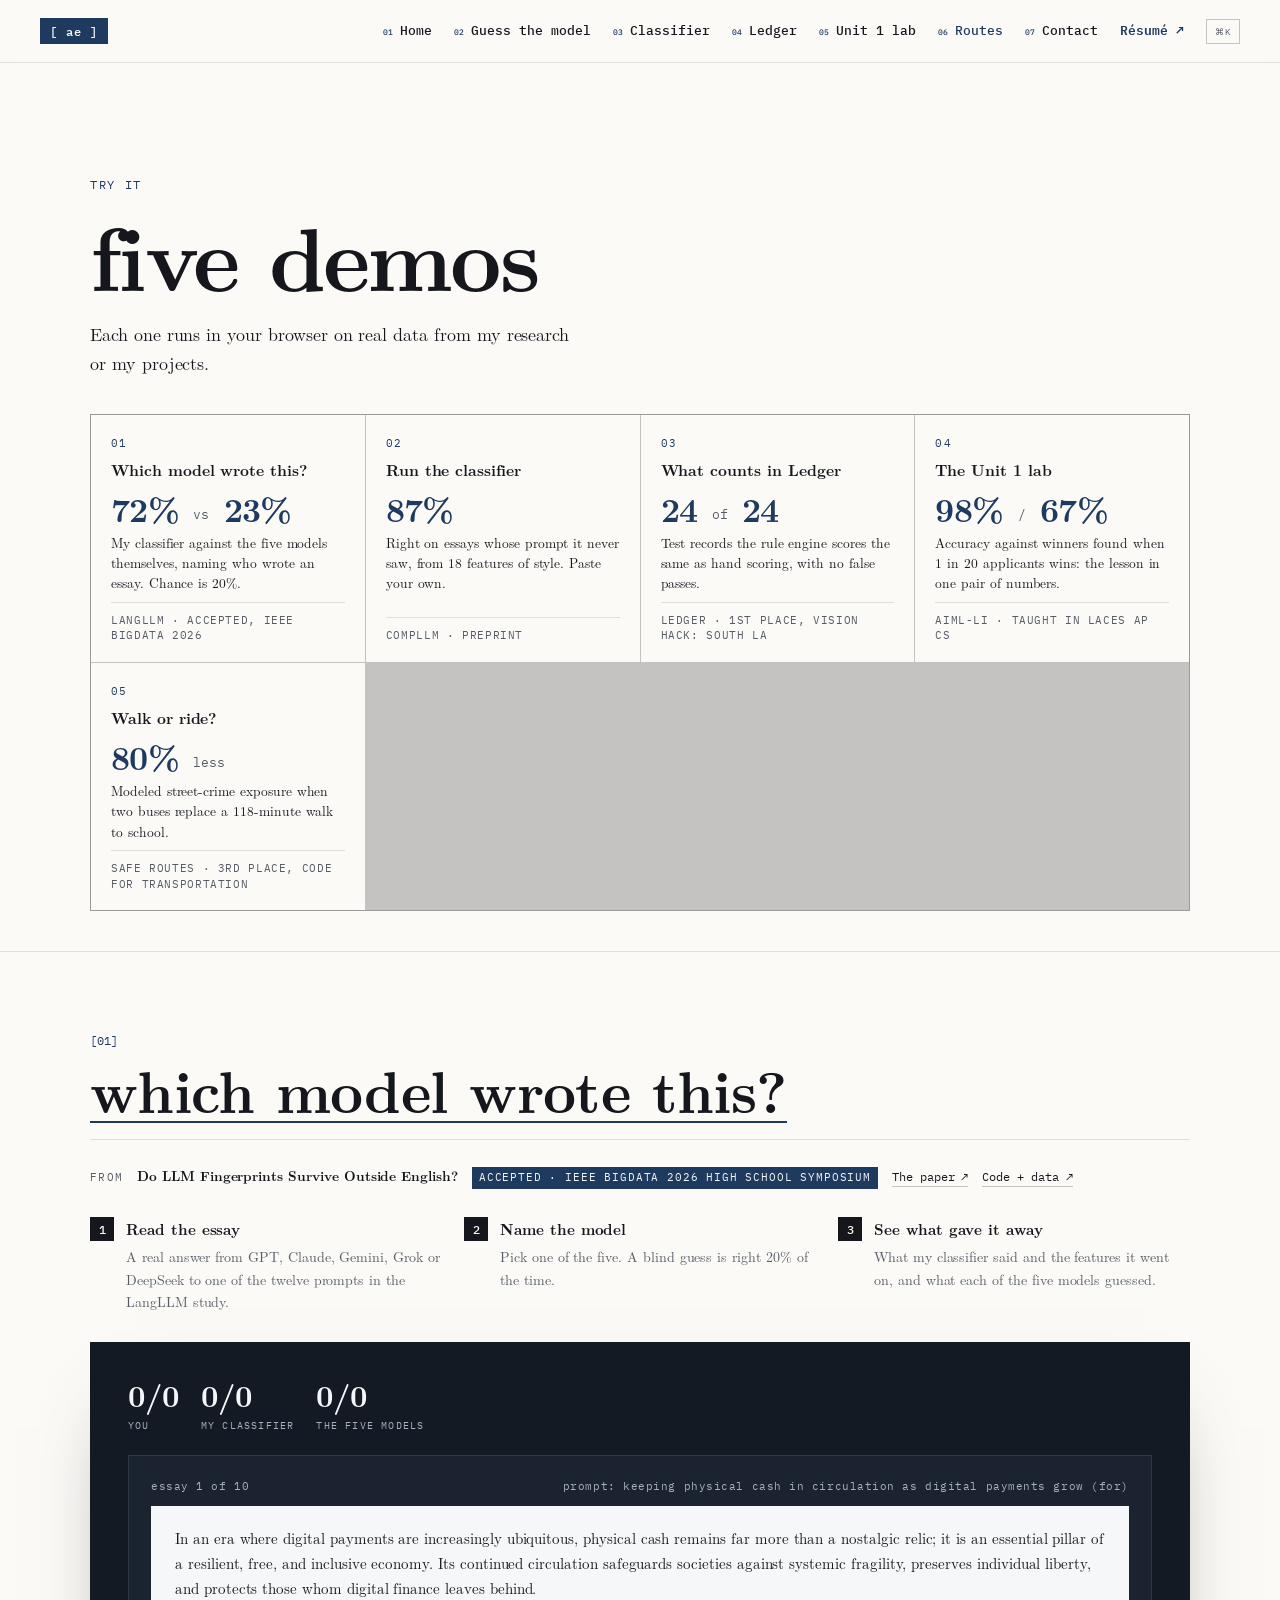
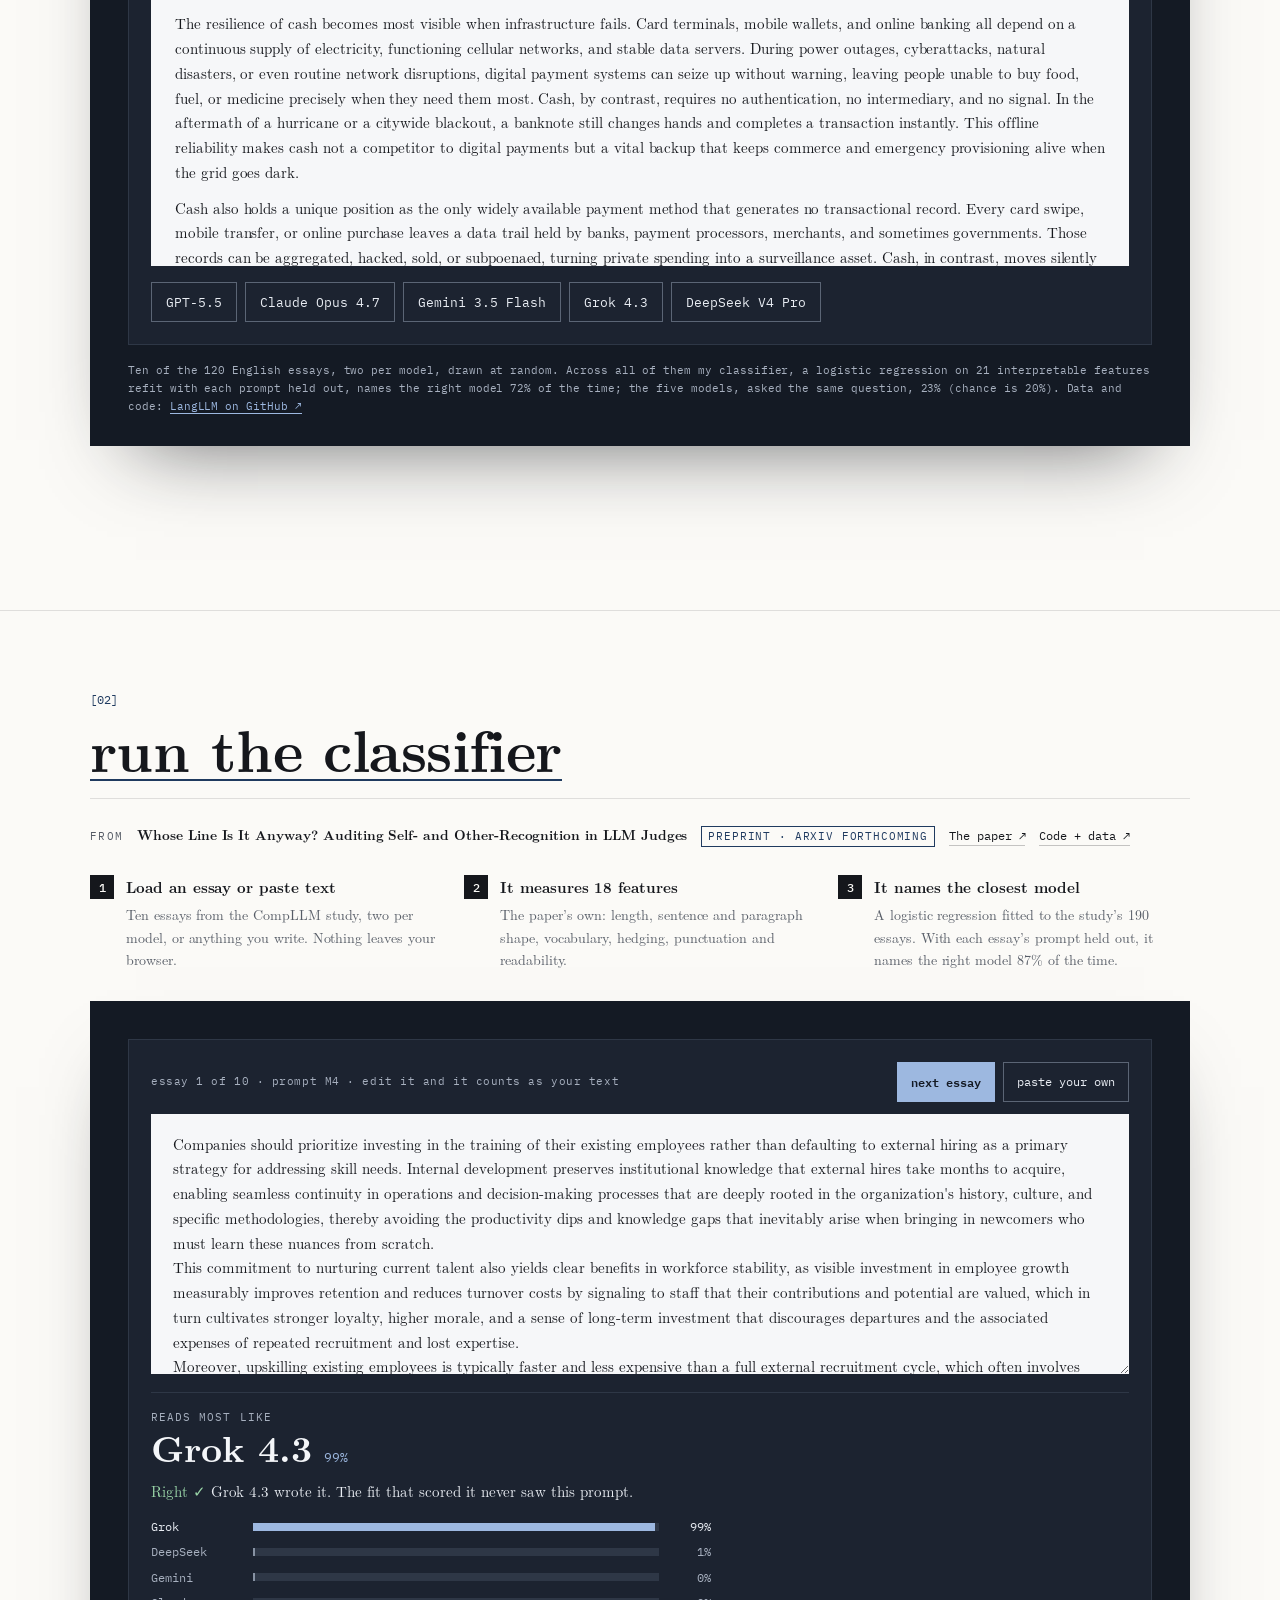
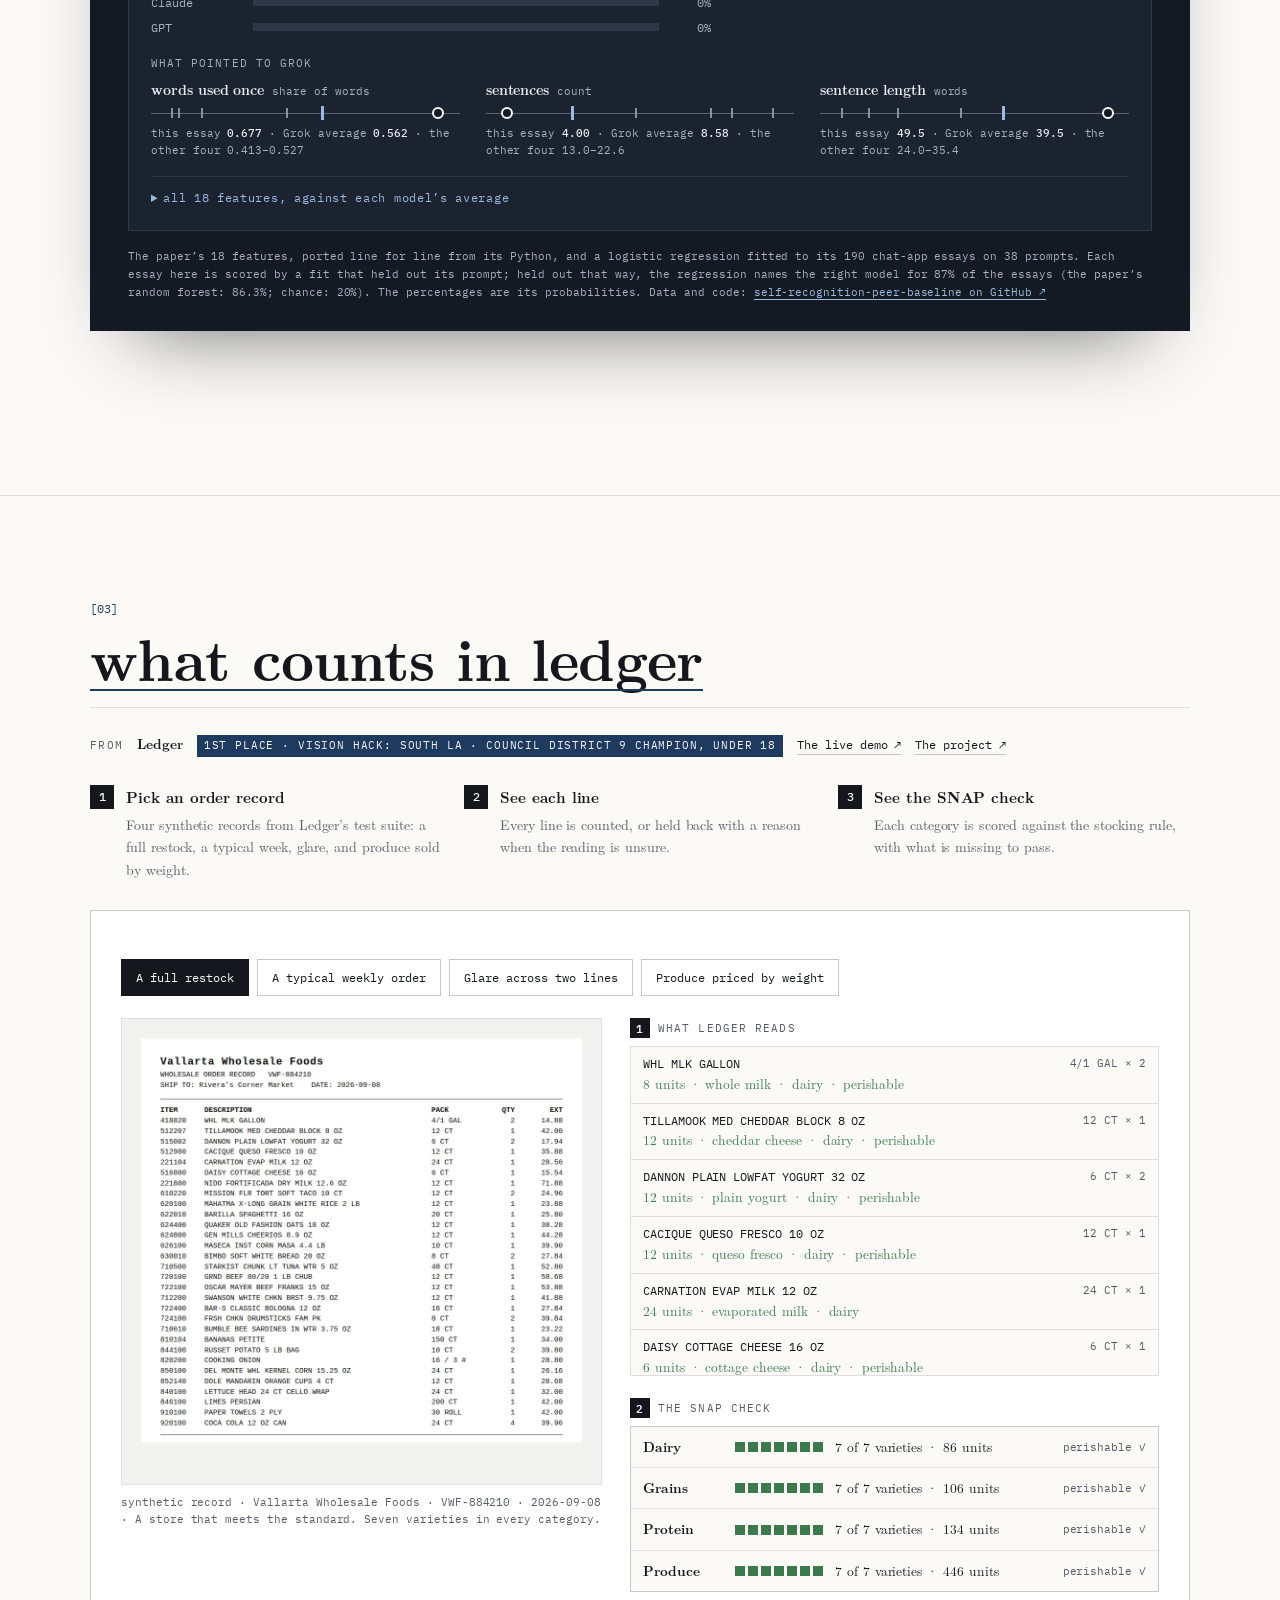
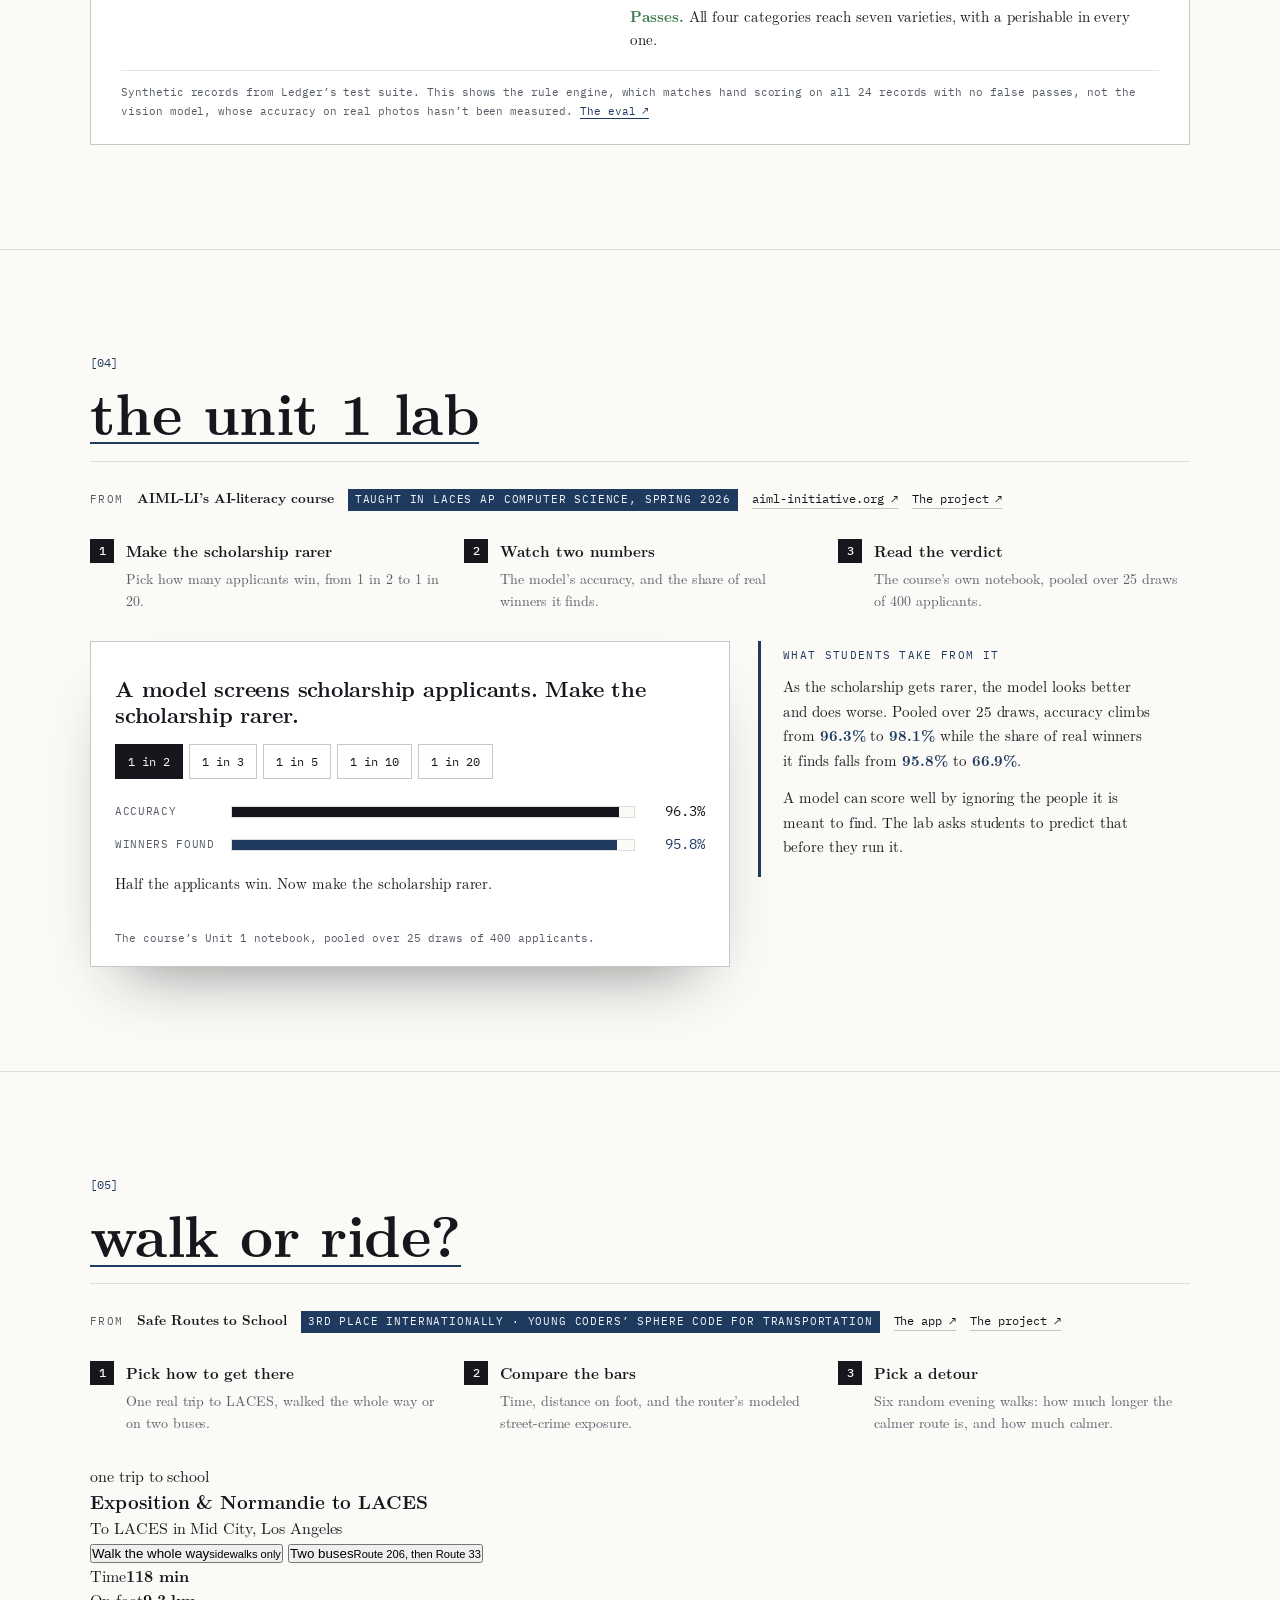
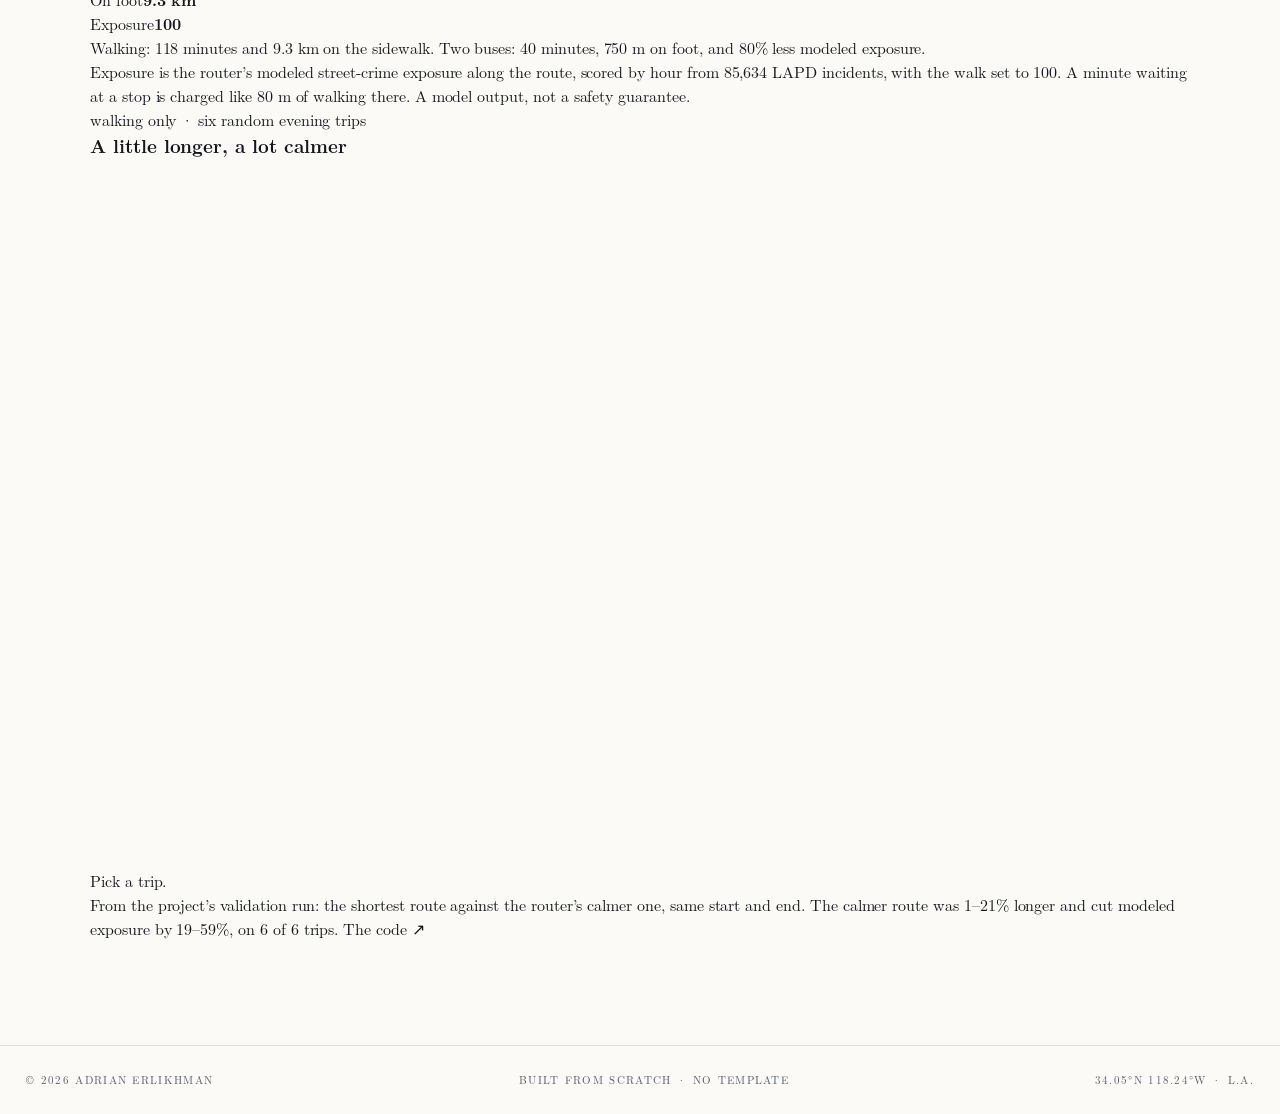
==== commit 181c1b9d: "Résumés: richer Citadel and Startup School lines - One-pager: a bullet each, dunerscore and the repl" ====
--- a/demos/index.html
+++ b/demos/index.html
@@ -4,7 +4,7 @@
 <meta charset="UTF-8" />
 <meta name="viewport" content="width=device-width, initial-scale=1.0" />
 <title>Try it — Adrian Erlikhman</title>
-<meta name="description" content="Two demos from Adrian Erlikhman's research on whether language models leave a fingerprint in their writing: guess which of five frontier models wrote a real essay, and run a paper's 18-feature classifier on your own writing.">
+<meta name="description" content="Five demos on real data from Adrian Erlikhman's research and projects: guess which of five frontier models wrote an essay, run a paper's 18-feature classifier on your own writing, score a store order against the SNAP rule, see a model ignore the people it should find, and compare walking to school with taking the bus.">
 <meta name="author" content="Adrian Erlikhman">
 <link rel="canonical" href="https://adrianerlikhman.is-a.dev/demos/">
 <link rel="icon" href="/favicon.ico?v=2026-10-05" sizes="any">
@@ -17,14 +17,14 @@
 <meta property="og:type" content="website">
 <meta property="og:site_name" content="Adrian Erlikhman">
 <meta property="og:title" content="Try it — Adrian Erlikhman">
-<meta property="og:description" content="Which model wrote this? Two demos from my research on model fingerprints, run on the papers' data.">
+<meta property="og:description" content="Which model wrote this? Five demos from my research and projects, run on their real data.">
 <meta property="og:url" content="https://adrianerlikhman.is-a.dev/demos/">
-<meta property="og:image" content="https://adrianerlikhman.is-a.dev/og.png?v=7">
+<meta property="og:image" content="https://adrianerlikhman.is-a.dev/og.png?v=9">
 <meta name="twitter:card" content="summary_large_image">
 <link rel="preconnect" href="https://fonts.googleapis.com">
 <link rel="preconnect" href="https://fonts.gstatic.com" crossorigin>
 <link href="https://fonts.googleapis.com/css2?family=IBM+Plex+Mono:wght@400;500;600&display=swap" rel="stylesheet">
-<link rel="stylesheet" href="/assets/site.css?v=2026-10-15-aw2">
+<link rel="stylesheet" href="/assets/site.css?v=2026-10-16-rc1">
 <script type="application/ld+json">
 {
   "@context": "https://schema.org",
@@ -32,7 +32,7 @@
   "@id": "https://adrianerlikhman.is-a.dev/demos/#page",
   "url": "https://adrianerlikhman.is-a.dev/demos/",
   "name": "Try it — Adrian Erlikhman",
-  "description": "Two interactive demos from Adrian Erlikhman's research on model attribution: guess which of five frontier models wrote a real essay, and run a paper's 18-feature classifier on your own writing.",
+  "description": "Five interactive demos on real data from Adrian Erlikhman's research and projects: model attribution, CompLLM's classifier, Ledger's SNAP check, the AIML-LI Unit 1 lab and Safe Routes to School's walk-or-ride trade-off.",
   "isPartOf": { "@id": "https://adrianerlikhman.is-a.dev/#website" },
   "about": { "@id": "https://adrianerlikhman.is-a.dev/#adrian" },
   "inLanguage": "en-US"
@@ -56,8 +56,9 @@
     <a href="#stylometry">Classifier</a>
     <a href="#ledger-sec">Ledger</a>
     <a href="#ailab-sec">Unit 1 lab</a>
+    <a href="#saferoutes-sec">Routes</a>
     <a href="/#contact">Contact</a>
-    <a href="/resume.pdf?v=2026-10-15-500" target="_blank" class="navcv" data-cv-menu data-mag>Résumé ↗</a>
+    <a href="/resume.pdf?v=2026-10-15-cy" target="_blank" class="navcv" data-cv-menu data-mag>Résumé ↗</a>
     <button class="kbtn" id="kbtn" aria-label="Command menu">⌘K</button>
   </div>
 </div>
@@ -65,10 +66,10 @@
 <main id="main" tabindex="-1">
 <header class="page-head wrap">
   <div class="ph-kick">try it</div>
-  <h1 class="ph-title">four demos</h1>
+  <h1 class="ph-title">five demos</h1>
   <p class="ph-lead">Each one runs in your browser on real data from my research or my projects.</p>
   <!-- DEMO INDEX (15 Oct): each tile carries the demo's headline number and its source; every number is quoted elsewhere on the site -->
-  <nav class="dx" aria-label="The four demos">
+  <nav class="dx" aria-label="The five demos">
     <a class="dx-t" href="#guess-sec">
       <span class="dx-n">01</span>
       <span class="dx-h">Which model wrote this?</span>
@@ -96,6 +97,13 @@
       <span class="dx-v">98% <i>/</i> 67%</span>
       <span class="dx-d">Accuracy against winners found when 1 in 20 applicants wins: the lesson in one pair of numbers.</span>
       <span class="dx-s">AIML-LI · taught in LACES AP CS</span>
+    </a>
+    <a class="dx-t" href="#saferoutes-sec">
+      <span class="dx-n">05</span>
+      <span class="dx-h">Walk or ride?</span>
+      <span class="dx-v">80% <i>less</i></span>
+      <span class="dx-d">Modeled street-crime exposure when two buses replace a 118-minute walk to school.</span>
+      <span class="dx-s">Safe Routes · 3rd place, Code for Transportation</span>
     </a>
   </nav>
 </header>
@@ -211,6 +219,45 @@
     </div>
   </div>
 </section>
+
+<!-- DEMO 5: Safe Routes to School's walk-or-ride trade-off (16 Oct). Numbers: SUBMISSION.md (the 206 -> 33 trip) and
+     README.md's validate.py output (six evening walks) in safe-routes-la/safe-routes-la.github.io. site.js WALK OR RIDE. -->
+<section id="saferoutes-sec">
+  <div class="wrap">
+    <div class="sec-label rv"><span class="idx">[05]</span><h2>Walk or ride?</h2><span class="note">// safe routes to school · modeled exposure</span></div>
+    <p class="prov rv d1"><span class="prov-k">from</span><b>Safe Routes to School</b><span class="prov-st">3rd place internationally · Young Coders&rsquo; Sphere Code for Transportation</span><a href="https://safe-routes-la.github.io/" target="_blank" rel="noopener">The app ↗</a><a href="/#case-saferoutes">The project ↗</a></p>
+    <ol class="steps rv d1">
+      <li><b>1</b><div><span class="st-h">Pick how to get there</span>One real trip to LACES, walked the whole way or on two buses.</div></li>
+      <li><b>2</b><div><span class="st-h">Compare the bars</span>Time, distance on foot, and the router&rsquo;s modeled street-crime exposure.</div></li>
+      <li><b>3</b><div><span class="st-h">Pick a detour</span>Six random evening walks: how much longer the calmer route is, and how much calmer.</div></li>
+    </ol>
+    <div class="wr rv d1">
+      <div class="wr-card" id="wrTrip">
+        <div class="wr-k">one trip to school</div>
+        <h3 class="wr-h">Exposition &amp; Normandie to LACES</h3>
+        <div class="wr-sub">To LACES in Mid City, Los Angeles</div>
+        <div class="wr-seg" role="group" aria-label="How to get there">
+          <button type="button" aria-pressed="true" data-mode="walk">Walk the whole way<small>sidewalks only</small></button>
+          <button type="button" aria-pressed="false" data-mode="bus">Two buses<small>Route 206, then Route 33</small></button>
+        </div>
+        <div class="wr-bars">
+          <div class="wr-row"><span class="wr-l">Time</span><span class="wr-t"><i id="wrBT" style="width:100%"></i></span><b id="wrVT">118 min</b></div>
+          <div class="wr-row"><span class="wr-l">On foot</span><span class="wr-t"><i id="wrBD" style="width:100%"></i></span><b id="wrVD">9.3 km</b></div>
+          <div class="wr-row wr-ex"><span class="wr-l">Exposure</span><span class="wr-t"><i id="wrBE" style="width:100%"></i></span><b id="wrVE">100</b></div>
+        </div>
+        <p class="wr-verdict" id="wrVerdict" aria-live="polite">Walking: 118 minutes and 9.3 km on the sidewalk. Two buses: 40 minutes, 750 m on foot, and 80% less modeled exposure.</p>
+        <p class="wr-foot">Exposure is the router&rsquo;s modeled street-crime exposure along the route, scored by hour from 85,634 LAPD incidents, with the walk set to 100. A minute waiting at a stop is charged like 80 m of walking there. A model output, not a safety guarantee.</p>
+      </div>
+      <div class="wr-card">
+        <div class="wr-k">walking only · six random evening trips</div>
+        <h3 class="wr-h">A little longer, a lot calmer</h3>
+        <div class="wr-plot"><svg id="wrPlot" viewBox="0 0 360 230" role="img" aria-label="Six random evening walks: the calmer route adds 1 to 21 percent distance and cuts modeled exposure by 19 to 59 percent."></svg></div>
+        <p class="wr-read" id="wrRead" aria-live="polite">Pick a trip.</p>
+        <p class="wr-foot">From the project&rsquo;s validation run: the shortest route against the router&rsquo;s calmer one, same start and end. The calmer route was 1&ndash;21% longer and cut modeled exposure by 19&ndash;59%, on 6 of 6 trips. <a href="https://github.com/safe-routes-la/safe-routes-la.github.io" target="_blank" rel="noopener">The code ↗</a></p>
+      </div>
+    </div>
+  </div>
+</section>
 </main>
 
 <footer>
@@ -223,10 +270,10 @@
      Bump ?v= on all four résumé hrefs (two triggers, two options) whenever a PDF changes. -->
 <div id="cvMenu" class="cvmenu" role="menu" aria-label="Choose a résumé" hidden>
   <div class="cvm-h">résumé <span>// pick a length</span></div>
-  <a class="cvm-opt" role="menuitem" data-cv="short" href="/resume.pdf?v=2026-10-15-500" target="_blank" rel="noopener">
+  <a class="cvm-opt" role="menuitem" data-cv="short" href="/resume.pdf?v=2026-10-15-cy" target="_blank" rel="noopener">
     <span class="cvm-k">Short</span><span class="cvm-p">1 page</span>
   </a>
-  <a class="cvm-opt" role="menuitem" data-cv="long" href="/resume-long.pdf?v=2026-10-15-500" target="_blank" rel="noopener">
+  <a class="cvm-opt" role="menuitem" data-cv="long" href="/resume-long.pdf?v=2026-10-15-cy" target="_blank" rel="noopener">
     <span class="cvm-k">Long</span><span class="cvm-p">3 pages</span>
   </a>
   <a class="cvm-src" role="menuitem" href="https://github.com/adrian-erlikhman/adrianerlikhman.is-a.dev/tree/main/resume" target="_blank" rel="noopener">typeset in LaTeX · source ↗</a>
@@ -254,6 +301,6 @@
   </div>
 </div>
 
-<script src="/assets/site.js?v=2026-10-15-aw2"></script>
+<script src="/assets/site.js?v=2026-10-16-rc1"></script>
 </body>
 </html>
--- a/assets/site.css
+++ b/assets/site.css
@@ -1662,10 +1662,6 @@
 .aw-gl{grid-column:1/-1;font-family:var(--mono);font-size:10.5px;font-weight:600;letter-spacing:.14em;text-transform:uppercase;color:var(--acc);padding:9px 12px 8px;background:var(--bg);border-right:1px solid var(--line-strong);border-bottom:1px solid var(--line-strong)}
 .aw-lo img{filter:none;opacity:1}
 .aw-t:hover img,.aw-t[aria-selected=true] img{transform:scale(1.08)}
-.aw-shot{margin:16px 0 0}
-.aw-shot img{display:block;width:100%;height:auto;aspect-ratio:16/9;object-fit:cover;object-position:50% 0;border:1px solid var(--line-strong);background:#0b0e14}
-.aw-shot.aw-shot-tall img{aspect-ratio:4/3;object-position:50% 30%}
-.aw-shot figcaption{font-family:var(--mono);font-size:10px;letter-spacing:.08em;text-transform:uppercase;color:var(--dim);margin-top:6px}
 .aw > .aw-d{grid-column:1/-1;border-width:0 1px 1px 0;border-style:solid;border-color:var(--line-strong);background:var(--bg2)}
 @media(max-width:700px){
   .aw{grid-template-columns:repeat(4,minmax(0,1fr))}
@@ -1678,3 +1674,14 @@
   .aw > .aw-d{padding:18px 14px 16px}
   .aw > .aw-d .aw-nav{display:none}
 }
+
+/* Achievements lists: every AP (taken and this year) and the dual-enrollment courses (15 Oct) */
+.aw-list{display:grid;grid-template-columns:repeat(2,minmax(0,1fr));gap:14px 20px;margin-top:14px;padding-top:12px;border-top:1px solid var(--line)}
+.aw-list.one{grid-template-columns:1fr}
+.aw-lk{display:block;font-family:var(--mono);font-size:10.5px;letter-spacing:.12em;text-transform:uppercase;color:var(--acc);margin-bottom:7px}
+.aw-lk em{font-style:normal;color:var(--dim);letter-spacing:.04em;text-transform:none;margin-left:6px}
+.aw-list ul{list-style:none;margin:0;padding:0;display:flex;flex-direction:column;gap:4px}
+.aw-list li{font-family:var(--serif);font-size:14.5px;line-height:1.35;color:var(--ink)}
+.aw-list li em{font-style:normal;font-family:var(--mono);font-size:10.5px;color:var(--dim);margin-left:5px}
+.aw-list:not(.one) li em{color:var(--acc);font-size:11px}
+@media(max-width:420px){.aw-list{grid-template-columns:1fr}}
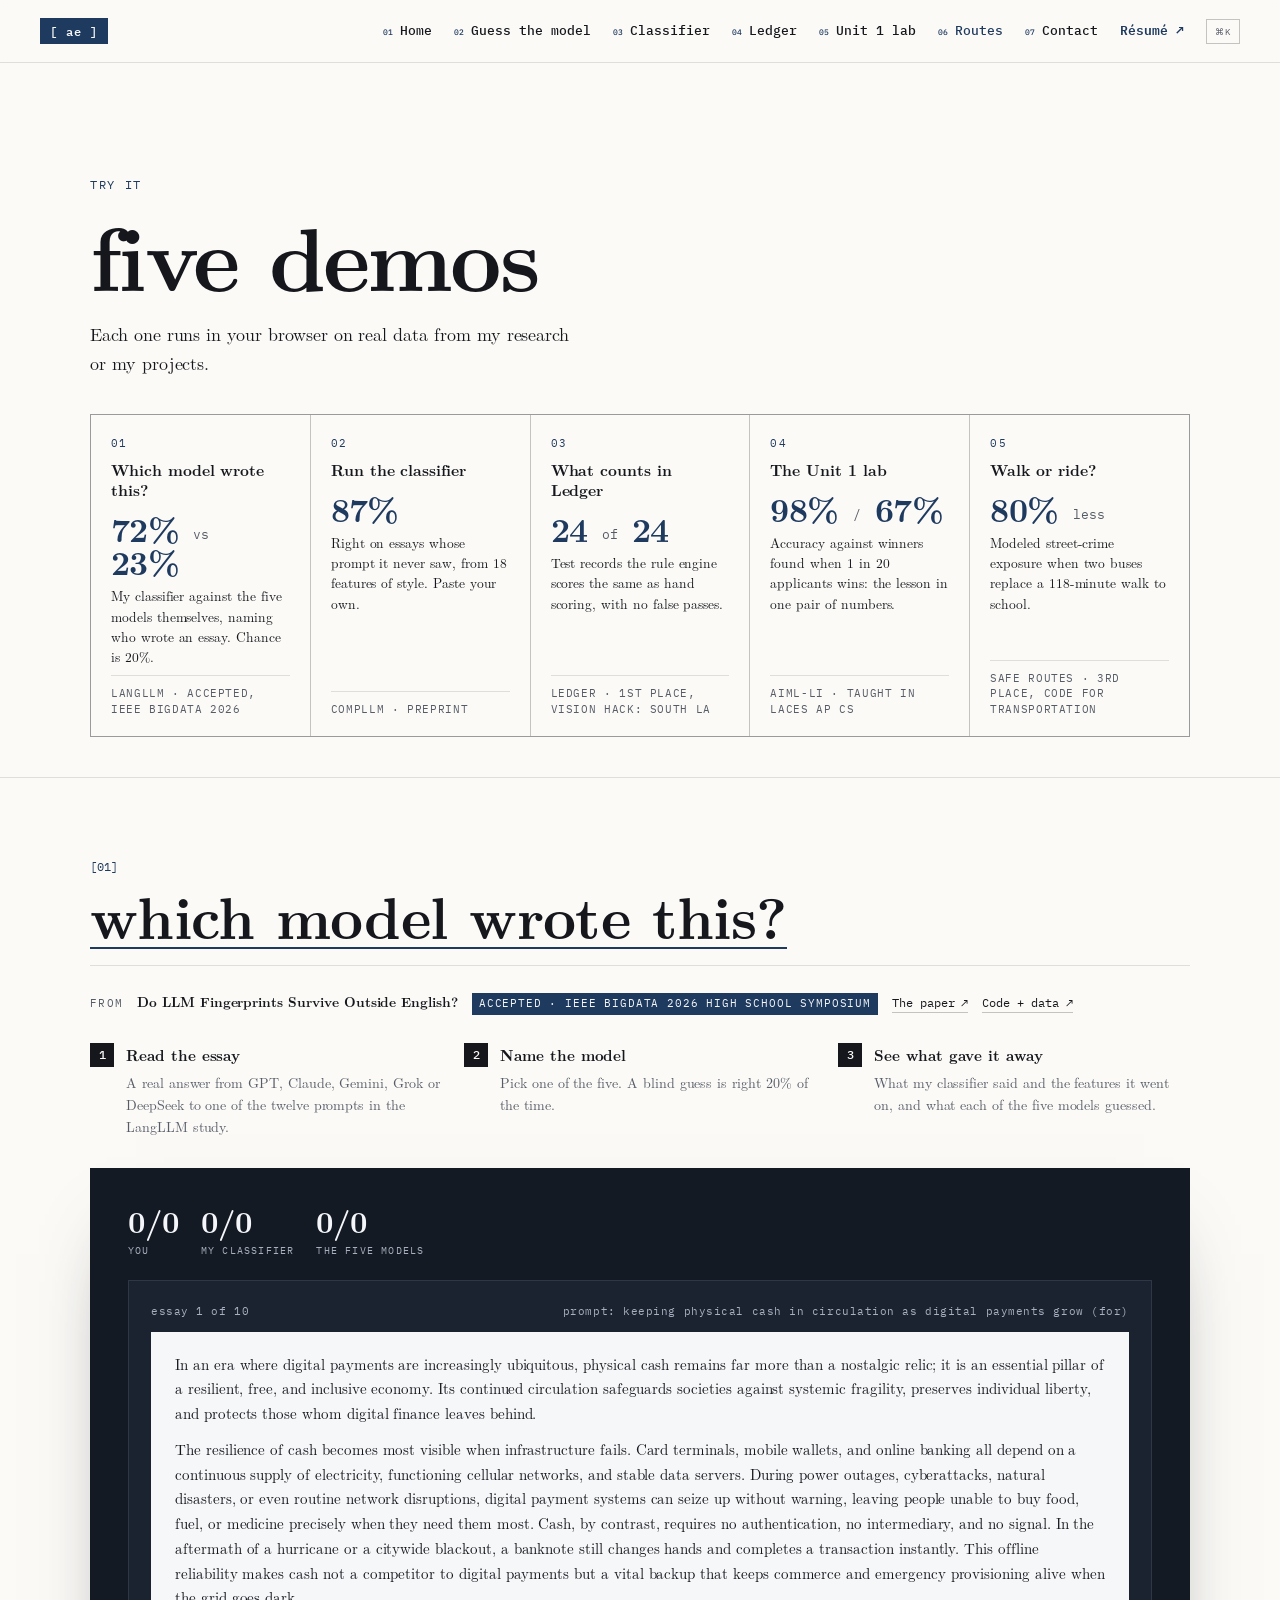
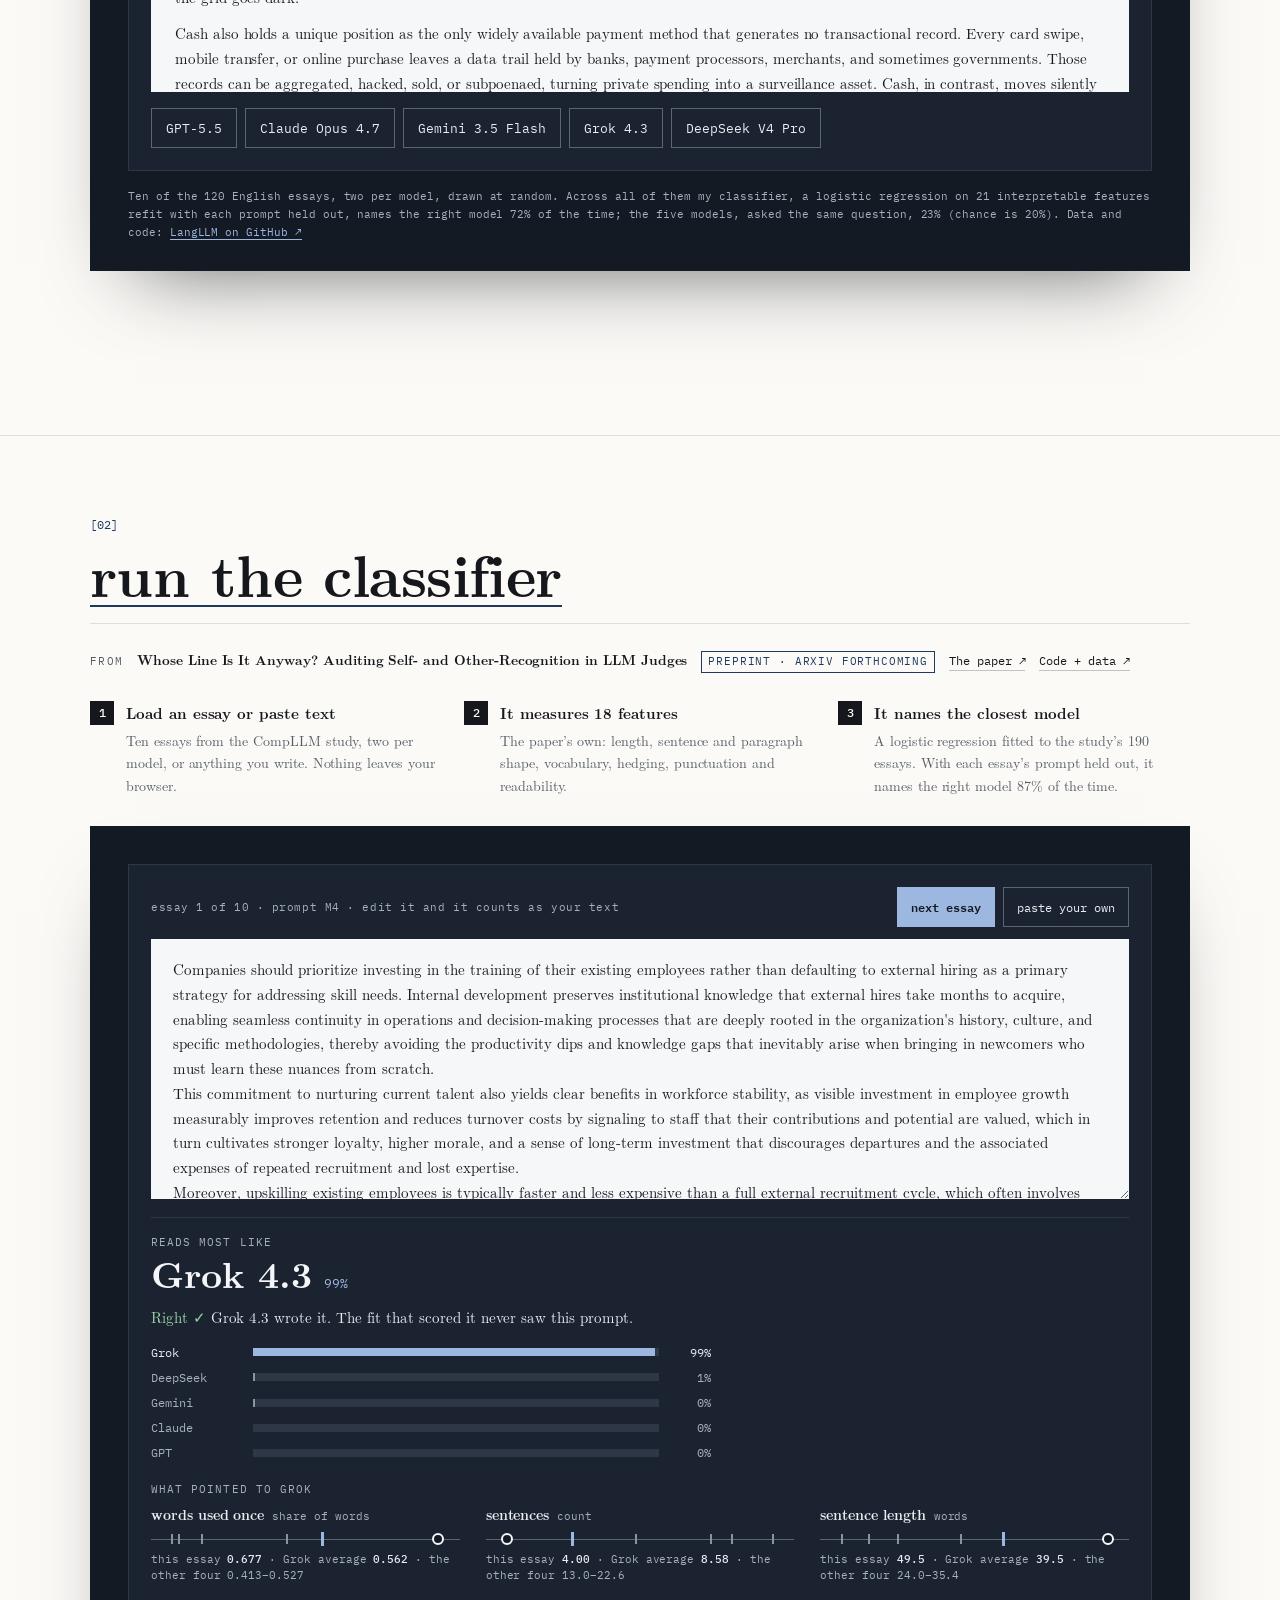
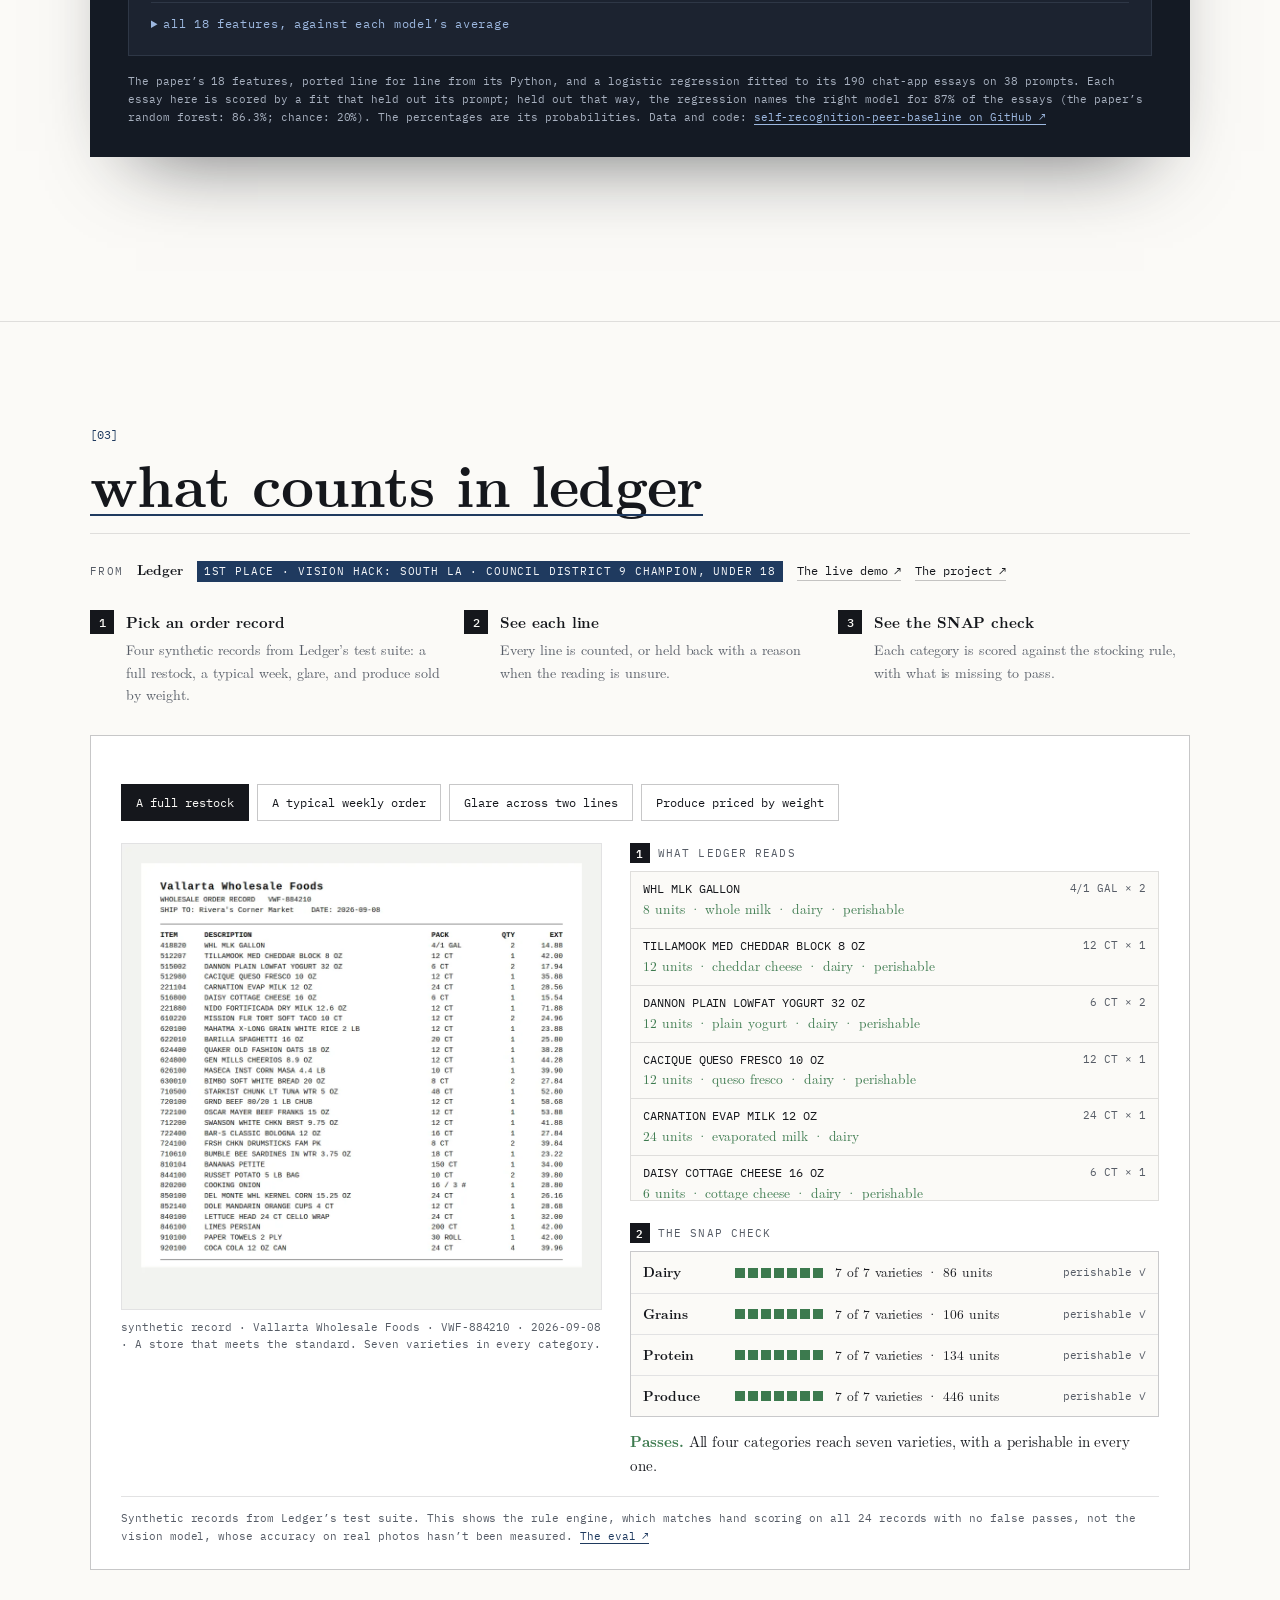
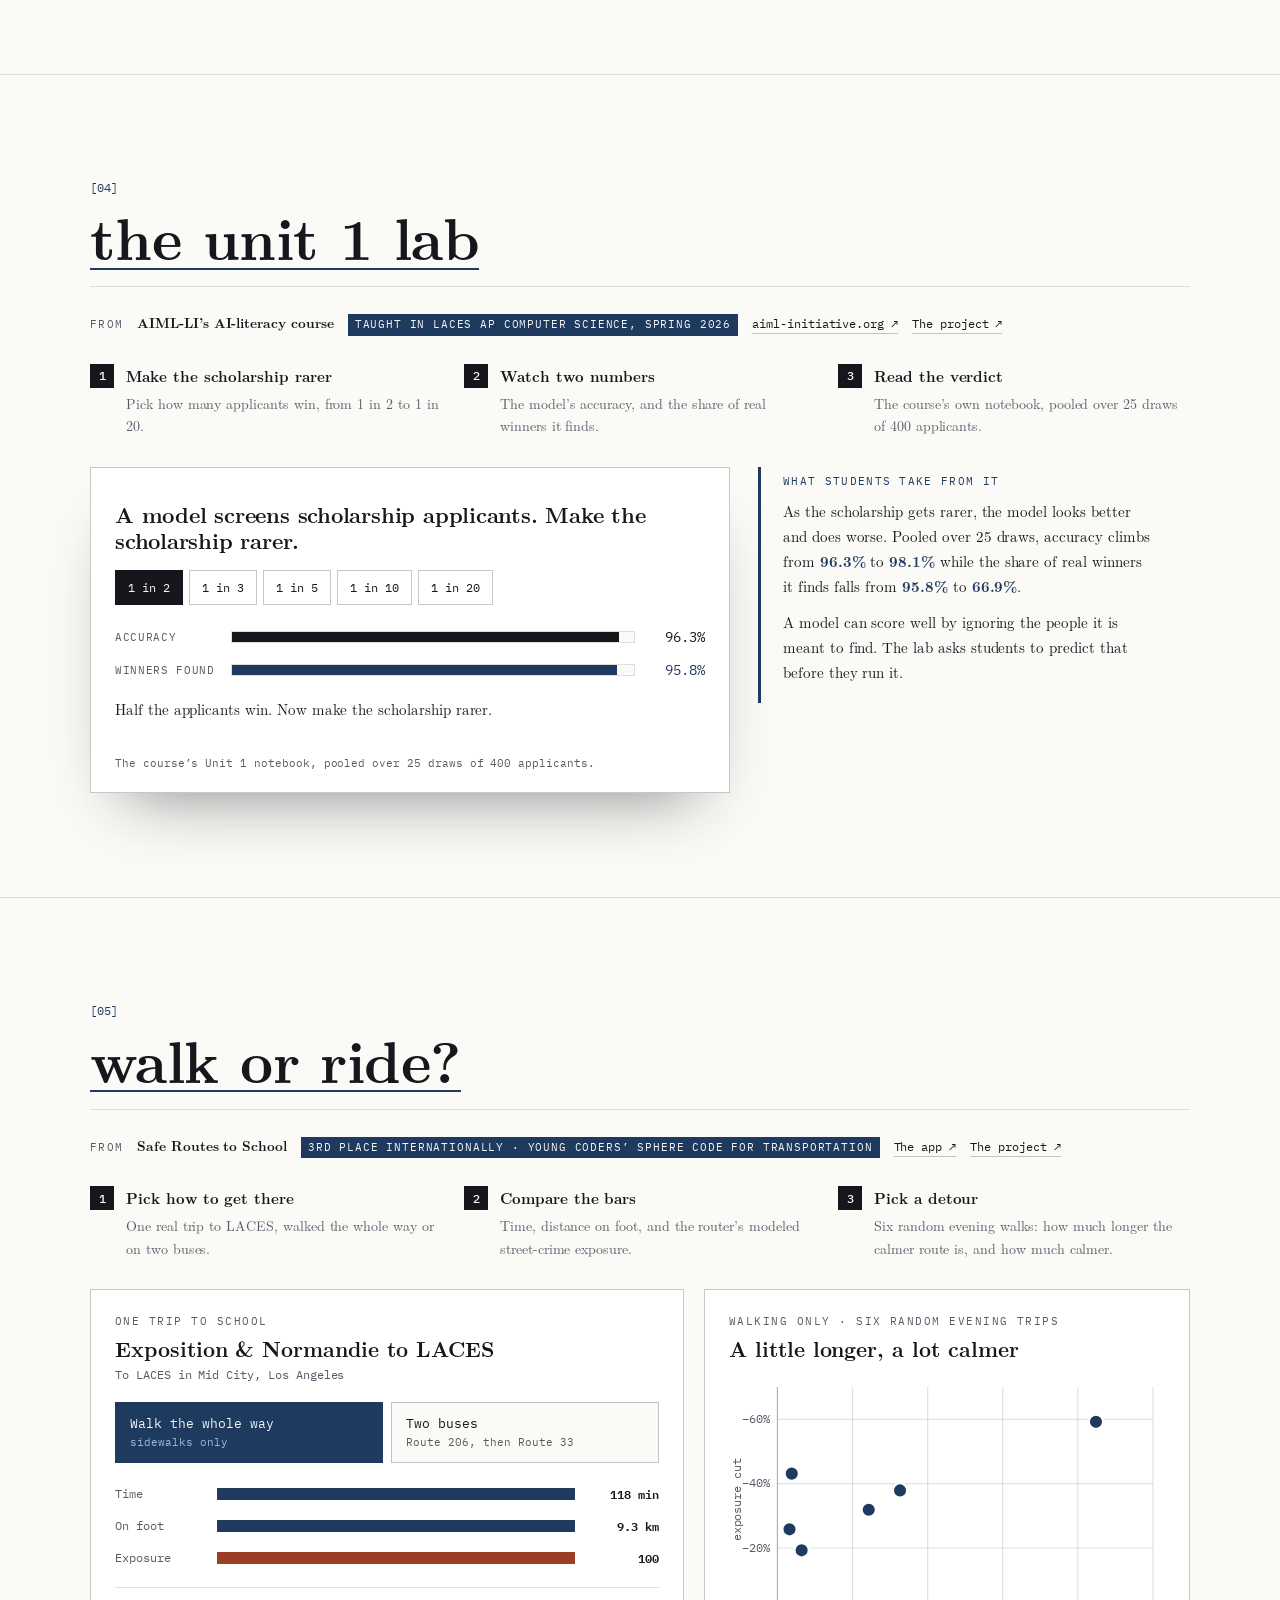
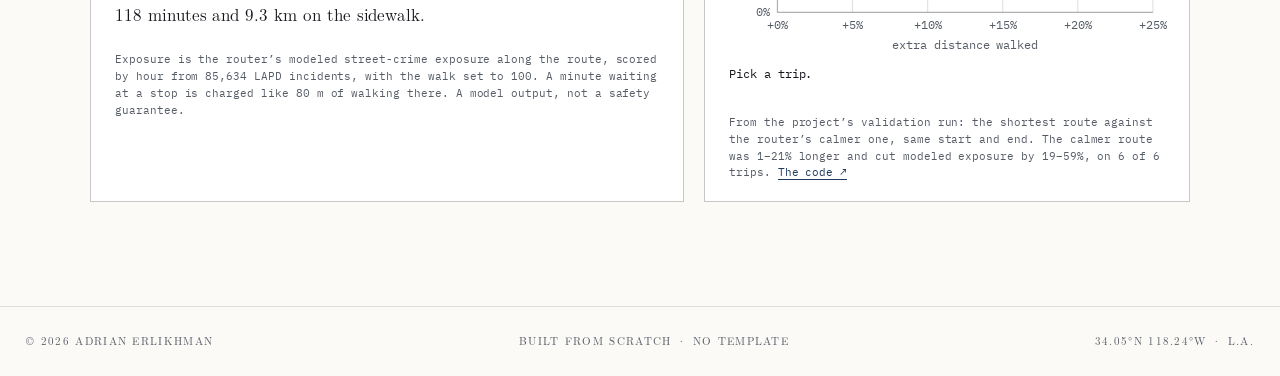
==== commit 3bf92974: "Walk or ride? on /demos/, and receipts on the key numbers The HTML for both went out in #176 by acci" ====
--- a/demos/index.html
+++ b/demos/index.html
@@ -24,7 +24,7 @@
 <link rel="preconnect" href="https://fonts.googleapis.com">
 <link rel="preconnect" href="https://fonts.gstatic.com" crossorigin>
 <link href="https://fonts.googleapis.com/css2?family=IBM+Plex+Mono:wght@400;500;600&display=swap" rel="stylesheet">
-<link rel="stylesheet" href="/assets/site.css?v=2026-10-16-rc1">
+<link rel="stylesheet" href="/assets/site.css?v=2026-10-16-rc2">
 <script type="application/ld+json">
 {
   "@context": "https://schema.org",
@@ -301,6 +301,6 @@
   </div>
 </div>
 
-<script src="/assets/site.js?v=2026-10-16-rc1"></script>
+<script src="/assets/site.js?v=2026-10-16-rc2"></script>
 </body>
 </html>
--- a/assets/site.css
+++ b/assets/site.css
@@ -1685,3 +1685,69 @@
 .aw-list li em{font-style:normal;font-family:var(--mono);font-size:10.5px;color:var(--dim);margin-left:5px}
 .aw-list:not(.one) li em{color:var(--acc);font-size:11px}
 @media(max-width:420px){.aw-list{grid-template-columns:1fr}}
+
+/* /demos/ [05] Walk or ride? (16 Oct): Safe Routes' bus-vs-walk trip and six evening detours. The index takes a fifth tile. */
+@media(min-width:1001px){.dx{grid-template-columns:repeat(5,minmax(0,1fr))}}
+@media(max-width:1000px) and (min-width:561px){.dx-t:last-child{grid-column:span 2}}
+.wr{display:grid;grid-template-columns:minmax(0,1.1fr) minmax(0,.9fr);gap:20px}
+@media(max-width:900px){.wr{grid-template-columns:1fr}}
+.wr-card{background:var(--panel);border:1px solid var(--line-strong);padding:24px 24px 20px}
+@media(max-width:600px){.wr-card{padding:18px 16px 16px}}
+.wr-k{font-family:var(--mono);font-size:10.5px;letter-spacing:.14em;text-transform:uppercase;color:var(--dim)}
+.wr-h{font-family:var(--serif);font-weight:700;font-size:21px;line-height:1.2;margin-top:6px}
+.wr-sub{font-family:var(--mono);font-size:12px;color:var(--dim);margin-top:5px}
+.wr-seg{display:grid;grid-template-columns:1fr 1fr;gap:8px;margin-top:18px}
+.wr-seg button{font-family:var(--mono);font-size:12.5px;line-height:1.35;text-align:left;padding:12px 14px;border:1px solid var(--line-strong);background:var(--bg);color:var(--ink);cursor:pointer;transition:background .2s,border-color .2s}
+.wr-seg button small{display:block;font-size:11px;color:var(--dim);margin-top:3px}
+.wr-seg button:hover{border-color:var(--acc)}
+.wr-seg button[aria-pressed="true"]{background:var(--acc);border-color:var(--acc);color:var(--acc-ink)}
+.wr-seg button[aria-pressed="true"] small{color:#9db8e0}
+.wr-seg button:focus-visible,.wr-dot:focus-visible{outline:2px solid var(--acc);outline-offset:2px}
+.wr-bars{display:grid;gap:14px;margin-top:22px}
+.wr-row{display:grid;grid-template-columns:90px minmax(0,1fr) 72px;gap:12px;align-items:center;font-family:var(--mono);font-size:12px}
+.wr-l{color:var(--dim)}
+.wr-row b{text-align:right;font-weight:600;font-variant-numeric:tabular-nums}
+.wr-t{height:12px;background:var(--bg2);position:relative;overflow:hidden}
+.wr-t i{position:absolute;inset:0 auto 0 0;background:var(--acc);transition:width .55s cubic-bezier(.2,.7,.2,1)}
+.wr-ex .wr-t i{background:#9c3d27}
+.wr-verdict{font-family:var(--serif);font-size:17px;line-height:1.45;margin-top:20px;padding-top:14px;border-top:1px solid var(--line);min-height:3.1em}
+.wr-verdict b{color:var(--acc)}
+.wr-foot{font-family:var(--mono);font-size:10.5px;line-height:1.6;color:var(--dim);margin-top:12px}
+.wr-foot a{color:var(--acc);border-bottom:1px solid currentColor}
+.wr-plot{margin-top:14px}
+.wr-plot svg{display:block;width:100%;height:auto;overflow:visible}
+.wr-plot line{stroke:var(--line);stroke-width:1}
+.wr-plot line.ax{stroke:var(--line-strong)}
+.wr-plot text{font-family:var(--mono);font-size:10px;fill:var(--dim)}
+.wr-dot{cursor:pointer;outline:none}
+.wr-dot circle{fill:var(--acc);stroke:var(--panel);stroke-width:2;transition:r .2s,fill .2s}
+.wr-dot:hover circle,.wr-dot.on circle{r:9;fill:#9c3d27}
+.wr-read{font-family:var(--mono);font-size:12px;line-height:1.6;margin-top:10px;min-height:3.2em}
+.wr-read span{color:var(--dim)}
+@media (prefers-reduced-motion:reduce){.wr-t i,.wr-dot circle{transition:none}}
+
+/* Receipts (16 Oct): key numbers carry an underline in their type's colour (measured, scale, result, plan);
+   a tap opens a note under the line saying what the number is and where it comes from. site.js RECEIPTS. */
+.rc{font:inherit;font-weight:700;color:var(--acc);background:none;border:0;border-bottom:1.5px solid var(--acc);padding:0;margin:0;cursor:pointer;text-align:inherit;line-height:inherit}
+.rc sup{font-family:var(--mono);font-size:9px;font-weight:500;letter-spacing:.04em;line-height:0;margin-left:2px;color:var(--acc)}
+.rc[data-t="s"]{border-bottom-color:#7a8594}.rc[data-t="s"] sup{color:#5a6472}
+.rc[data-t="o"]{border-bottom-color:var(--up)}.rc[data-t="o"] sup{color:var(--up)}
+.rc[data-t="p"]{border-bottom:1.5px dashed #9a5b13}.rc[data-t="p"] sup{color:#9a5b13}
+.rc:hover,.rc[aria-expanded="true"]{background:color-mix(in srgb,var(--acc) 8%,transparent)}
+.rc:focus-visible{outline:2px solid var(--acc);outline-offset:2px}
+.rc-n{display:block;margin:10px 0 4px;padding:11px 14px 12px;background:var(--ink);color:#e9edf3;font-family:var(--mono);font-size:12px;font-weight:400;line-height:1.6;letter-spacing:0;text-transform:none;animation:rcIn .22s ease}
+.rc-n[hidden]{display:none}
+.rc-ty{display:block;font-size:10px;letter-spacing:.14em;text-transform:uppercase;color:#9db8e0;margin-bottom:3px}
+.rc-n[data-t="o"] .rc-ty{color:#9fd3b2}.rc-n[data-t="p"] .rc-ty{color:#e8b779}
+.rc-n a{color:#9db8e0;border-bottom:1px solid currentColor;margin-left:4px}
+@keyframes rcIn{from{opacity:0;transform:translateY(-4px)}to{opacity:1;transform:none}}
+@media (prefers-reduced-motion:reduce){.rc-n{animation:none}}
+.rc-key{display:flex;flex-wrap:wrap;align-items:center;gap:6px 16px;margin:-26px 0 30px;font-family:var(--mono);font-size:11px;color:var(--dim)}
+.rc-key i{font-style:normal;display:inline-flex;align-items:center;gap:6px}
+.rc-key i::before{content:"";width:14px;height:0;border-bottom:2px solid var(--acc)}
+.rc-key i[data-t="s"]::before{border-bottom-color:#7a8594}
+.rc-key i[data-t="o"]::before{border-bottom-color:var(--up)}
+.rc-key i[data-t="p"]::before{border-bottom:2px dashed #9a5b13}
+@media(max-width:600px){.rc-key{margin:-16px 0 24px}.rc-key span{width:100%}}
+.fact .fsrc{font-family:var(--mono);font-size:10px;line-height:1.4;color:var(--acc);margin-top:3px;padding-top:6px;border-top:1px dashed var(--line)}
+@media(max-width:480px){.fact .fsrc{font-size:9.5px}}
